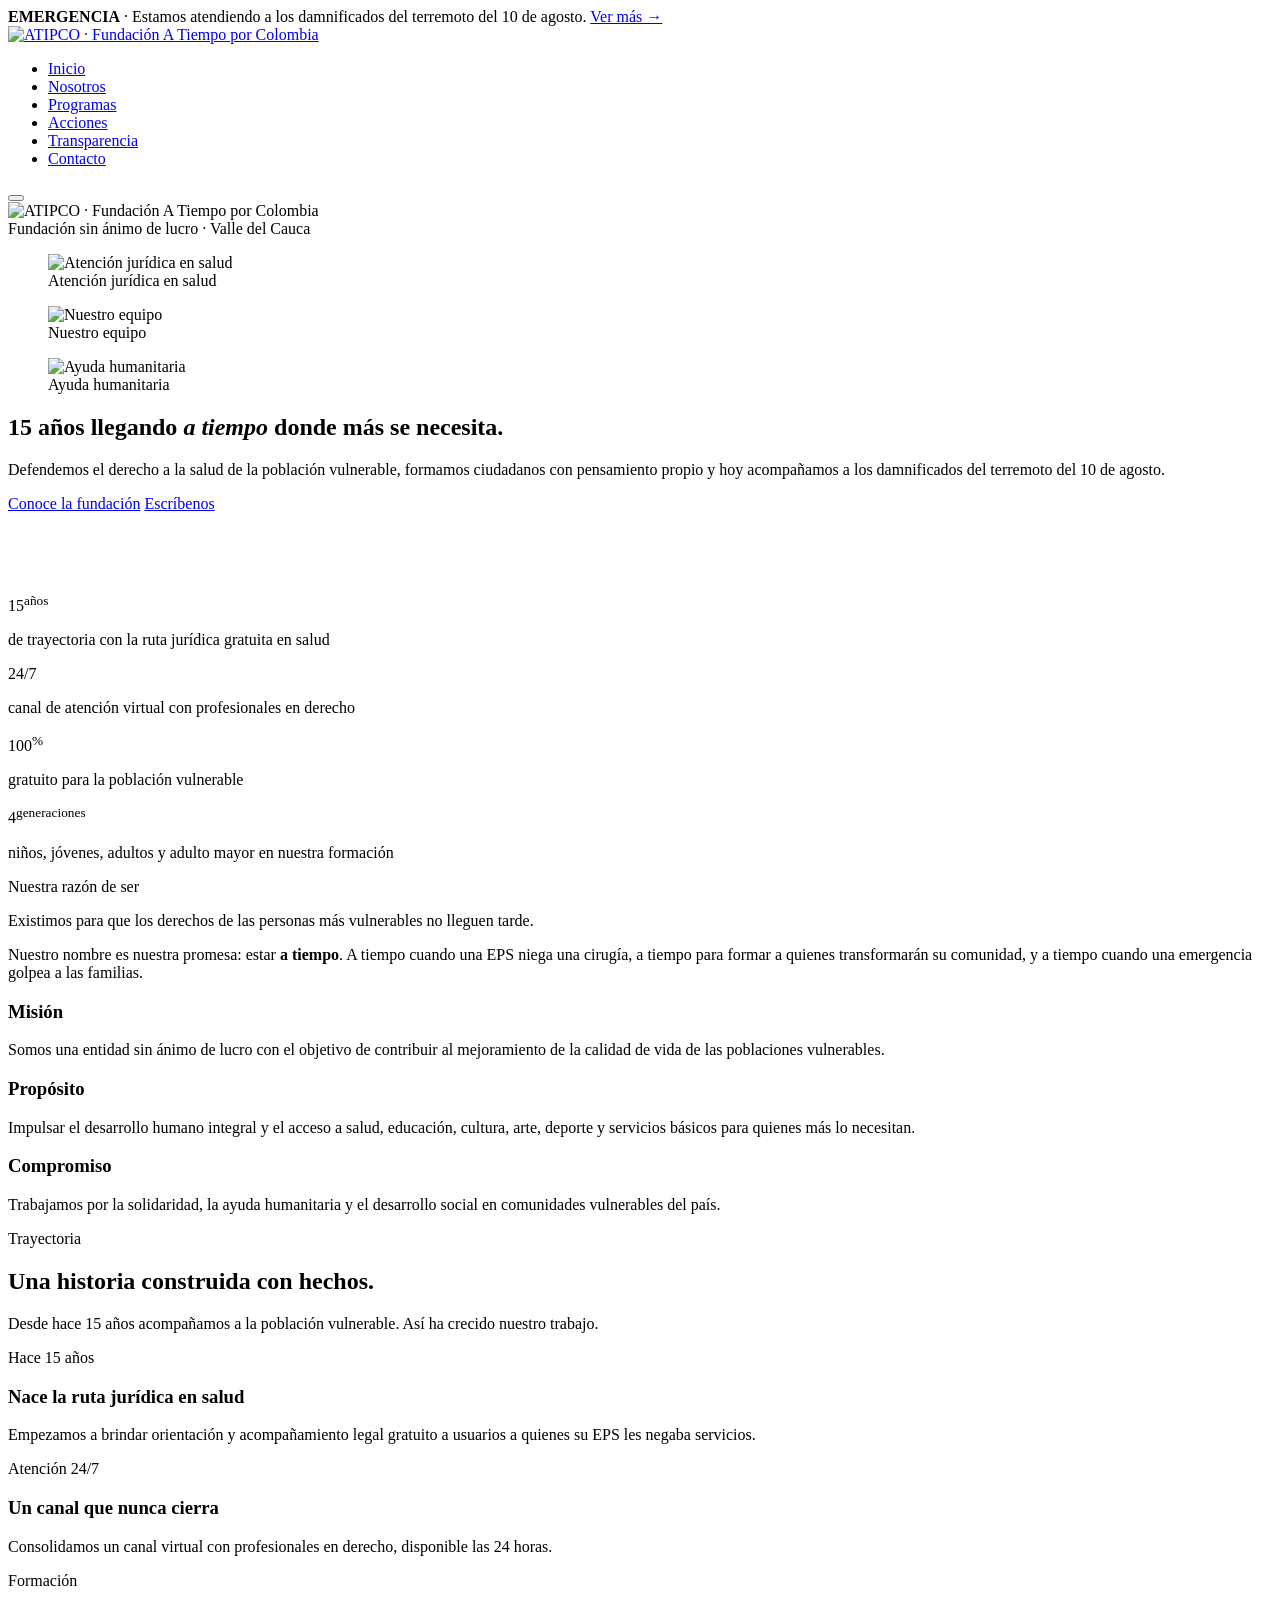
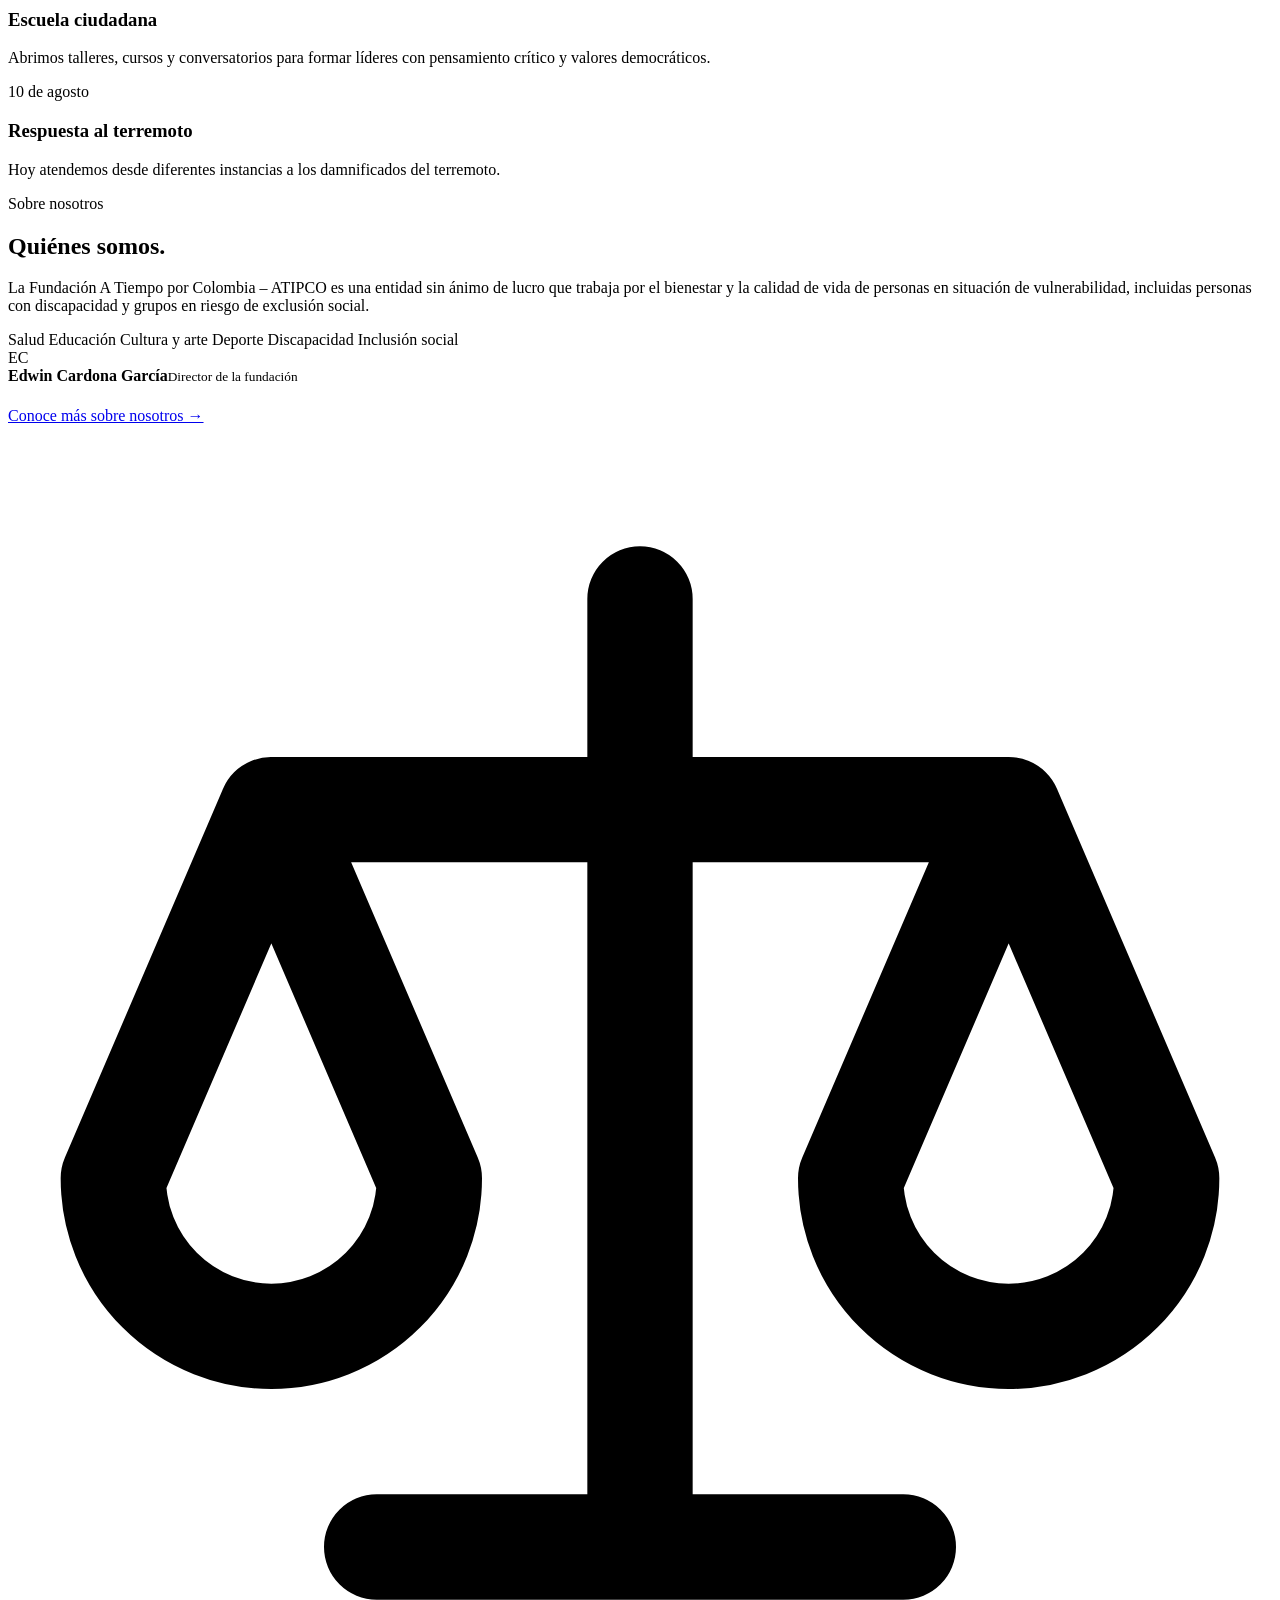
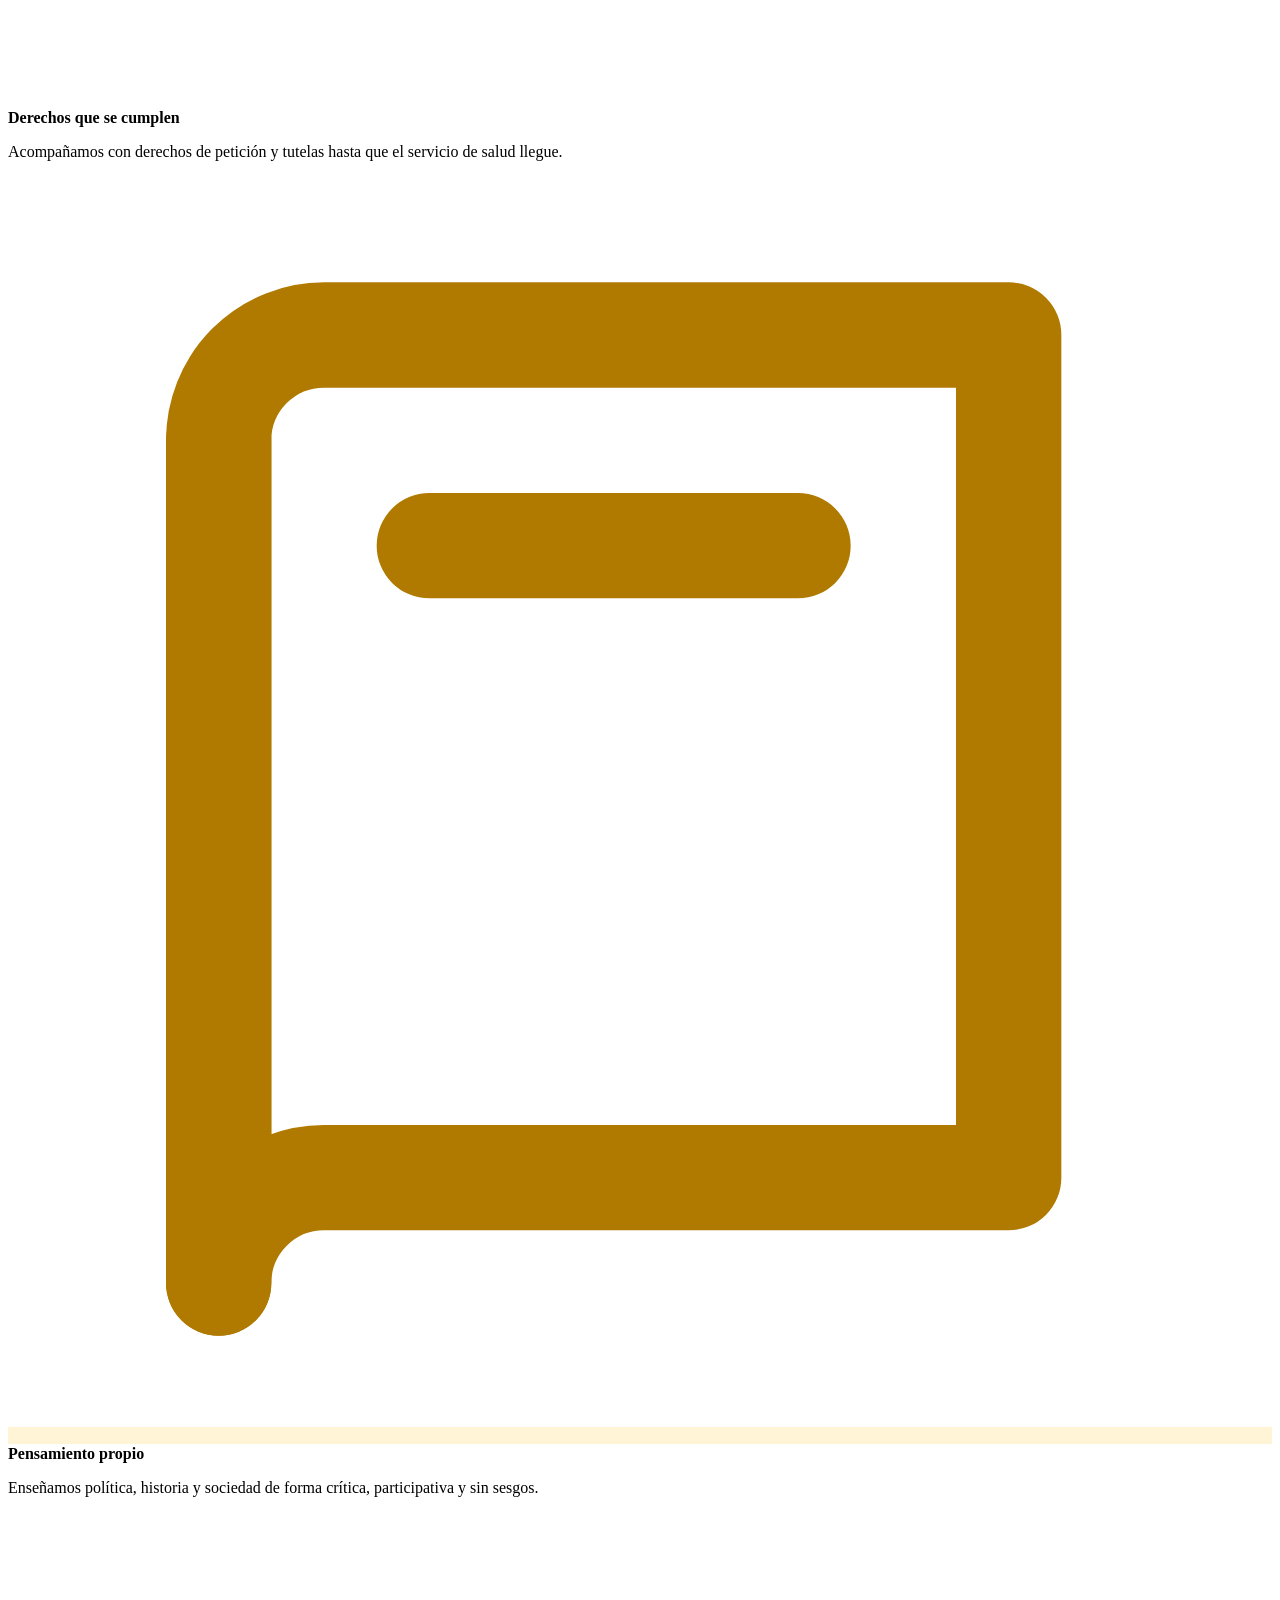
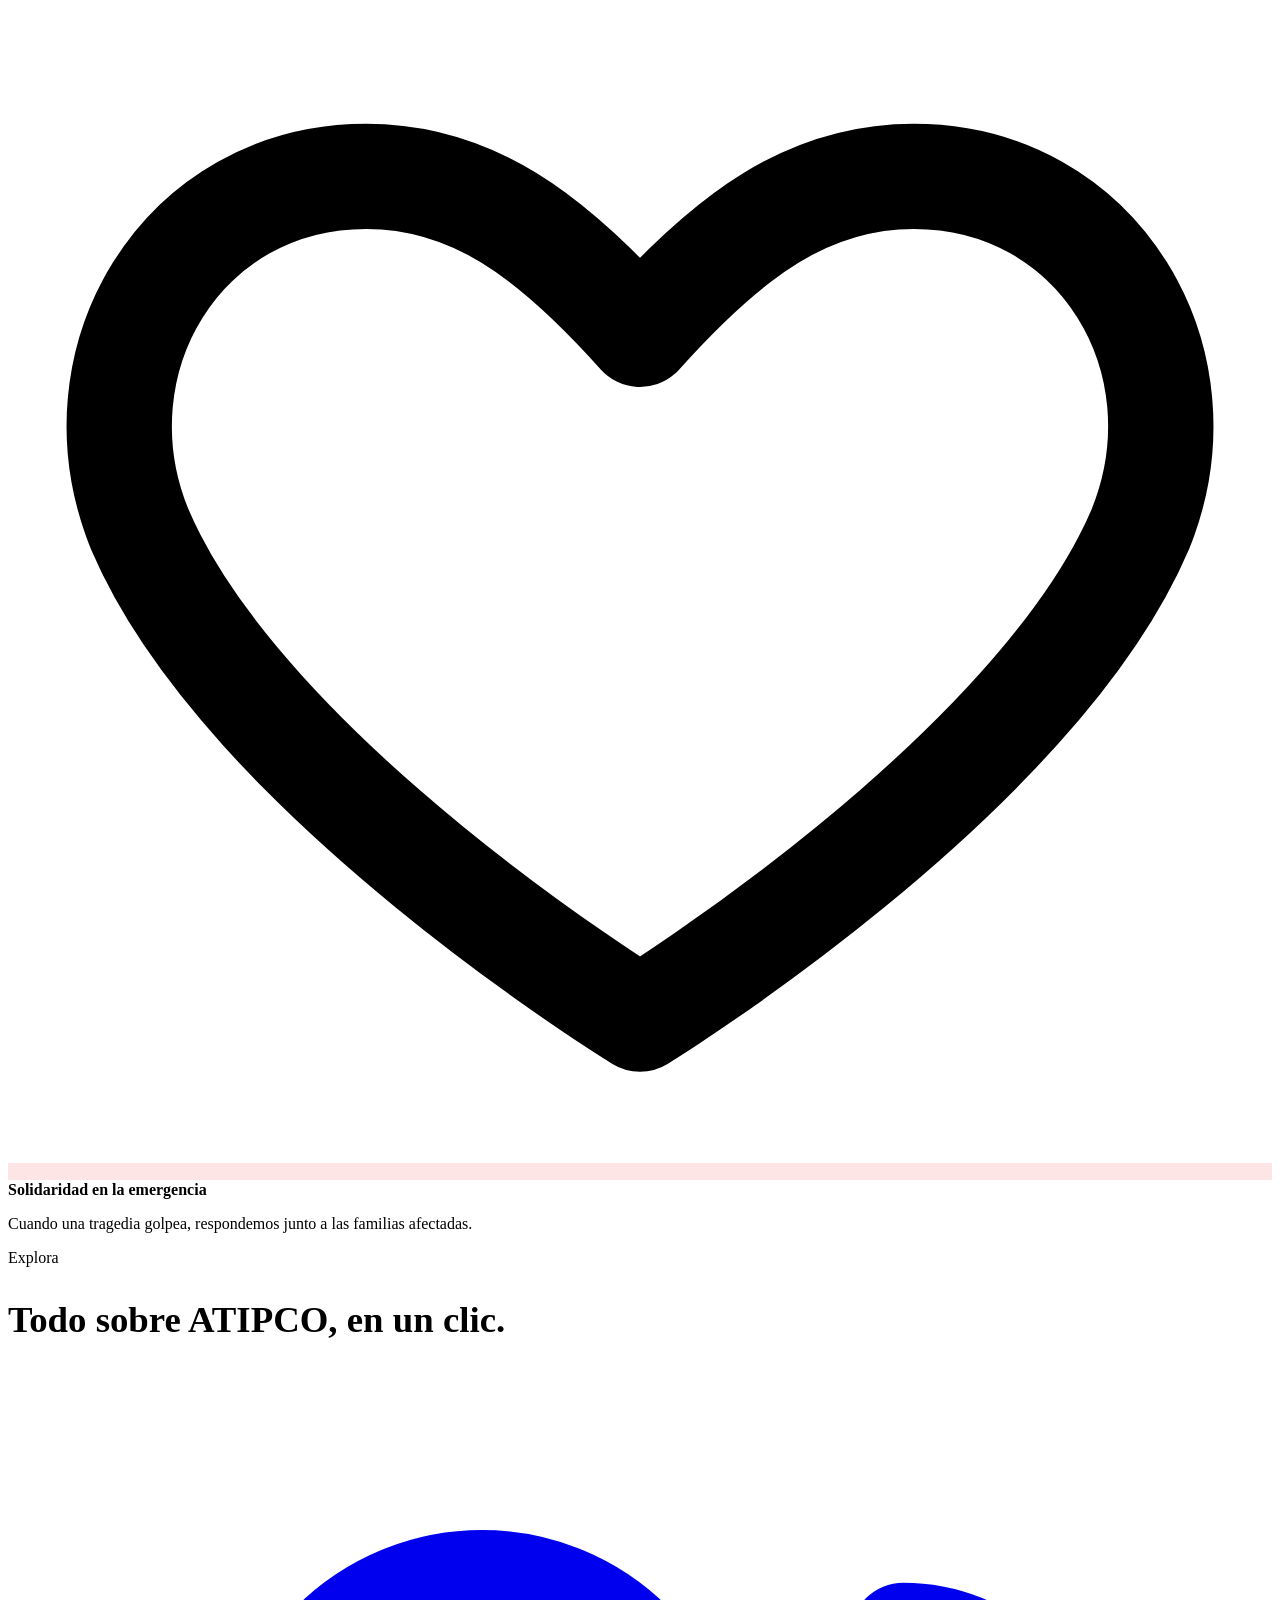
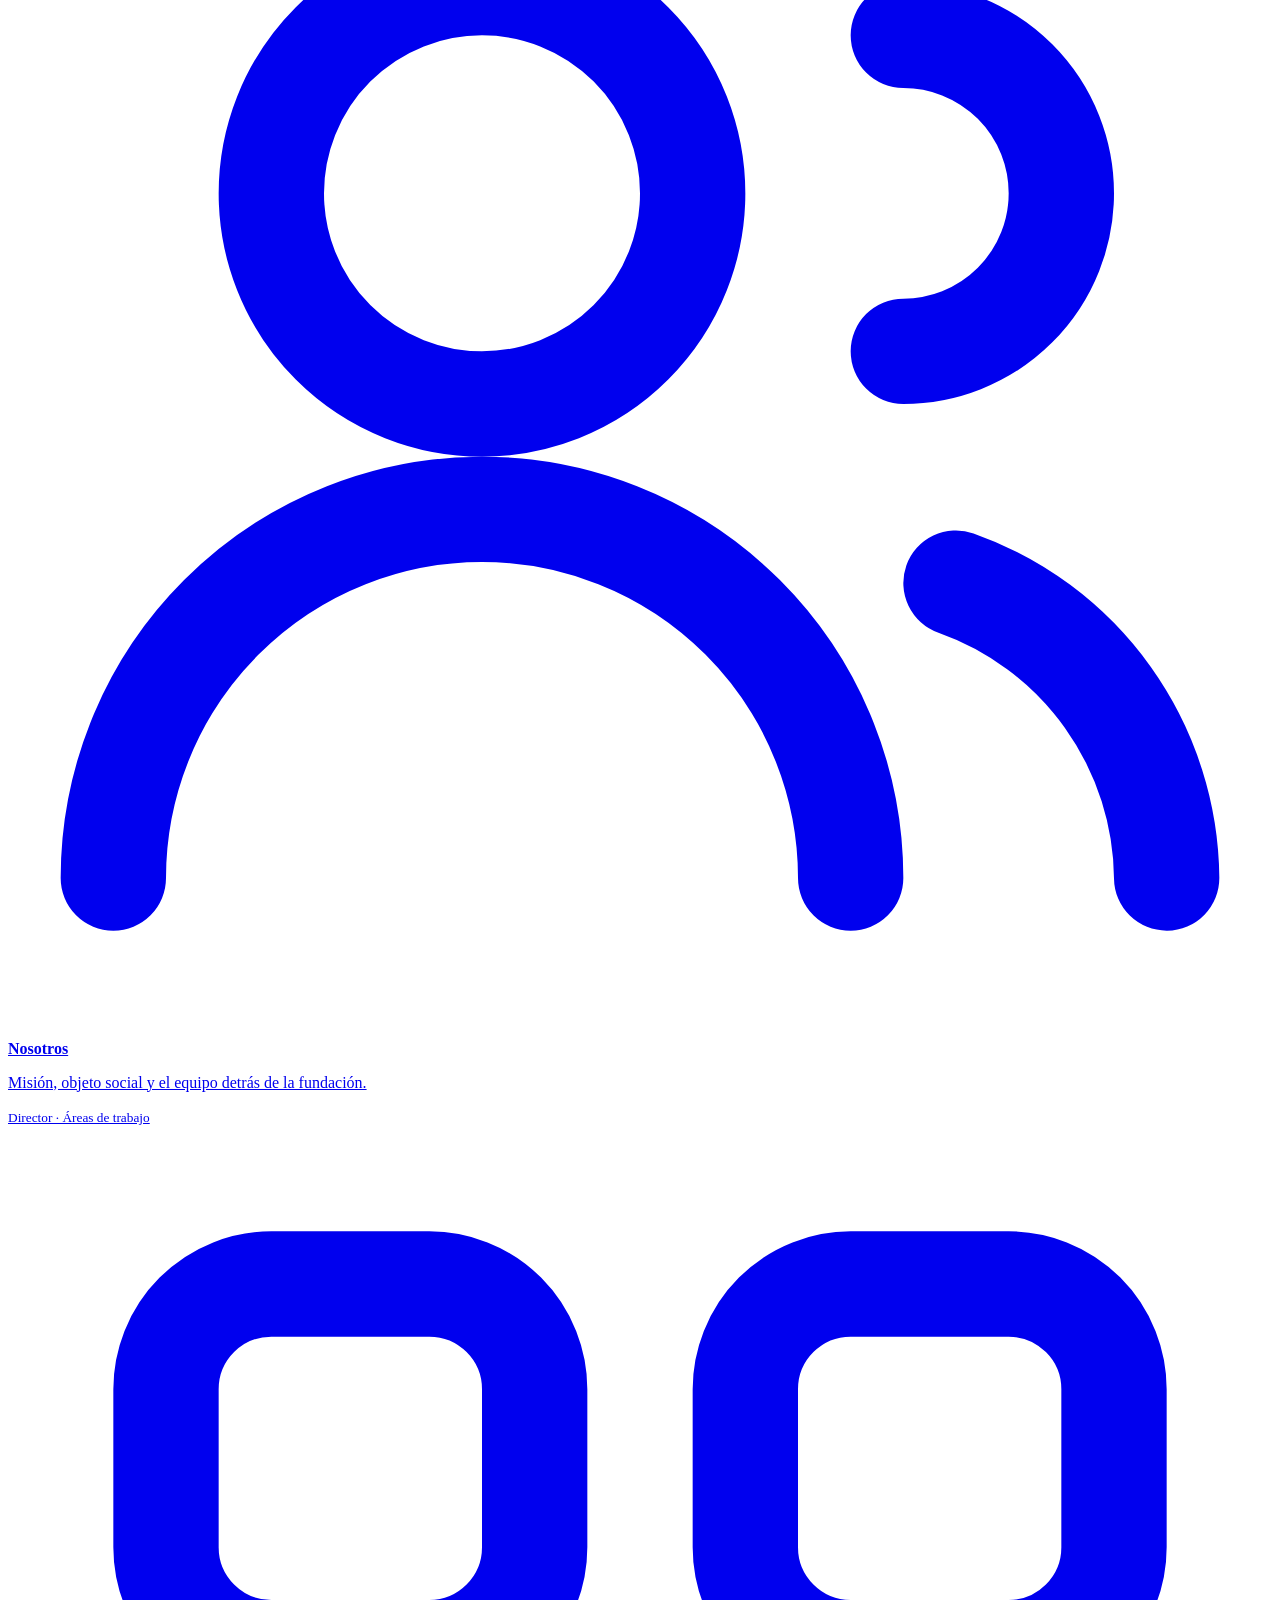
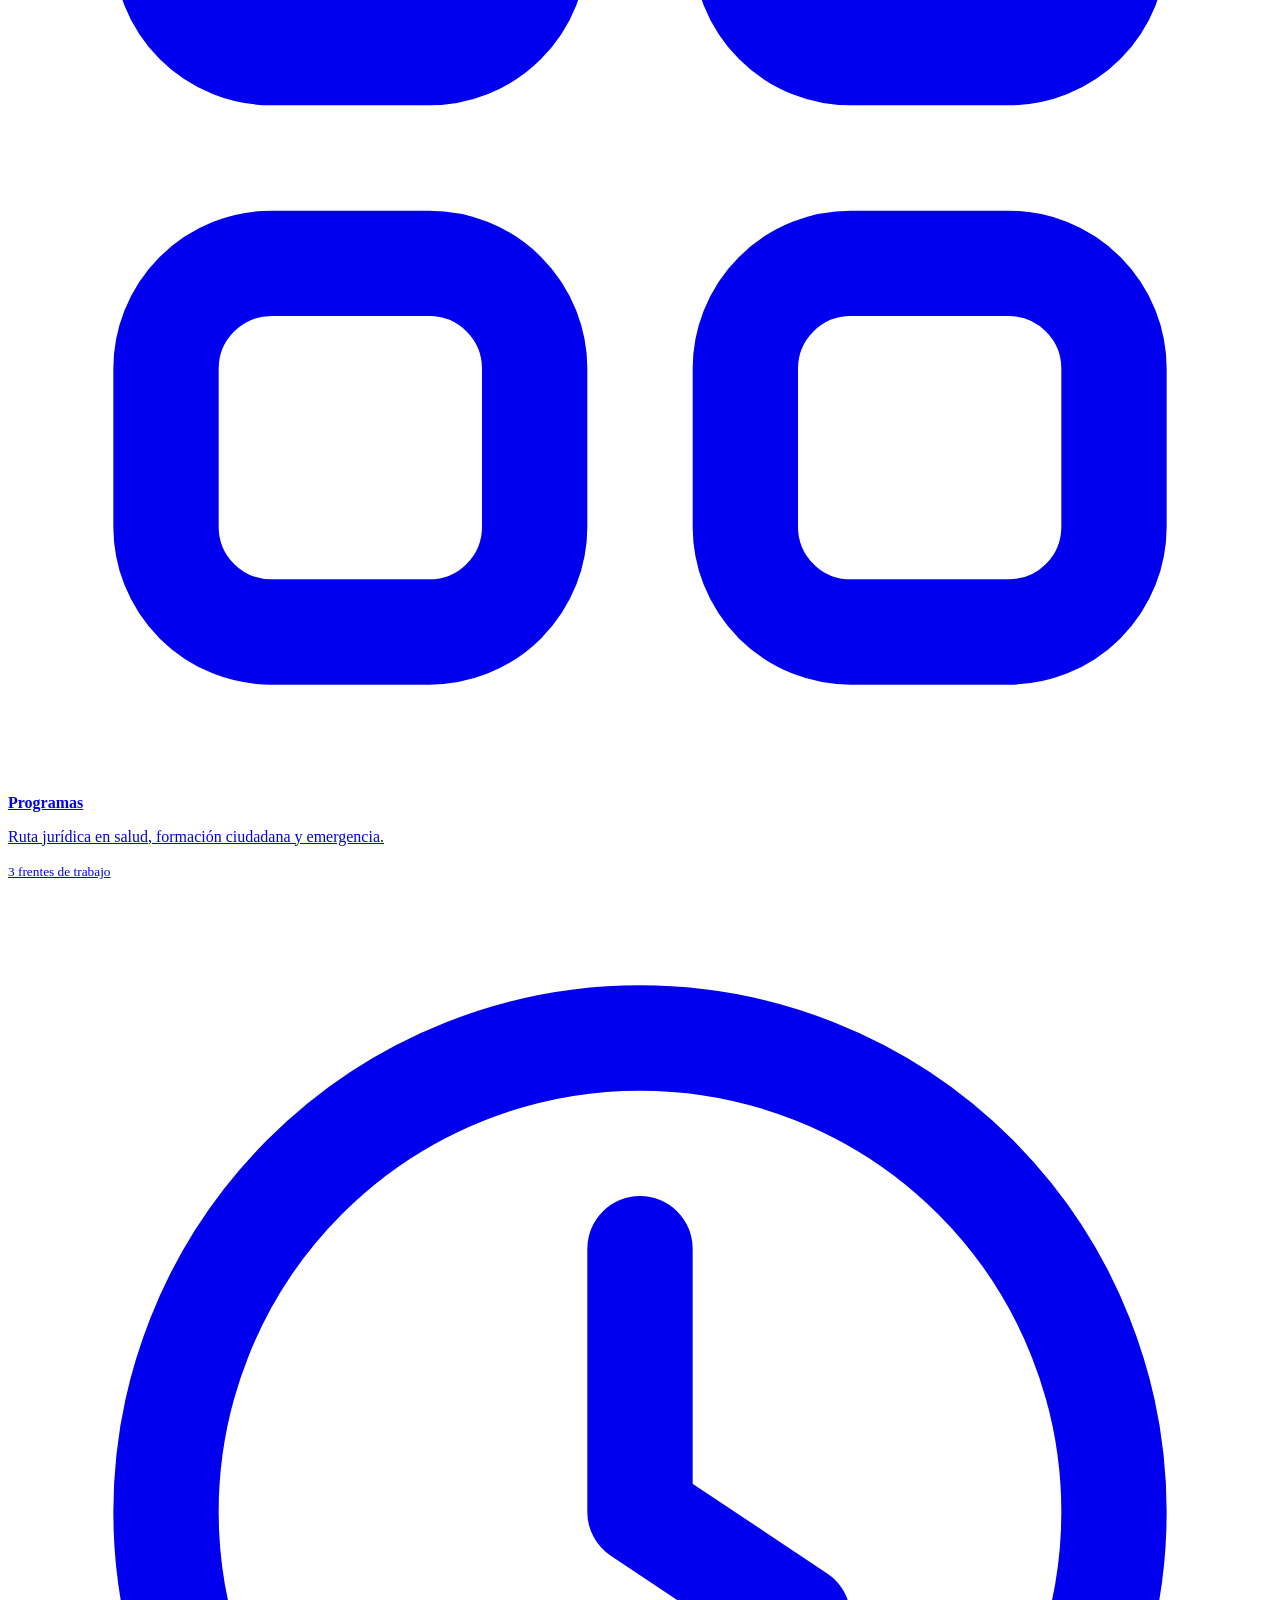
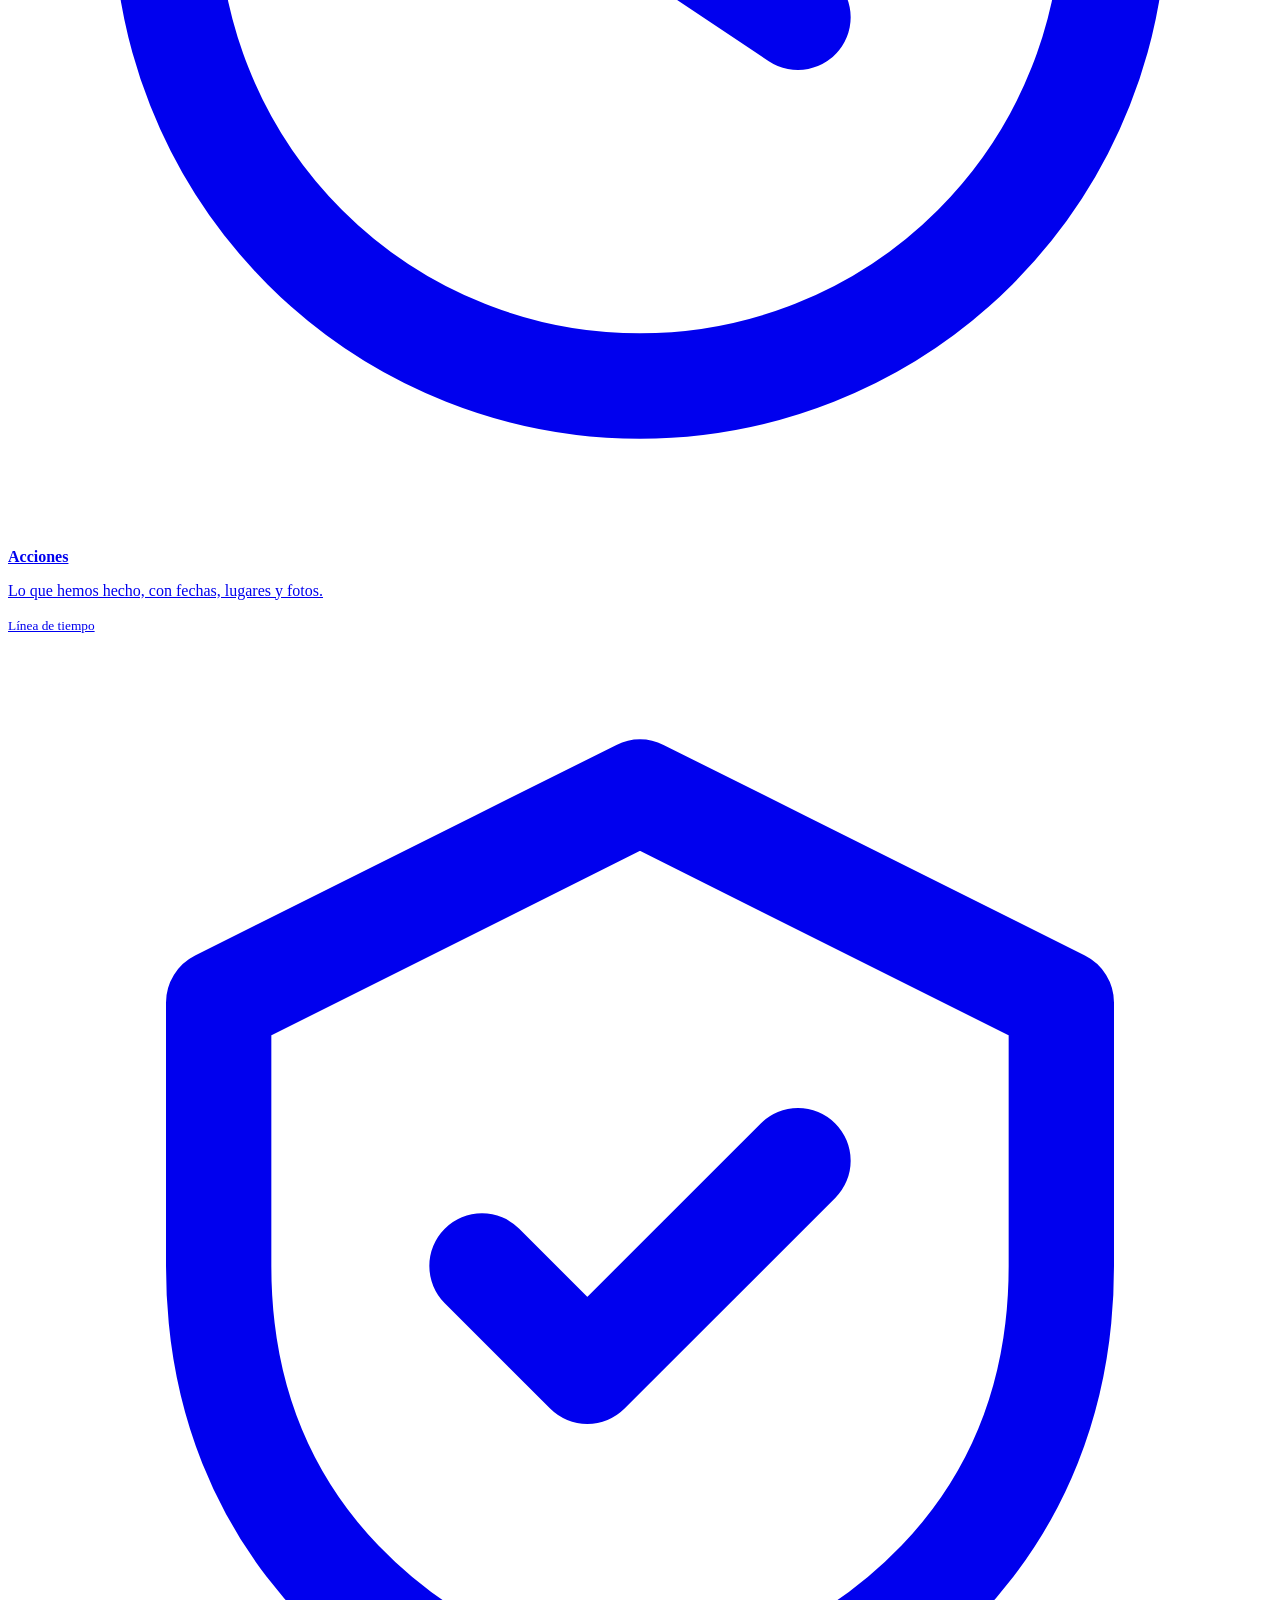
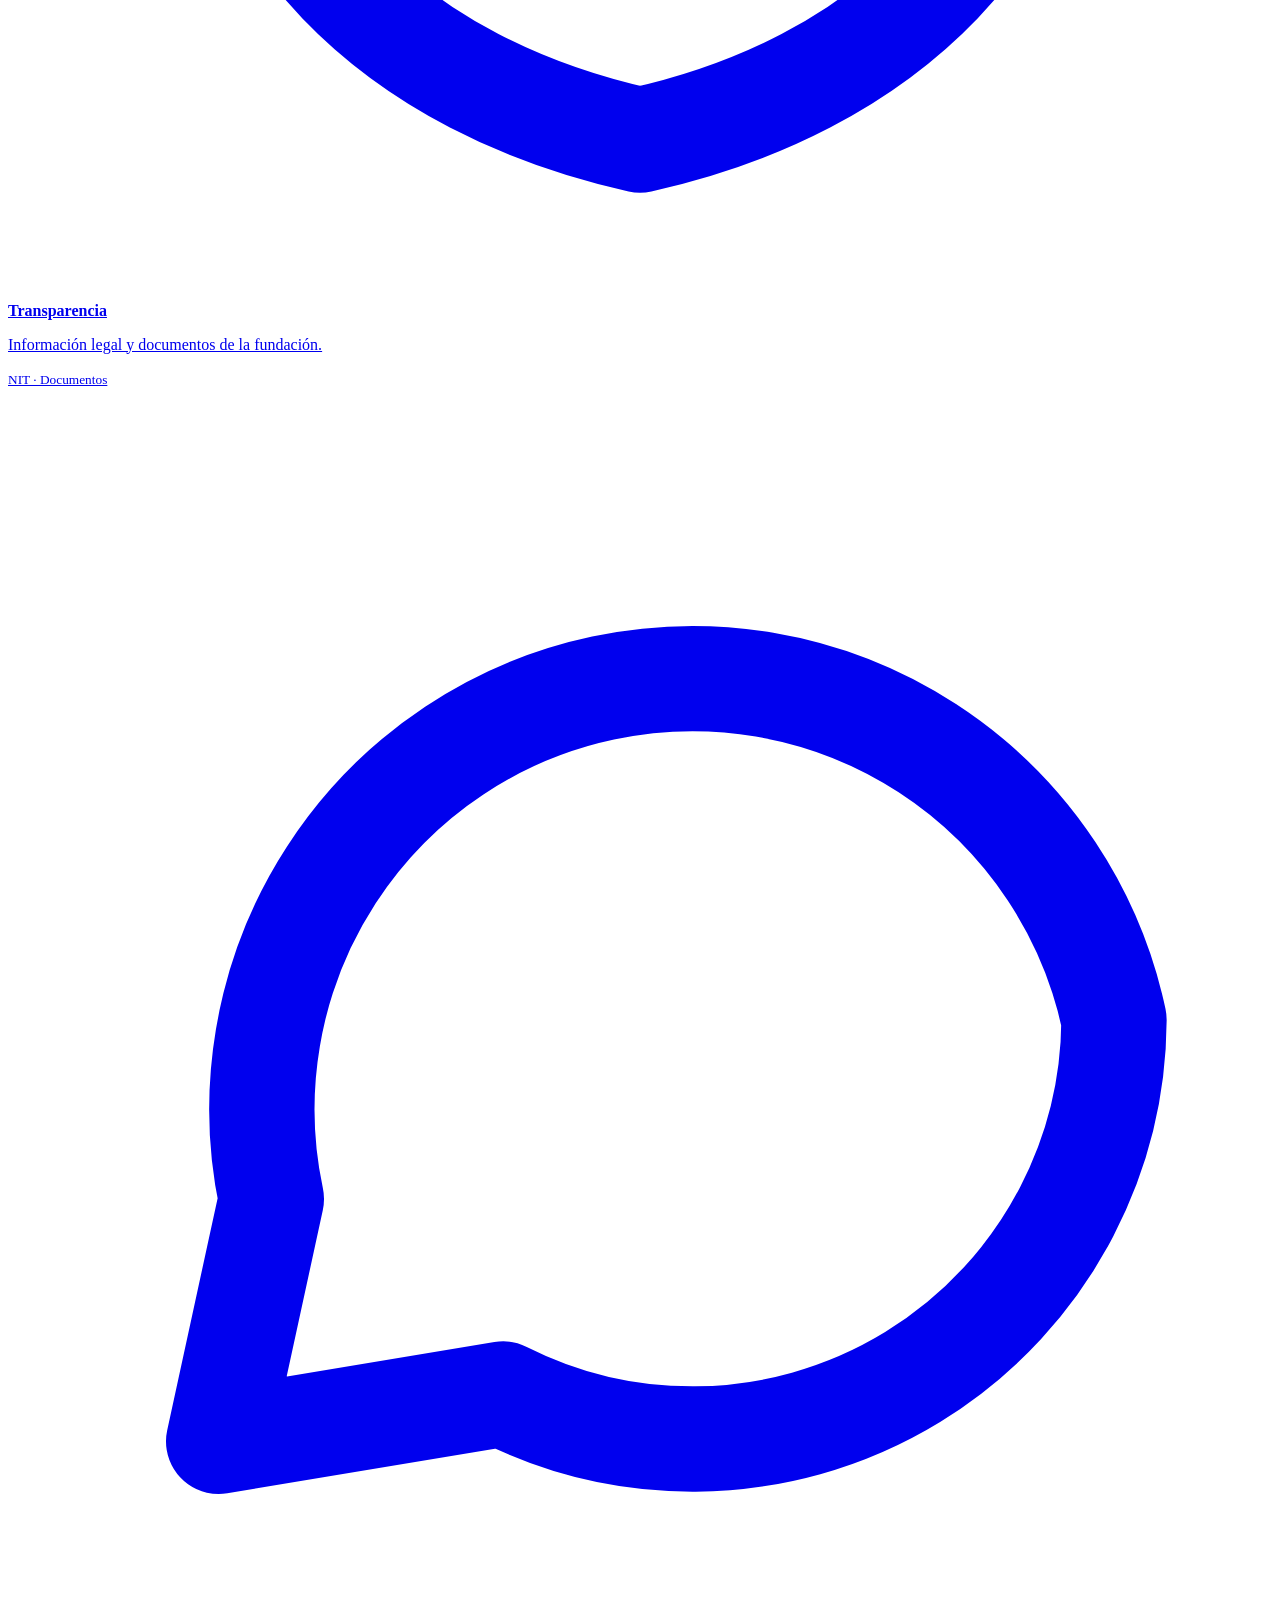
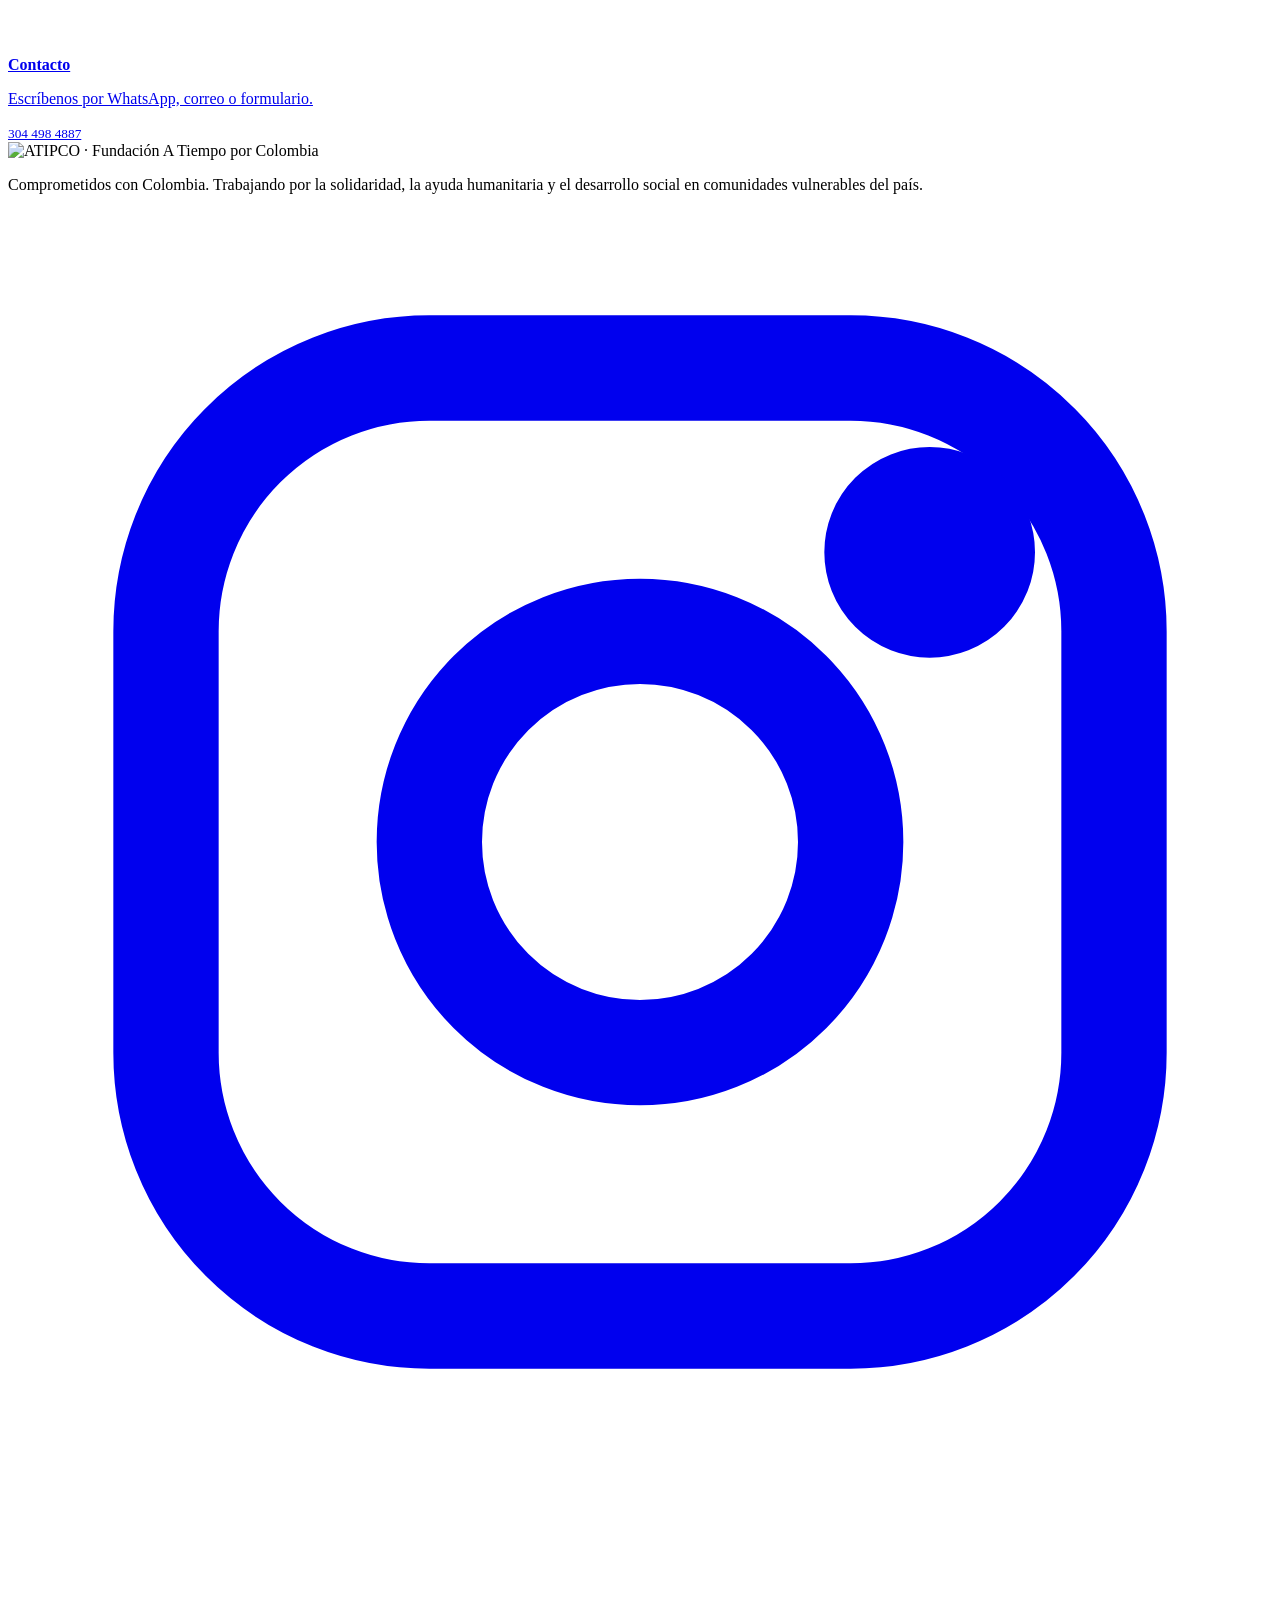
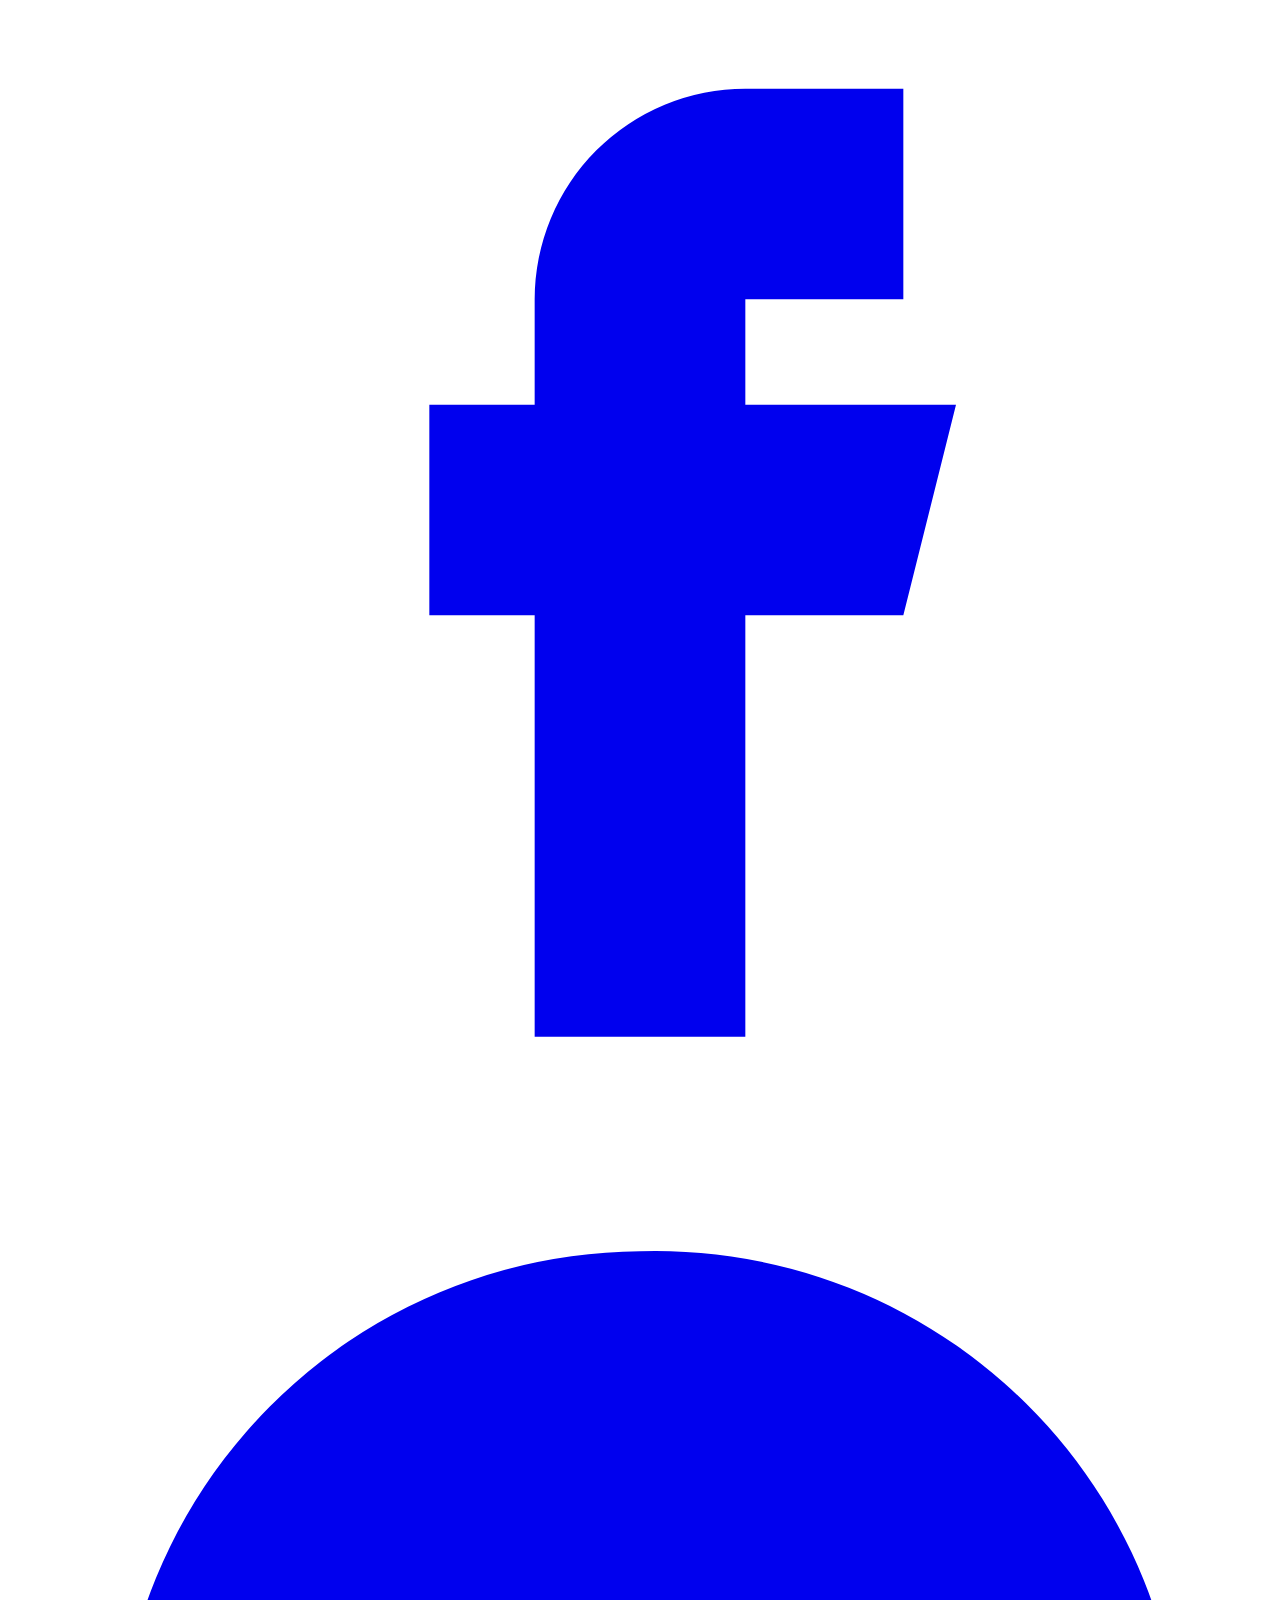
==== index.html @ 8a735c5a "Add files via upload" ====
<!doctype html>
<html lang="es-CO" class="no-js">
<head>
<meta charset="utf-8">
<meta name="viewport" content="width=device-width, initial-scale=1">
<title>ATIPCO · Fundación A Tiempo por Colombia</title>
<meta name="description" content="Fundación sin ánimo de lucro con 15 años de trayectoria: atención jurídica gratuita en salud, formación ciudadana y ayuda humanitaria en Colombia.">
<meta property="og:title" content="ATIPCO · Fundación A Tiempo por Colombia">
<meta property="og:description" content="Fundación sin ánimo de lucro con 15 años de trayectoria: atención jurídica gratuita en salud, formación ciudadana y ayuda humanitaria en Colombia.">
<meta name="theme-color" content="#0B3270">
<link rel="icon" href="img/ISOTIPO_ATIPCO.png">
<link rel="preconnect" href="https://fonts.googleapis.com">
<link rel="preconnect" href="https://fonts.gstatic.com" crossorigin>
<link href="https://fonts.googleapis.com/css2?family=Outfit:wght@500;600;700;800&family=DM+Sans:opsz,wght@9..40,400;9..40,500;9..40,700&display=swap" rel="stylesheet">
<link rel="stylesheet" href="css/styles.css">
</head>
<body class="is-home">
<div class="alert" role="region" aria-label="Emergencia">
  <div class="wrap">
    <span class="pulse" aria-hidden="true"></span>
    <span><strong>EMERGENCIA</strong> · Estamos atendiendo a los damnificados del terremoto del 10 de agosto.</span>
    <a href="programas.html#emergencia">Ver más →</a>
  </div>
</div>
<header class="site-header">
  <nav class="wrap nav" aria-label="Principal">
    <a href="index.html" class="logo" aria-label="ATIPCO, inicio"><img src="img/LOGO_ATIPCO.png" alt="ATIPCO · Fundación A Tiempo por Colombia" width="866" height="218"></a>
    <ul class="menu" id="menu"><li><a href="index.html" aria-current="page">Inicio</a></li><li><a href="nosotros.html">Nosotros</a></li><li><a href="programas.html">Programas</a></li><li><a href="acciones.html">Acciones</a></li><li><a href="transparencia.html">Transparencia</a></li><li><a href="contacto.html">Contacto</a></li></ul>
    <button class="burger" aria-label="Abrir menú" aria-expanded="false" aria-controls="menu"><span></span></button>
  </nav>
</header>
<main>
<section class="home-hero" id="inicio">
  <div class="wrap">
    <img class="hero-logo" src="img/LOGO_ATIPCO.png" alt="ATIPCO · Fundación A Tiempo por Colombia" width="866" height="218">
    <div class="hero-line" aria-hidden="true"></div>
    <span class="eyebrow">Fundación sin ánimo de lucro · Valle del Cauca</span>
  </div>
  <div class="mosaic">
    <figure class="photo " data-file="FOTO_ATIPCO_01.jpg"><img src="img/FOTO_ATIPCO_01.jpg" alt="Atención jurídica en salud" loading="lazy" onerror="this.parentNode.classList.add('empty')"><figcaption><i style="background:var(--blue)"></i>Atención jurídica en salud</figcaption></figure>
    <figure class="photo p-yellow" data-file="FOTO_ATIPCO_02.jpg"><img src="img/FOTO_ATIPCO_02.jpg" alt="Nuestro equipo" loading="lazy" onerror="this.parentNode.classList.add('empty')"><figcaption><i style="background:var(--yellow)"></i>Nuestro equipo</figcaption></figure>
    <figure class="photo p-red" data-file="FOTO_ATIPCO_03.jpg"><img src="img/FOTO_ATIPCO_03.jpg" alt="Ayuda humanitaria" loading="lazy" onerror="this.parentNode.classList.add('empty')"><figcaption><i style="background:var(--red)"></i>Ayuda humanitaria</figcaption></figure>
  </div>
  <div class="wrap hero-text">
    <h1>15 años llegando <em>a tiempo</em> donde más se necesita.</h1>
    <p class="lead">Defendemos el derecho a la salud de la población vulnerable, formamos ciudadanos con pensamiento propio y hoy acompañamos a los damnificados del terremoto del 10 de agosto.</p>
    <div class="hero-actions">
      <a class="btn btn-primary" href="#razon">Conoce la fundación</a>
      <a class="btn btn-ghost" href="contacto.html">Escríbenos</a>
    </div>
  </div>
</section>

<section class="stats" aria-label="Nuestra trayectoria en cifras" style="margin-top:80px">
  <div class="tricolor"></div>
  <div class="wrap stats-grid">
    <div class="stat rv"><div class="num"><span data-count="15">15</span><sup>años</sup></div><p>de trayectoria con la ruta jurídica gratuita en salud</p></div>
    <div class="stat rv"><div class="num">24/7</div><p>canal de atención virtual con profesionales en derecho</p></div>
    <div class="stat rv"><div class="num"><span data-count="100">100</span><sup>%</sup></div><p>gratuito para la población vulnerable</p></div>
    <div class="stat rv"><div class="num"><span data-count="4">4</span><sup>generaciones</sup></div><p>niños, jóvenes, adultos y adulto mayor en nuestra formación</p></div>
  </div>
</section>

<!-- RAZÓN DE SER -->
<section class="section sec-warm" id="razon">
  <div class="wrap reason">
    <div class="rv">
      <span class="eyebrow">Nuestra razón de ser</span>
      <p class="big-quote">Existimos para que los derechos de las personas más vulnerables <span>no lleguen tarde.</span></p>
      <p class="lead">Nuestro nombre es nuestra promesa: estar <b>a tiempo</b>. A tiempo cuando una EPS niega una cirugía, a tiempo para formar a quienes transformarán su comunidad, y a tiempo cuando una emergencia golpea a las familias.</p>
    </div>
    <div class="reason-cards rv">
      <div class="rcard" style="--bgc:#EAF2FC"><h3>Misión</h3><p>Somos una entidad sin ánimo de lucro con el objetivo de contribuir al mejoramiento de la calidad de vida de las poblaciones vulnerables.</p></div>
      <div class="rcard" style="--c:#B57F00;--bgc:#FFF6DC"><h3>Propósito</h3><p>Impulsar el desarrollo humano integral y el acceso a salud, educación, cultura, arte, deporte y servicios básicos para quienes más lo necesitan.</p></div>
      <div class="rcard" style="--c:var(--red);--bgc:#FDECEC"><h3>Compromiso</h3><p>Trabajamos por la solidaridad, la ayuda humanitaria y el desarrollo social en comunidades vulnerables del país.</p></div>
    </div>
  </div>
</section>

<!-- TRAYECTORIA -->
<section class="section sec-blue" id="trayectoria">
  <div class="wrap">
    <div class="rv">
      <span class="eyebrow">Trayectoria</span>
      <h2>Una historia construida con hechos.</h2>
      <p class="lead">Desde hace 15 años acompañamos a la población vulnerable. Así ha crecido nuestro trabajo.</p>
    </div>
    <div class="journey">
      <div class="jstep rv" style="--c:#D99A00"><span class="jdot"></span><div class="when">Hace 15 años</div><h3>Nace la ruta jurídica en salud</h3><p>Empezamos a brindar orientación y acompañamiento legal gratuito a usuarios a quienes su EPS les negaba servicios.</p></div>
      <div class="jstep rv"><span class="jdot"></span><div class="when">Atención 24/7</div><h3>Un canal que nunca cierra</h3><p>Consolidamos un canal virtual con profesionales en derecho, disponible las 24 horas.</p></div>
      <div class="jstep rv" style="--c:var(--navy)"><span class="jdot"></span><div class="when">Formación</div><h3>Escuela ciudadana</h3><p>Abrimos talleres, cursos y conversatorios para formar líderes con pensamiento crítico y valores democráticos.</p></div>
      <div class="jstep rv" style="--c:var(--red)"><span class="jdot"></span><div class="when">10 de agosto</div><h3>Respuesta al terremoto</h3><p>Hoy atendemos desde diferentes instancias a los damnificados del terremoto.</p></div>
    </div>
  </div>
</section>

<!-- SOBRE NOSOTROS -->
<section class="section" id="sobre">
  <div class="blob b1" aria-hidden="true"></div>
  <div class="wrap about-grid">
    <div class="rv">
      <span class="eyebrow">Sobre nosotros</span>
      <h2>Quiénes somos.</h2>
      <p class="lead">La Fundación A Tiempo por Colombia – ATIPCO es una entidad sin ánimo de lucro que trabaja por el bienestar y la calidad de vida de personas en situación de vulnerabilidad, incluidas personas con discapacidad y grupos en riesgo de exclusión social.</p>
      <div class="areas" aria-label="Áreas de trabajo">
        <span><i style="background:var(--blue)"></i>Salud</span>
        <span><i style="background:var(--yellow)"></i>Educación</span>
        <span><i style="background:var(--red)"></i>Cultura y arte</span>
        <span><i style="background:var(--blue)"></i>Deporte</span>
        <span><i style="background:var(--yellow)"></i>Discapacidad</span>
        <span><i style="background:var(--red)"></i>Inclusión social</span>
      </div>
      <div class="director">
        <div class="avatar" aria-hidden="true">EC</div>
        <div><b>Edwin Cardona García</b><small>Director de la fundación</small></div>
      </div>
      <p style="margin-top:22px"><a class="link-arrow" href="nosotros.html">Conoce más sobre nosotros →</a></p>
    </div>
    <div class="values rv">
      <div class="value"><span class="ic"><svg viewBox="0 0 24 24" fill="none" stroke="currentColor" stroke-width="2" stroke-linecap="round" stroke-linejoin="round"><path d="M12 3v18M7 21h10M5 7h14M5 7l-3 7a3 3 0 006 0zM19 7l-3 7a3 3 0 006 0z"/></svg></span><div><b>Derechos que se cumplen</b><p>Acompañamos con derechos de petición y tutelas hasta que el servicio de salud llegue.</p></div></div>
      <div class="value"><span class="ic" style="background:#FFF4D6;color:#B07A00"><svg viewBox="0 0 24 24" fill="none" stroke="currentColor" stroke-width="2" stroke-linecap="round" stroke-linejoin="round"><path d="M4 5a2 2 0 012-2h13v16H6a2 2 0 00-2 2z"/><path d="M4 21V5M8 7h7"/></svg></span><div><b>Pensamiento propio</b><p>Enseñamos política, historia y sociedad de forma crítica, participativa y sin sesgos.</p></div></div>
      <div class="value"><span class="ic" style="background:#FDE4E5;color:var(--red)"><svg viewBox="0 0 24 24" fill="none" stroke="currentColor" stroke-width="2" stroke-linecap="round" stroke-linejoin="round"><path d="M12 21s-7.5-4.6-9.5-9.3C1.2 8.5 3.3 5 6.8 5c2 0 3.5 1.1 5.2 3 1.7-1.9 3.2-3 5.2-3 3.5 0 5.6 3.5 4.3 6.7C19.5 16.4 12 21 12 21z"/></svg></span><div><b>Solidaridad en la emergencia</b><p>Cuando una tragedia golpea, respondemos junto a las familias afectadas.</p></div></div>
    </div>
  </div>
</section>

<!-- ACCESOS DIRECTOS -->
<section class="section tight sec-sky" id="explora">
  <div class="wrap">
    <div class="rv">
      <span class="eyebrow">Explora</span>
      <h2 style="font-size:clamp(1.7rem,3.2vw,2.3rem)">Todo sobre ATIPCO, en un clic.</h2>
    </div>
    <div class="shortcuts">
      <a class="sc rv" href="nosotros.html" style="--sc:var(--blue)"><span class="ic"><svg viewBox="0 0 24 24" fill="none" stroke="currentColor" stroke-width="2" stroke-linecap="round" stroke-linejoin="round"><circle cx="9" cy="8" r="4"/><path d="M2 21a7 7 0 0114 0"/><path d="M17 11a3 3 0 100-6M22 21a6 6 0 00-4-5.6"/></svg></span><b>Nosotros</b><p>Misión, objeto social y el equipo detrás de la fundación.</p><small>Director · Áreas de trabajo</small></a>
      <a class="sc rv" href="programas.html" style="--sc:#E0A100"><span class="ic"><svg viewBox="0 0 24 24" fill="none" stroke="currentColor" stroke-width="2" stroke-linecap="round" stroke-linejoin="round"><rect x="3" y="3" width="7" height="7" rx="2"/><rect x="14" y="3" width="7" height="7" rx="2"/><rect x="3" y="14" width="7" height="7" rx="2"/><rect x="14" y="14" width="7" height="7" rx="2"/></svg></span><b>Programas</b><p>Ruta jurídica en salud, formación ciudadana y emergencia.</p><small>3 frentes de trabajo</small></a>
      <a class="sc rv" href="acciones.html" style="--sc:var(--red)"><span class="ic"><svg viewBox="0 0 24 24" fill="none" stroke="currentColor" stroke-width="2" stroke-linecap="round" stroke-linejoin="round"><circle cx="12" cy="12" r="9"/><path d="M12 7v5l3 2"/></svg></span><b>Acciones</b><p>Lo que hemos hecho, con fechas, lugares y fotos.</p><small>Línea de tiempo</small></a>
      <a class="sc rv" href="transparencia.html" style="--sc:var(--navy)"><span class="ic"><svg viewBox="0 0 24 24" fill="none" stroke="currentColor" stroke-width="2" stroke-linecap="round" stroke-linejoin="round"><path d="M12 3l8 4v5c0 5-3.5 8-8 9-4.5-1-8-4-8-9V7z"/><path d="M9 12l2 2 4-4"/></svg></span><b>Transparencia</b><p>Información legal y documentos de la fundación.</p><small>NIT · Documentos</small></a>
      <a class="sc rv" href="contacto.html" style="--sc:#1FA855"><span class="ic"><svg viewBox="0 0 24 24" fill="none" stroke="currentColor" stroke-width="2" stroke-linecap="round" stroke-linejoin="round"><path d="M21 12a8 8 0 01-11.6 7.1L4 20l1-4.6A8 8 0 1121 12z"/></svg></span><b>Contacto</b><p>Escríbenos por WhatsApp, correo o formulario.</p><small>304 498 4887</small></a>
    </div>
  </div>
</section>

</main>
<footer>
  <div class="wrap foot-grid">
    <div>
      <img class="flogo" src="img/LOGO_ATIPCO_blanco.png" alt="ATIPCO · Fundación A Tiempo por Colombia" width="866" height="218">
      <p>Comprometidos con Colombia. Trabajando por la solidaridad, la ayuda humanitaria y el desarrollo social en comunidades vulnerables del país.</p>
      <div class="social">
        <a href="#" aria-label="Instagram (pendiente)"><svg viewBox="0 0 24 24" fill="none" stroke="currentColor" stroke-width="2"><rect x="3" y="3" width="18" height="18" rx="5"/><circle cx="12" cy="12" r="4"/><circle cx="17.5" cy="6.5" r="1" fill="currentColor"/></svg></a>
        <a href="#" aria-label="Facebook (pendiente)"><svg viewBox="0 0 24 24" fill="currentColor"><path d="M14 8h3V4h-3a4 4 0 00-4 4v2H8v4h2v8h4v-8h3l1-4h-4V8z"/></svg></a>
        <a href="https://wa.me/573044984887" aria-label="WhatsApp" target="_blank" rel="noopener"><svg viewBox="0 0 24 24" fill="currentColor"><path d="M17.5 14.4c-.3-.1-1.7-.8-2-.9-.3-.1-.5-.1-.7.1-.2.3-.8.9-.9 1.1-.2.2-.3.2-.6.1-.3-.1-1.2-.5-2.3-1.4-.9-.8-1.4-1.7-1.6-2-.2-.3 0-.5.1-.6l.4-.5c.1-.2.2-.3.3-.5.1-.2 0-.4 0-.5l-.9-2.2c-.2-.6-.5-.5-.7-.5h-.6c-.2 0-.5.1-.8.4-.3.3-1 1-1 2.5s1.1 2.9 1.2 3.1c.1.2 2.1 3.2 5.1 4.5.7.3 1.3.5 1.7.6.7.2 1.4.2 1.9.1.6-.1 1.7-.7 2-1.4.2-.7.2-1.3.2-1.4-.1-.2-.3-.2-.6-.4zM12 2a10 10 0 00-8.6 15l-1.4 5 5.2-1.4A10 10 0 1012 2z"/></svg></a>
      </div>
    </div>
    <div>
      <h4>Fundación</h4>
      <ul><li><a href="nosotros.html">Nosotros</a></li><li><a href="programas.html">Programas</a></li><li><a href="acciones.html">Acciones</a></li><li><a href="transparencia.html">Transparencia</a></li></ul>
    </div>
    <div>
      <h4>Contacto</h4>
      <ul><li><a href="https://wa.me/573044984887" target="_blank" rel="noopener">304 498 4887</a></li><li><a href="mailto:atipcofundacion@gmail.com">atipcofundacion@gmail.com</a></li><li>Barrio Eucarístico, Valle del Cauca</li></ul>
    </div>
    <div>
      <h4>Legal</h4>
      <ul><li><a href="#" data-legal="privacidad">Política de privacidad</a></li><li><a href="#" data-legal="terminos">Términos y condiciones</a></li></ul>
    </div>
  </div>
  <div class="tricolor"></div>
  <div class="wrap foot-bottom">
    <span>© <span class="year">2026</span> Fundación A Tiempo por Colombia – ATIPCO · Entidad sin ánimo de lucro</span>
    <span>Sitio desarrollado por <a href="https://instagram.com/rendercode" target="_blank" rel="noopener">Rendercode</a></span>
  </div>
</footer>

<div class="modal" id="legalModal" role="dialog" aria-modal="true" aria-labelledby="legalTitle">
  <div class="modal-box">
    <button class="close" data-close aria-label="Cerrar">×</button>
    <h3 id="legalTitle">Documento legal</h3>
    <p>Este documento se publicará en la versión final del sitio. Mientras tanto, puedes solicitarlo a <a href="mailto:atipcofundacion@gmail.com">atipcofundacion@gmail.com</a>.</p>
  </div>
</div>
<script src="js/main.js"></script>
</body>
</html>
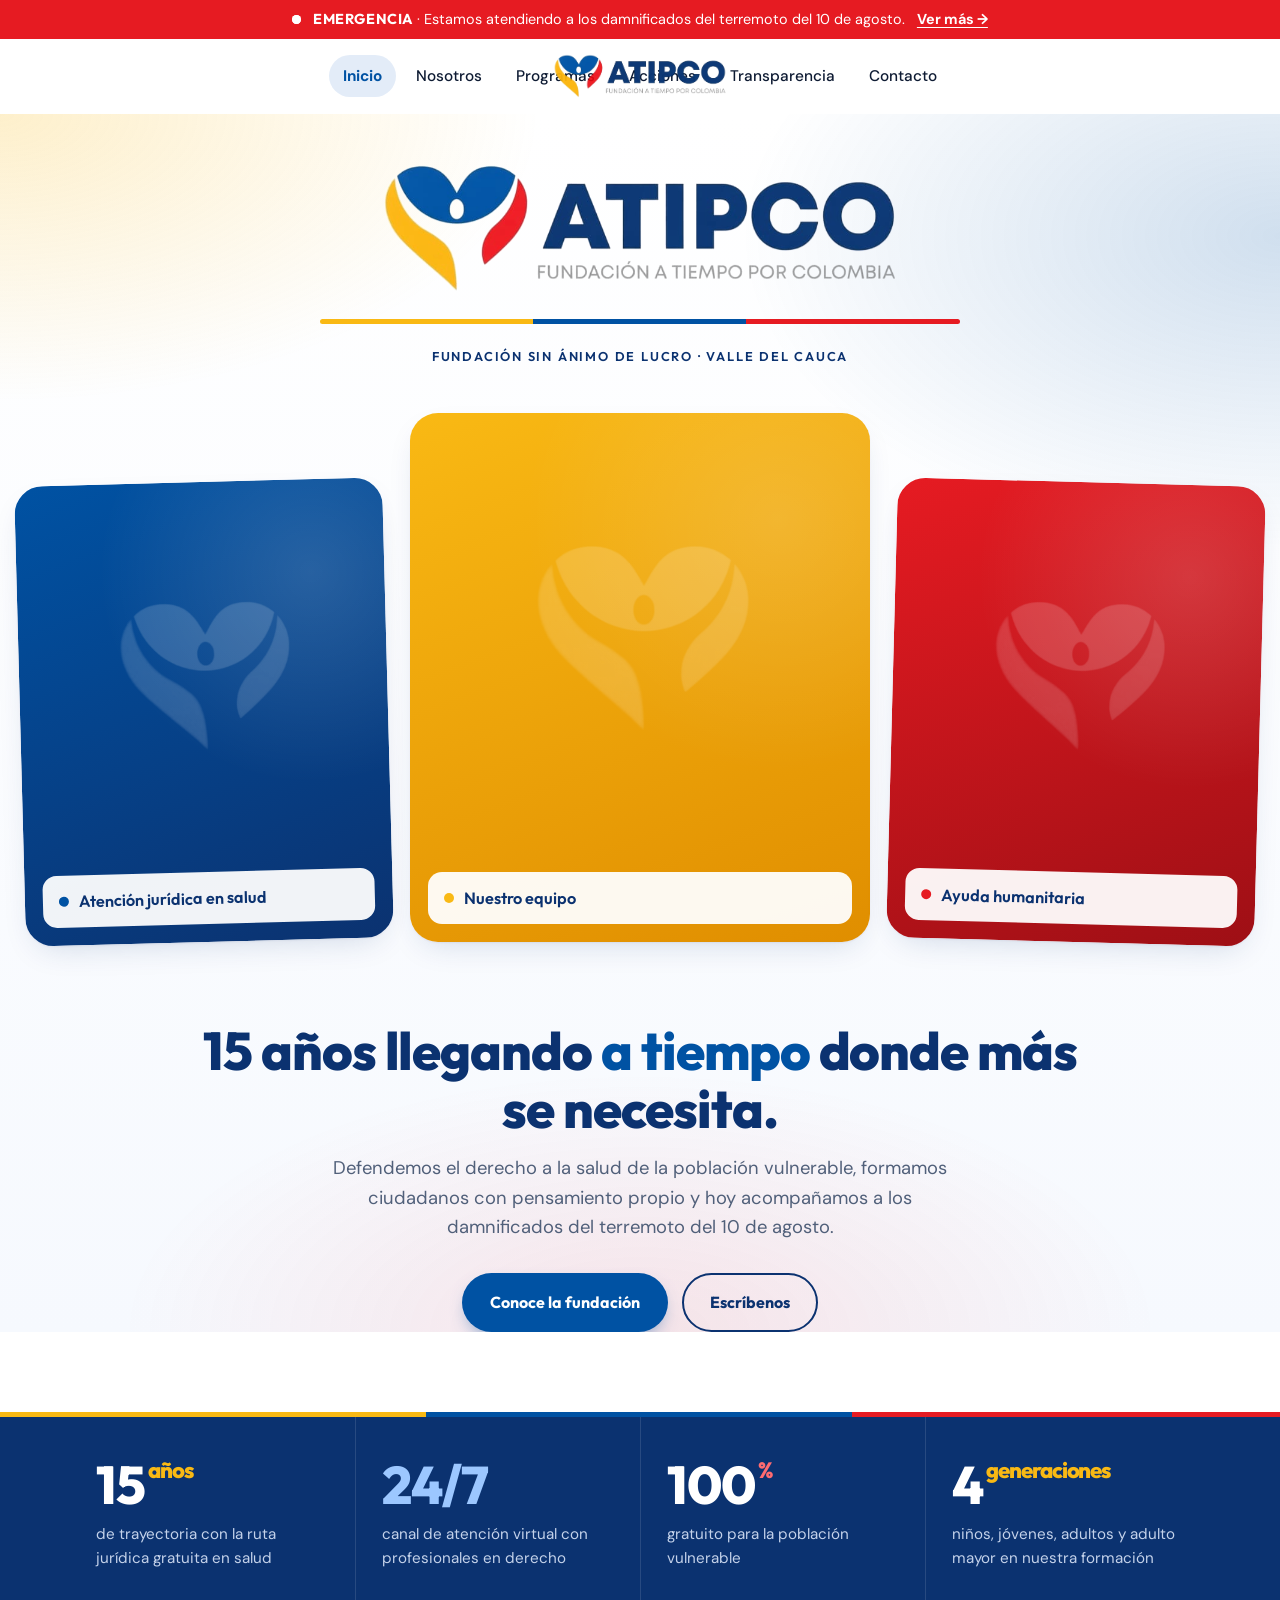
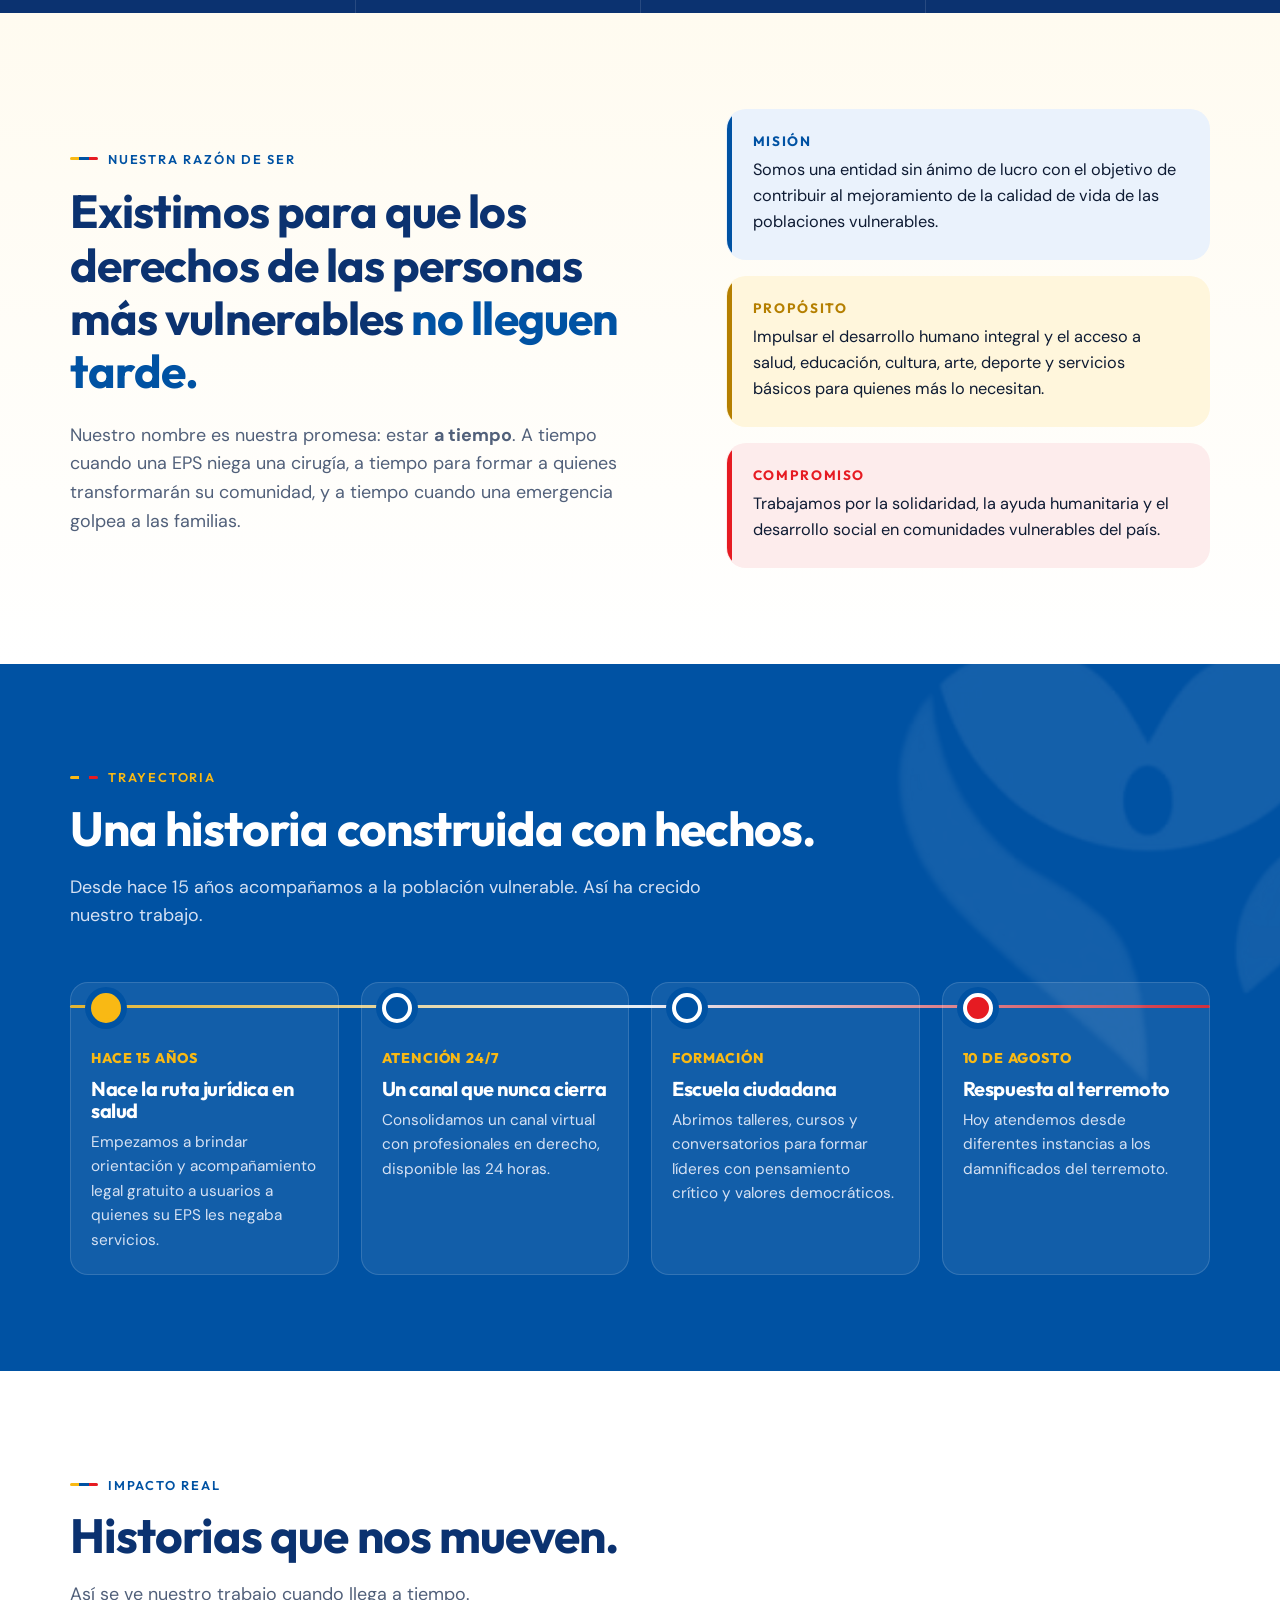
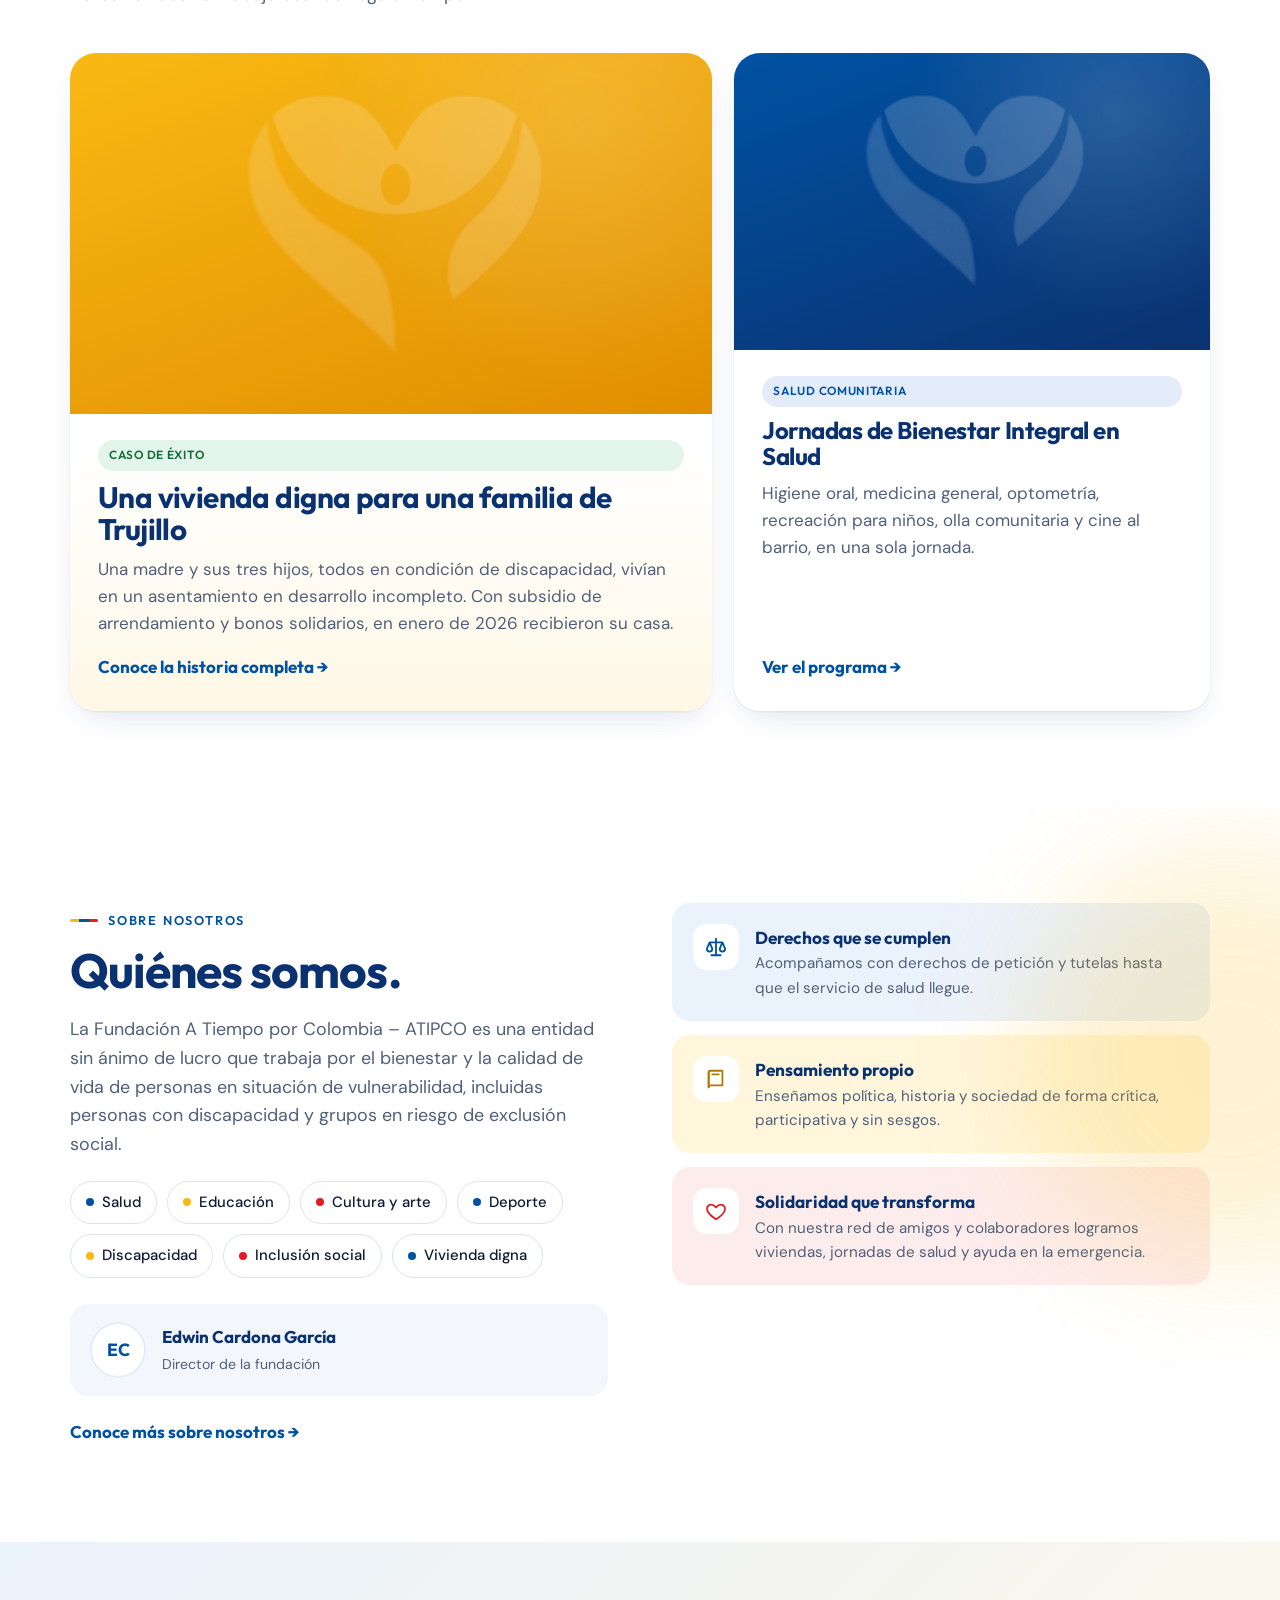
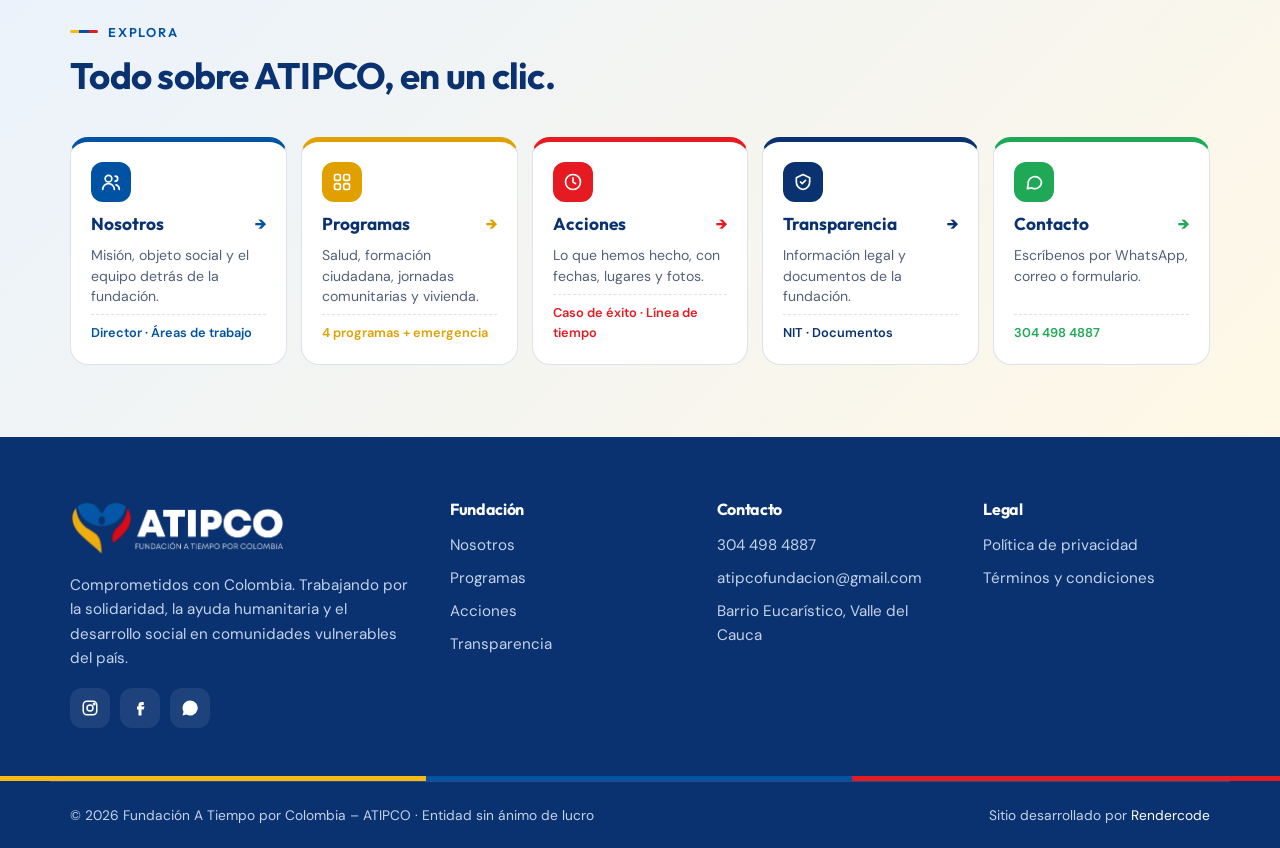
==== commit 0891f40b: "Add files via upload" ====
--- a/index.html
+++ b/index.html
@@ -8,11 +8,11 @@
 <meta property="og:title" content="ATIPCO · Fundación A Tiempo por Colombia">
 <meta property="og:description" content="Fundación sin ánimo de lucro con 15 años de trayectoria: atención jurídica gratuita en salud, formación ciudadana y ayuda humanitaria en Colombia.">
 <meta name="theme-color" content="#0B3270">
-<link rel="icon" href="img/ISOTIPO_ATIPCO.png">
+<link rel="icon" href="ISOTIPO_ATIPCO.png">
 <link rel="preconnect" href="https://fonts.googleapis.com">
 <link rel="preconnect" href="https://fonts.gstatic.com" crossorigin>
 <link href="https://fonts.googleapis.com/css2?family=Outfit:wght@500;600;700;800&family=DM+Sans:opsz,wght@9..40,400;9..40,500;9..40,700&display=swap" rel="stylesheet">
-<link rel="stylesheet" href="css/styles.css">
+<link rel="stylesheet" href="styles.css">
 </head>
 <body class="is-home">
 <div class="alert" role="region" aria-label="Emergencia">
@@ -24,7 +24,7 @@
 </div>
 <header class="site-header">
   <nav class="wrap nav" aria-label="Principal">
-    <a href="index.html" class="logo" aria-label="ATIPCO, inicio"><img src="img/LOGO_ATIPCO.png" alt="ATIPCO · Fundación A Tiempo por Colombia" width="866" height="218"></a>
+    <a href="index.html" class="logo" aria-label="ATIPCO, inicio"><img src="LOGO_ATIPCO.png" alt="ATIPCO · Fundación A Tiempo por Colombia" width="866" height="218"></a>
     <ul class="menu" id="menu"><li><a href="index.html" aria-current="page">Inicio</a></li><li><a href="nosotros.html">Nosotros</a></li><li><a href="programas.html">Programas</a></li><li><a href="acciones.html">Acciones</a></li><li><a href="transparencia.html">Transparencia</a></li><li><a href="contacto.html">Contacto</a></li></ul>
     <button class="burger" aria-label="Abrir menú" aria-expanded="false" aria-controls="menu"><span></span></button>
   </nav>
@@ -32,14 +32,14 @@
 <main>
 <section class="home-hero" id="inicio">
   <div class="wrap">
-    <img class="hero-logo" src="img/LOGO_ATIPCO.png" alt="ATIPCO · Fundación A Tiempo por Colombia" width="866" height="218">
+    <img class="hero-logo" src="LOGO_ATIPCO.png" alt="ATIPCO · Fundación A Tiempo por Colombia" width="866" height="218">
     <div class="hero-line" aria-hidden="true"></div>
     <span class="eyebrow">Fundación sin ánimo de lucro · Valle del Cauca</span>
   </div>
   <div class="mosaic">
-    <figure class="photo " data-file="FOTO_ATIPCO_01.jpg"><img src="img/FOTO_ATIPCO_01.jpg" alt="Atención jurídica en salud" loading="lazy" onerror="this.parentNode.classList.add('empty')"><figcaption><i style="background:var(--blue)"></i>Atención jurídica en salud</figcaption></figure>
-    <figure class="photo p-yellow" data-file="FOTO_ATIPCO_02.jpg"><img src="img/FOTO_ATIPCO_02.jpg" alt="Nuestro equipo" loading="lazy" onerror="this.parentNode.classList.add('empty')"><figcaption><i style="background:var(--yellow)"></i>Nuestro equipo</figcaption></figure>
-    <figure class="photo p-red" data-file="FOTO_ATIPCO_03.jpg"><img src="img/FOTO_ATIPCO_03.jpg" alt="Ayuda humanitaria" loading="lazy" onerror="this.parentNode.classList.add('empty')"><figcaption><i style="background:var(--red)"></i>Ayuda humanitaria</figcaption></figure>
+    <figure class="photo " data-file="FOTO_ATIPCO_01.jpg"><img src="FOTO_ATIPCO_01.jpg" alt="Atención jurídica en salud" loading="lazy" onerror="this.parentNode.classList.add('empty')"><figcaption><i style="background:var(--blue)"></i>Atención jurídica en salud</figcaption></figure>
+    <figure class="photo p-yellow" data-file="FOTO_ATIPCO_02.jpg"><img src="FOTO_ATIPCO_02.jpg" alt="Nuestro equipo" loading="lazy" onerror="this.parentNode.classList.add('empty')"><figcaption><i style="background:var(--yellow)"></i>Nuestro equipo</figcaption></figure>
+    <figure class="photo p-red" data-file="FOTO_ATIPCO_03.jpg"><img src="FOTO_ATIPCO_03.jpg" alt="Ayuda humanitaria" loading="lazy" onerror="this.parentNode.classList.add('empty')"><figcaption><i style="background:var(--red)"></i>Ayuda humanitaria</figcaption></figure>
   </div>
   <div class="wrap hero-text">
     <h1>15 años llegando <em>a tiempo</em> donde más se necesita.</h1>
@@ -90,6 +90,37 @@
       <div class="jstep rv"><span class="jdot"></span><div class="when">Atención 24/7</div><h3>Un canal que nunca cierra</h3><p>Consolidamos un canal virtual con profesionales en derecho, disponible las 24 horas.</p></div>
       <div class="jstep rv" style="--c:var(--navy)"><span class="jdot"></span><div class="when">Formación</div><h3>Escuela ciudadana</h3><p>Abrimos talleres, cursos y conversatorios para formar líderes con pensamiento crítico y valores democráticos.</p></div>
       <div class="jstep rv" style="--c:var(--red)"><span class="jdot"></span><div class="when">10 de agosto</div><h3>Respuesta al terremoto</h3><p>Hoy atendemos desde diferentes instancias a los damnificados del terremoto.</p></div>
+    </div>
+  </div>
+</section>
+
+<!-- HISTORIAS / IMPACTO -->
+<section class="section" id="historias">
+  <div class="wrap">
+    <div class="rv">
+      <span class="eyebrow">Impacto real</span>
+      <h2>Historias que nos mueven.</h2>
+      <p class="lead">Así se ve nuestro trabajo cuando llega a tiempo.</p>
+    </div>
+    <div class="stories">
+      <a class="story story-main rv" href="acciones.html#caso-trujillo">
+        <figure class="photo p-yellow" data-file="FOTO_ATIPCO_07.jpg"><img src="FOTO_ATIPCO_07.jpg" alt="Trujillo, Valle · Enero 2026" loading="lazy" onerror="this.parentNode.classList.add('empty')"><figcaption><i style="background:var(--yellow)"></i>Trujillo, Valle · Enero 2026</figcaption></figure>
+        <div class="story-body">
+          <span class="tag green">Caso de éxito</span>
+          <h3>Una vivienda digna para una familia de Trujillo</h3>
+          <p>Una madre y sus tres hijos, todos en condición de discapacidad, vivían en un asentamiento en desarrollo incompleto. Con subsidio de arrendamiento y bonos solidarios, en enero de 2026 recibieron su casa.</p>
+          <span class="link-arrow">Conoce la historia completa →</span>
+        </div>
+      </a>
+      <a class="story rv" href="programas.html#bienestar">
+        <figure class="photo " data-file="FOTO_ATIPCO_08.jpg"><img src="FOTO_ATIPCO_08.jpg" alt="Jornada comunitaria" loading="lazy" onerror="this.parentNode.classList.add('empty')"><figcaption><i style="background:var(--blue)"></i>Jornada comunitaria</figcaption></figure>
+        <div class="story-body">
+          <span class="tag">Salud comunitaria</span>
+          <h3>Jornadas de Bienestar Integral en Salud</h3>
+          <p>Higiene oral, medicina general, optometría, recreación para niños, olla comunitaria y cine al barrio, en una sola jornada.</p>
+          <span class="link-arrow">Ver el programa →</span>
+        </div>
+      </a>
     </div>
   </div>
 </section>
@@ -109,6 +140,7 @@
         <span><i style="background:var(--blue)"></i>Deporte</span>
         <span><i style="background:var(--yellow)"></i>Discapacidad</span>
         <span><i style="background:var(--red)"></i>Inclusión social</span>
+        <span><i style="background:var(--blue)"></i>Vivienda digna</span>
       </div>
       <div class="director">
         <div class="avatar" aria-hidden="true">EC</div>
@@ -119,7 +151,7 @@
     <div class="values rv">
       <div class="value"><span class="ic"><svg viewBox="0 0 24 24" fill="none" stroke="currentColor" stroke-width="2" stroke-linecap="round" stroke-linejoin="round"><path d="M12 3v18M7 21h10M5 7h14M5 7l-3 7a3 3 0 006 0zM19 7l-3 7a3 3 0 006 0z"/></svg></span><div><b>Derechos que se cumplen</b><p>Acompañamos con derechos de petición y tutelas hasta que el servicio de salud llegue.</p></div></div>
       <div class="value"><span class="ic" style="background:#FFF4D6;color:#B07A00"><svg viewBox="0 0 24 24" fill="none" stroke="currentColor" stroke-width="2" stroke-linecap="round" stroke-linejoin="round"><path d="M4 5a2 2 0 012-2h13v16H6a2 2 0 00-2 2z"/><path d="M4 21V5M8 7h7"/></svg></span><div><b>Pensamiento propio</b><p>Enseñamos política, historia y sociedad de forma crítica, participativa y sin sesgos.</p></div></div>
-      <div class="value"><span class="ic" style="background:#FDE4E5;color:var(--red)"><svg viewBox="0 0 24 24" fill="none" stroke="currentColor" stroke-width="2" stroke-linecap="round" stroke-linejoin="round"><path d="M12 21s-7.5-4.6-9.5-9.3C1.2 8.5 3.3 5 6.8 5c2 0 3.5 1.1 5.2 3 1.7-1.9 3.2-3 5.2-3 3.5 0 5.6 3.5 4.3 6.7C19.5 16.4 12 21 12 21z"/></svg></span><div><b>Solidaridad en la emergencia</b><p>Cuando una tragedia golpea, respondemos junto a las familias afectadas.</p></div></div>
+      <div class="value"><span class="ic" style="background:#FDE4E5;color:var(--red)"><svg viewBox="0 0 24 24" fill="none" stroke="currentColor" stroke-width="2" stroke-linecap="round" stroke-linejoin="round"><path d="M12 21s-7.5-4.6-9.5-9.3C1.2 8.5 3.3 5 6.8 5c2 0 3.5 1.1 5.2 3 1.7-1.9 3.2-3 5.2-3 3.5 0 5.6 3.5 4.3 6.7C19.5 16.4 12 21 12 21z"/></svg></span><div><b>Solidaridad que transforma</b><p>Con nuestra red de amigos y colaboradores logramos viviendas, jornadas de salud y ayuda en la emergencia.</p></div></div>
     </div>
   </div>
 </section>
@@ -133,8 +165,8 @@
     </div>
     <div class="shortcuts">
       <a class="sc rv" href="nosotros.html" style="--sc:var(--blue)"><span class="ic"><svg viewBox="0 0 24 24" fill="none" stroke="currentColor" stroke-width="2" stroke-linecap="round" stroke-linejoin="round"><circle cx="9" cy="8" r="4"/><path d="M2 21a7 7 0 0114 0"/><path d="M17 11a3 3 0 100-6M22 21a6 6 0 00-4-5.6"/></svg></span><b>Nosotros</b><p>Misión, objeto social y el equipo detrás de la fundación.</p><small>Director · Áreas de trabajo</small></a>
-      <a class="sc rv" href="programas.html" style="--sc:#E0A100"><span class="ic"><svg viewBox="0 0 24 24" fill="none" stroke="currentColor" stroke-width="2" stroke-linecap="round" stroke-linejoin="round"><rect x="3" y="3" width="7" height="7" rx="2"/><rect x="14" y="3" width="7" height="7" rx="2"/><rect x="3" y="14" width="7" height="7" rx="2"/><rect x="14" y="14" width="7" height="7" rx="2"/></svg></span><b>Programas</b><p>Ruta jurídica en salud, formación ciudadana y emergencia.</p><small>3 frentes de trabajo</small></a>
-      <a class="sc rv" href="acciones.html" style="--sc:var(--red)"><span class="ic"><svg viewBox="0 0 24 24" fill="none" stroke="currentColor" stroke-width="2" stroke-linecap="round" stroke-linejoin="round"><circle cx="12" cy="12" r="9"/><path d="M12 7v5l3 2"/></svg></span><b>Acciones</b><p>Lo que hemos hecho, con fechas, lugares y fotos.</p><small>Línea de tiempo</small></a>
+      <a class="sc rv" href="programas.html" style="--sc:#E0A100"><span class="ic"><svg viewBox="0 0 24 24" fill="none" stroke="currentColor" stroke-width="2" stroke-linecap="round" stroke-linejoin="round"><rect x="3" y="3" width="7" height="7" rx="2"/><rect x="14" y="3" width="7" height="7" rx="2"/><rect x="3" y="14" width="7" height="7" rx="2"/><rect x="14" y="14" width="7" height="7" rx="2"/></svg></span><b>Programas</b><p>Salud, formación ciudadana, jornadas comunitarias y vivienda.</p><small>4 programas + emergencia</small></a>
+      <a class="sc rv" href="acciones.html" style="--sc:var(--red)"><span class="ic"><svg viewBox="0 0 24 24" fill="none" stroke="currentColor" stroke-width="2" stroke-linecap="round" stroke-linejoin="round"><circle cx="12" cy="12" r="9"/><path d="M12 7v5l3 2"/></svg></span><b>Acciones</b><p>Lo que hemos hecho, con fechas, lugares y fotos.</p><small>Caso de éxito · Línea de tiempo</small></a>
       <a class="sc rv" href="transparencia.html" style="--sc:var(--navy)"><span class="ic"><svg viewBox="0 0 24 24" fill="none" stroke="currentColor" stroke-width="2" stroke-linecap="round" stroke-linejoin="round"><path d="M12 3l8 4v5c0 5-3.5 8-8 9-4.5-1-8-4-8-9V7z"/><path d="M9 12l2 2 4-4"/></svg></span><b>Transparencia</b><p>Información legal y documentos de la fundación.</p><small>NIT · Documentos</small></a>
       <a class="sc rv" href="contacto.html" style="--sc:#1FA855"><span class="ic"><svg viewBox="0 0 24 24" fill="none" stroke="currentColor" stroke-width="2" stroke-linecap="round" stroke-linejoin="round"><path d="M21 12a8 8 0 01-11.6 7.1L4 20l1-4.6A8 8 0 1121 12z"/></svg></span><b>Contacto</b><p>Escríbenos por WhatsApp, correo o formulario.</p><small>304 498 4887</small></a>
     </div>
@@ -145,7 +177,7 @@
 <footer>
   <div class="wrap foot-grid">
     <div>
-      <img class="flogo" src="img/LOGO_ATIPCO_blanco.png" alt="ATIPCO · Fundación A Tiempo por Colombia" width="866" height="218">
+      <img class="flogo" src="LOGO_ATIPCO_blanco.png" alt="ATIPCO · Fundación A Tiempo por Colombia" width="866" height="218">
       <p>Comprometidos con Colombia. Trabajando por la solidaridad, la ayuda humanitaria y el desarrollo social en comunidades vulnerables del país.</p>
       <div class="social">
         <a href="#" aria-label="Instagram (pendiente)"><svg viewBox="0 0 24 24" fill="none" stroke="currentColor" stroke-width="2"><rect x="3" y="3" width="18" height="18" rx="5"/><circle cx="12" cy="12" r="4"/><circle cx="17.5" cy="6.5" r="1" fill="currentColor"/></svg></a>
@@ -180,6 +212,6 @@
     <p>Este documento se publicará en la versión final del sitio. Mientras tanto, puedes solicitarlo a <a href="mailto:atipcofundacion@gmail.com">atipcofundacion@gmail.com</a>.</p>
   </div>
 </div>
-<script src="js/main.js"></script>
+<script src="main.js"></script>
 </body>
 </html>
--- a/styles.css
+++ b/styles.css
@@ -0,0 +1,592 @@
+/* ==========================================================
+   ATIPCO · Fundación A Tiempo por Colombia
+   Hoja de estilos compartida · Rendercode
+   ========================================================== */
+
+/* ---------- 1. Tokens ---------- */
+:root{
+  --navy:#0B3270;
+  --blue:#0052A3;
+  --yellow:#F9B914;
+  --red:#E61B22;
+  --ink:#0E1B33;
+  --muted:#51607A;
+  --line:#DCE3EE;
+  --paper:#FFFFFF;
+  --soft:#F3F6FB;
+  --sky:#E3ECF8;
+  --radius:18px;
+  --shadow:0 1px 2px rgba(11,50,112,.06),0 12px 32px -12px rgba(11,50,112,.18);
+  --font-d:'Outfit',system-ui,sans-serif;
+  --font-t:'DM Sans',system-ui,sans-serif;
+  --max:1180px;
+  --tri:linear-gradient(90deg,var(--yellow) 0 33.3%,var(--blue) 33.3% 66.6%,var(--red) 66.6%);
+}
+
+/* ---------- 2. Base ---------- */
+*{box-sizing:border-box;margin:0;padding:0}
+html{scroll-behavior:smooth;scroll-padding-top:96px}
+body{font-family:var(--font-t);color:var(--ink);background:var(--paper);line-height:1.6;font-size:17px;-webkit-font-smoothing:antialiased;overflow-x:hidden}
+img{max-width:100%;display:block}
+a{color:inherit}
+h1,h2,h3,h4{font-family:var(--font-d);line-height:1.1;letter-spacing:-.02em;color:var(--navy)}
+.wrap{width:100%;max-width:var(--max);margin:0 auto;padding:0 20px}
+.section{padding:96px 0}
+.section.tight{padding:72px 0}
+.bg-soft{background:var(--soft)}
+.section h2{font-size:clamp(2rem,4.2vw,3rem);margin:14px 0 18px}
+.lead{font-size:1.12rem;color:var(--muted);max-width:660px}
+.center{text-align:center}
+.center .lead{margin-left:auto;margin-right:auto}
+.eyebrow{font-family:var(--font-d);font-weight:600;font-size:.8rem;letter-spacing:.14em;text-transform:uppercase;color:var(--blue);display:inline-flex;align-items:center;gap:10px}
+.eyebrow::before{content:"";width:28px;height:3px;border-radius:3px;background:var(--tri)}
+.tricolor{height:5px;background:var(--tri)}
+.tag{font-family:var(--font-d);font-weight:600;font-size:.74rem;letter-spacing:.06em;text-transform:uppercase;padding:6px 11px;border-radius:999px;background:var(--sky);color:var(--blue);white-space:nowrap;display:inline-block}
+.tag.green{background:#E3F5EA;color:#146C3A}
+.tag.red{background:#FDE4E5;color:#B3121A}
+.pend{display:inline-block;font-size:.8rem;font-weight:600;padding:3px 10px;border-radius:999px;background:#FFF4D6;color:#8A6200;border:1px dashed #E7C35A}
+.chip{font-size:.84rem;padding:6px 12px;border-radius:999px;background:var(--soft);color:var(--navy);font-weight:500}
+
+/* ---------- 3. Botones ---------- */
+.btn{display:inline-flex;align-items:center;justify-content:center;gap:10px;font-family:var(--font-d);font-weight:700;font-size:1rem;padding:15px 26px;border-radius:999px;border:2px solid transparent;text-decoration:none;cursor:pointer;transition:transform .2s,box-shadow .2s,background .2s,color .2s;white-space:nowrap}
+.btn svg{width:18px;height:18px}
+.btn-primary{background:var(--blue);color:#fff;box-shadow:0 8px 20px -10px rgba(0,82,163,.8)}
+.btn-primary:hover{background:var(--navy);transform:translateY(-2px)}
+.btn-ghost{border-color:var(--navy);color:var(--navy);background:transparent}
+.btn-ghost:hover{background:var(--navy);color:#fff}
+.btn-light{background:#fff;color:var(--navy)}
+.btn-light:hover{background:var(--yellow)}
+.link-arrow{font-family:var(--font-d);font-weight:700;color:var(--blue);text-decoration:none;display:inline-flex;gap:6px;align-items:center;transition:gap .2s}
+.link-arrow:hover{gap:11px}
+:focus-visible{outline:3px solid var(--blue);outline-offset:3px}
+
+/* ---------- 4. Barra de emergencia ---------- */
+.alert{background:var(--red);color:#fff;font-size:.9rem}
+.alert .wrap{display:flex;align-items:center;justify-content:center;gap:12px;padding-top:8px;padding-bottom:8px;text-align:center;flex-wrap:wrap}
+.alert strong{font-family:var(--font-d);letter-spacing:.04em}
+.alert a{font-weight:700;text-underline-offset:3px}
+.pulse{width:9px;height:9px;border-radius:50%;background:#fff;position:relative;flex:none}
+.pulse::after{content:"";position:absolute;inset:0;border-radius:50%;background:#fff;animation:pulse 1.8s infinite}
+@keyframes pulse{to{transform:scale(3);opacity:0}}
+
+/* ---------- 5. Header ---------- */
+.site-header{position:sticky;top:0;z-index:50;background:rgba(255,255,255,.92);backdrop-filter:saturate(1.4) blur(12px);-webkit-backdrop-filter:saturate(1.4) blur(12px);border-bottom:1px solid transparent;transition:border-color .3s,box-shadow .3s}
+.site-header.scrolled{border-color:var(--line);box-shadow:0 6px 24px -18px rgba(11,50,112,.5)}
+.nav{display:flex;align-items:center;justify-content:space-between;height:74px;gap:20px}
+.nav .logo{display:block;transition:opacity .35s,transform .35s}
+.nav .logo img{height:44px;width:auto}
+.menu{display:flex;gap:6px;list-style:none;align-items:center}
+.menu a{display:block;text-decoration:none;font-weight:500;color:var(--ink);font-size:.96rem;padding:9px 14px;border-radius:999px;transition:background .2s,color .2s}
+.menu a:hover{background:var(--soft)}
+.menu a[aria-current="page"]{background:var(--sky);color:var(--blue);font-weight:700}
+.burger{display:none;width:44px;height:44px;border:0;background:var(--soft);border-radius:12px;cursor:pointer;align-items:center;justify-content:center}
+.burger span,.burger span::before,.burger span::after{display:block;width:20px;height:2px;background:var(--navy);border-radius:2px;position:relative;transition:.25s}
+.burger span::before,.burger span::after{content:"";position:absolute;left:0}
+.burger span::before{top:-6px}.burger span::after{top:6px}
+.nav-open .burger span{background:transparent}
+.nav-open .burger span::before{top:0;transform:rotate(45deg)}
+.nav-open .burger span::after{top:0;transform:rotate(-45deg)}
+
+/* Header de inicio: el logo pequeño aparece al pasar el logo grande */
+.is-home .site-header:not(.show-logo) .nav .logo{opacity:0;transform:translateY(-6px);pointer-events:none}
+@media (min-width:1025px){
+  .is-home .site-header:not(.show-logo) .nav{justify-content:center}
+  .is-home .site-header:not(.show-logo) .nav .logo{position:absolute}
+}
+
+/* ---------- 6. HERO DE INICIO ---------- */
+.home-hero{position:relative;padding:48px 0 0;text-align:center;overflow:hidden;background:
+  radial-gradient(700px 380px at 10% 0%,rgba(249,185,20,.13),transparent 60%),
+  radial-gradient(800px 420px at 95% 20%,rgba(0,82,163,.10),transparent 60%),
+  radial-gradient(600px 300px at 50% 100%,rgba(230,27,34,.06),transparent 60%)}
+.hero-logo{width:min(520px,84vw);height:auto;margin:0 auto;animation:logoIn 1s cubic-bezier(.2,.8,.2,1) both}
+@keyframes logoIn{from{opacity:0;transform:translateY(18px) scale(.97)}to{opacity:1;transform:none}}
+.hero-line{width:min(640px,88vw);height:5px;border-radius:5px;background:var(--tri);margin:26px auto 0;transform-origin:left;animation:grow 1.1s .35s cubic-bezier(.6,.1,.2,1) both}
+@keyframes grow{from{transform:scaleX(0)}to{transform:scaleX(1)}}
+.home-hero .eyebrow{margin-top:22px}
+.hero-text{margin-top:48px}
+.home-hero .eyebrow::before{display:none}
+.home-hero h1{font-size:clamp(2rem,4.6vw,3.3rem);font-weight:800;margin:14px auto 16px;max-width:880px}
+.home-hero h1 em{font-style:normal;color:var(--blue);position:relative;white-space:nowrap}
+.home-hero h1 em::after{content:"";position:absolute;left:0;right:0;bottom:.02em;height:.16em;background:var(--yellow);border-radius:4px;z-index:-1;opacity:.85}
+.home-hero .lead{margin:0 auto 30px;font-size:1.15rem}
+.hero-actions{display:flex;gap:14px;flex-wrap:wrap;justify-content:center}
+
+/* Mosaico de fotos */
+.mosaic{display:grid;grid-template-columns:1fr 1.35fr 1fr;gap:18px;align-items:center;margin:40px auto 0;max-width:1100px;padding:0 20px}
+.photo{position:relative;border-radius:24px;overflow:hidden;aspect-ratio:4/4.2;box-shadow:var(--shadow);background:var(--navy)}
+.mosaic .photo:nth-child(2){aspect-ratio:4/3.4}
+.mosaic .photo:nth-child(1),.mosaic .photo:nth-child(3){transform:translateY(22px)}
+.photo img{width:100%;height:100%;object-fit:cover}
+.photo figcaption{position:absolute;left:14px;bottom:14px;right:14px;display:flex;align-items:center;gap:10px;background:rgba(255,255,255,.94);border-radius:14px;padding:10px 14px;font-family:var(--font-d);font-weight:600;color:var(--navy);font-size:.95rem;text-align:left}
+.photo figcaption i{width:10px;height:10px;border-radius:50%;flex:none}
+/* Placeholder de marca mientras llegan las fotos reales */
+.photo.empty img{display:none}
+.photo.empty{background:
+  radial-gradient(circle at 80% 20%,rgba(255,255,255,.14),transparent 45%),
+  linear-gradient(160deg,var(--c1,var(--blue)),var(--c2,var(--navy)))}
+.photo.empty::before{content:"";position:absolute;inset:0;background:url(ISOTIPO_ATIPCO.png) center 38%/48% no-repeat;opacity:.16;filter:brightness(0) invert(1)}
+.photo.empty::after{content:attr(data-file);position:absolute;top:14px;left:14px;font-size:.72rem;letter-spacing:.08em;color:rgba(255,255,255,.75);font-family:var(--font-d);font-weight:600}
+.photo.p-yellow{--c1:#F9B914;--c2:#E08E00}
+.photo.p-red{--c1:#E61B22;--c2:#9E0F15}
+
+/* ---------- 7. Cifras ---------- */
+.stats{background:var(--navy);color:#fff}
+.stats-grid{display:grid;grid-template-columns:repeat(4,1fr)}
+.stat{padding:42px 26px;border-left:1px solid rgba(255,255,255,.12)}
+.stat:first-child{border-left:0}
+.stat .num{font-family:var(--font-d);font-weight:800;font-size:clamp(2.3rem,4.4vw,3.3rem);line-height:1;letter-spacing:-.02em}
+.stat .num sup{font-size:.42em;color:var(--yellow);vertical-align:top;margin-left:3px}
+.stat p{margin-top:10px;color:#C4D2EA;font-size:.95rem;max-width:230px}
+
+/* ---------- 8. Razón de ser ---------- */
+.reason{display:grid;grid-template-columns:1.1fr .9fr;gap:64px;align-items:center}
+.big-quote{font-family:var(--font-d);font-weight:700;font-size:clamp(1.9rem,3.8vw,2.9rem);line-height:1.15;color:var(--navy);letter-spacing:-.02em;margin:16px 0 22px}
+.big-quote span{color:var(--blue)}
+.reason-cards{display:grid;gap:16px}
+.rcard{background:#fff;border:1px solid var(--line);border-radius:20px;padding:24px 26px;position:relative;overflow:hidden}
+.rcard::before{content:"";position:absolute;left:0;top:0;bottom:0;width:5px;background:var(--c,var(--blue))}
+.rcard h3{font-size:.85rem;letter-spacing:.12em;text-transform:uppercase;color:var(--c,var(--blue));margin-bottom:8px}
+.rcard p{color:var(--ink);font-size:1.02rem}
+
+/* ---------- 9. Trayectoria (horizontal) ---------- */
+.journey{display:grid;grid-template-columns:repeat(4,1fr);gap:22px;margin-top:52px;position:relative}
+.journey::before{content:"";position:absolute;left:0;right:0;top:23px;height:3px;background:var(--tri);border-radius:3px;opacity:.9}
+.jstep{position:relative;padding-top:64px}
+.jstep .jdot{position:absolute;top:10px;left:0;width:30px;height:30px;border-radius:50%;background:#fff;border:4px solid var(--c,var(--blue));box-shadow:0 0 0 6px var(--soft)}
+.jstep .when{font-family:var(--font-d);font-weight:800;color:var(--c,var(--blue));letter-spacing:.06em;text-transform:uppercase;font-size:.88rem}
+.jstep h3{font-size:1.25rem;margin:8px 0 8px}
+.jstep p{color:var(--muted);font-size:.96rem}
+
+/* ---------- 10. Sobre nosotros (inicio) ---------- */
+.about-grid{display:grid;grid-template-columns:1fr 1fr;gap:64px;align-items:start}
+.director{display:flex;align-items:center;gap:16px;margin-top:26px;background:var(--soft);border-radius:18px;padding:18px 20px}
+.avatar{width:56px;height:56px;border-radius:50%;background:#fff;display:grid;place-items:center;font-family:var(--font-d);font-weight:700;color:var(--blue);font-size:1.1rem;flex:none;box-shadow:inset 0 0 0 2px var(--sky)}
+.director b{display:block;font-family:var(--font-d);color:var(--navy)}
+.director small{color:var(--muted)}
+.areas{display:flex;flex-wrap:wrap;gap:10px;margin-top:22px}
+.areas span{display:inline-flex;align-items:center;gap:8px;padding:9px 15px;border:1px solid var(--line);border-radius:999px;font-size:.93rem;font-weight:500;background:#fff}
+.areas span i{width:8px;height:8px;border-radius:50%;display:block}
+.values{display:grid;gap:14px}
+.value{display:flex;gap:16px;align-items:flex-start;padding:20px;border-radius:18px;border:1px solid var(--line);background:#fff}
+.value .ic{width:46px;height:46px;border-radius:14px;display:grid;place-items:center;flex:none;background:var(--sky);color:var(--blue)}
+.value .ic svg{width:22px;height:22px}
+.value b{font-family:var(--font-d);color:var(--navy);font-size:1.08rem;display:block}
+.value p{color:var(--muted);font-size:.95rem}
+
+/* ---------- 11. Accesos directos ---------- */
+.shortcuts{display:grid;grid-template-columns:repeat(5,1fr);gap:14px;margin-top:40px}
+.sc{display:flex;flex-direction:column;gap:8px;text-decoration:none;background:#fff;border:1px solid var(--line);border-radius:18px;padding:20px;transition:transform .25s,box-shadow .25s,border-color .25s;position:relative}
+.sc:hover{transform:translateY(-4px);box-shadow:var(--shadow);border-color:transparent}
+.sc .ic{width:40px;height:40px;border-radius:12px;display:grid;place-items:center;background:var(--sky);color:var(--blue)}
+.sc .ic svg{width:20px;height:20px}
+.sc b{font-family:var(--font-d);color:var(--navy);font-size:1.08rem;display:flex;justify-content:space-between;align-items:center}
+.sc b::after{content:"→";color:var(--blue);transition:transform .2s}
+.sc:hover b::after{transform:translateX(4px)}
+.sc p{color:var(--muted);font-size:.88rem;line-height:1.45}
+.sc small{margin-top:auto;padding-top:8px;border-top:1px dashed var(--line);font-size:.8rem;color:var(--blue);font-weight:600}
+
+/* ---------- 12. Encabezado de páginas internas ---------- */
+.page-hero{position:relative;background:var(--navy);color:#fff;padding:64px 0 70px;overflow:hidden}
+.page-hero .wm{position:absolute;right:-60px;top:50%;transform:translateY(-50%);width:360px;opacity:.09;filter:brightness(0) invert(1);pointer-events:none}
+.crumbs{font-size:.88rem;color:#9FB2CE;display:flex;gap:8px;align-items:center}
+.crumbs a{color:#C4D2EA;text-decoration:none}
+.crumbs a:hover{color:#fff}
+.page-hero h1{color:#fff;font-size:clamp(2.3rem,5vw,3.6rem);font-weight:800;margin:14px 0 14px}
+.page-hero p{color:#C4D2EA;font-size:1.12rem;max-width:640px}
+
+/* ---------- 13. Programas ---------- */
+.prog{display:grid;grid-template-columns:1fr 1fr;background:#fff;border-radius:28px;overflow:hidden;box-shadow:var(--shadow)}
+.prog + .prog{margin-top:28px}
+.prog-body{padding:48px}
+.prog-body h2{font-size:clamp(1.6rem,3vw,2.2rem)!important;margin:14px 0 16px!important}
+.prog-body p{color:var(--muted)}
+.prog-num{font-family:var(--font-d);font-weight:700;color:var(--blue);font-size:.9rem;letter-spacing:.1em}
+.checks{list-style:none;margin:22px 0 28px;display:grid;grid-template-columns:1fr 1fr;gap:10px 18px}
+.checks li{display:flex;gap:10px;align-items:flex-start;font-size:.97rem;font-weight:500}
+.checks svg{flex:none;width:20px;height:20px;color:var(--blue);margin-top:2px}
+.prog-side{position:relative;padding:48px;display:flex;flex-direction:column;justify-content:center;gap:16px;color:#fff;overflow:hidden}
+.prog-side.blue{background:var(--blue)}
+.prog-side.navy{background:var(--navy)}
+.prog-side.soft{background:var(--soft);color:var(--ink)}
+.prog-side h3{color:#fff;font-size:1rem;letter-spacing:.08em;text-transform:uppercase;opacity:.85}
+.prog.rev .prog-side{order:-1}
+.iso-mark{position:absolute;right:-60px;bottom:-60px;width:240px;opacity:.1;filter:brightness(0) invert(1);pointer-events:none}
+.audience{display:grid;grid-template-columns:1fr 1fr;gap:12px}
+.aud{background:rgba(255,255,255,.08);border:1px solid rgba(255,255,255,.14);border-radius:16px;padding:18px}
+.aud b{font-family:var(--font-d);font-size:1.15rem;display:block}
+.aud small{color:#C4D2EA;font-size:.88rem}
+.quote-line{font-family:var(--font-d);font-size:1.3rem;line-height:1.35;font-weight:600;margin-top:6px}
+.quote-line span{color:var(--yellow)}
+
+/* Tarjeta de ruta jurídica */
+.route-card{position:relative;z-index:1;background:#fff;border-radius:22px;box-shadow:var(--shadow);border:1px solid var(--line);padding:26px;color:var(--ink)}
+.route-head{display:flex;justify-content:space-between;align-items:center;margin-bottom:18px;gap:12px}
+.route-head h3{font-size:1.1rem;color:var(--navy)!important;opacity:1!important;letter-spacing:-.01em!important;text-transform:none!important}
+.steps{list-style:none;position:relative}
+.steps::before,.steps::after{content:"";position:absolute;left:17px;top:16px;width:2px}
+.steps::before{bottom:16px;background:var(--line)}
+.steps::after{height:0;background:var(--blue);transition:height 2.4s cubic-bezier(.6,.1,.2,1)}
+.route-card.go .steps::after{height:calc(100% - 32px)}
+.steps li{display:flex;gap:16px;align-items:flex-start;padding:8px 0;position:relative;opacity:.45;transition:opacity .5s}
+.route-card.go .steps li{opacity:1}
+.route-card.go .steps li:nth-child(2){transition-delay:.3s}.route-card.go .steps li:nth-child(3){transition-delay:.9s}
+.route-card.go .steps li:nth-child(4){transition-delay:1.5s}.route-card.go .steps li:nth-child(5){transition-delay:2.1s}
+.dot{flex:none;width:36px;height:36px;border-radius:50%;display:grid;place-items:center;background:#fff;border:2px solid var(--line);color:var(--muted);font-family:var(--font-d);font-weight:700;font-size:.9rem;transition:all .4s;z-index:1}
+.route-card.go .dot{border-color:var(--blue);color:var(--blue)}
+.route-card.go li:last-child .dot{background:var(--blue);color:#fff}
+.steps b{display:block;font-family:var(--font-d);color:var(--navy);font-size:1rem}
+.steps small{color:var(--muted);font-size:.88rem}
+
+/* Emergencia */
+.emergency{position:relative;background:linear-gradient(135deg,#fff 0%,#FFF6F6 100%);border:1px solid #F6D0D2;border-radius:28px;padding:48px;display:grid;grid-template-columns:1.3fr 1fr;gap:40px;align-items:center;margin-top:28px;overflow:hidden}
+.emergency h2{font-size:clamp(1.6rem,3vw,2.2rem)!important;margin:14px 0 14px!important}
+.emergency p{color:var(--muted)}
+.need-list{display:grid;gap:12px}
+.need{display:flex;gap:14px;align-items:center;background:#fff;border:1px solid var(--line);border-radius:14px;padding:14px 16px;font-weight:500}
+.need svg{width:24px;height:24px;color:var(--red);flex:none}
+
+/* ---------- 14. Acciones (línea de tiempo) ---------- */
+.timeline{position:relative;display:grid;gap:34px}
+.timeline::before{content:"";position:absolute;left:calc(50% - 1px);top:0;bottom:0;width:2px;background:linear-gradient(180deg,var(--yellow),var(--blue),var(--red))}
+.t-item{display:grid;grid-template-columns:1fr 1fr;gap:64px;align-items:center;position:relative}
+.t-item::before{content:"";position:absolute;left:50%;top:50%;width:18px;height:18px;border-radius:50%;background:#fff;border:4px solid var(--c,var(--blue));transform:translate(-50%,-50%);z-index:1}
+.t-item:nth-child(even) .t-text{order:2}
+.t-when{font-family:var(--font-d);font-weight:800;color:var(--c,var(--blue));font-size:1rem;letter-spacing:.06em;text-transform:uppercase;display:flex;align-items:center;gap:10px;flex-wrap:wrap}
+.t-text h2{font-size:1.6rem!important;margin:10px 0 10px!important}
+.t-text p{color:var(--muted)}
+.t-item .photo{aspect-ratio:16/10}
+
+/* ---------- 15. Nosotros (página) ---------- */
+.mission{background:var(--soft);border-radius:var(--radius);padding:34px;position:relative;overflow:hidden}
+.mission::before{content:"";position:absolute;left:0;top:0;bottom:0;width:6px;background:linear-gradient(180deg,var(--yellow) 0 33%,var(--blue) 33% 66%,var(--red) 66%)}
+.mission h3{font-size:1rem;letter-spacing:.1em;text-transform:uppercase;color:var(--blue);margin-bottom:10px}
+.mission p{font-size:1.2rem;color:var(--navy);font-family:var(--font-d);font-weight:500;line-height:1.4}
+.objeto-text{color:var(--muted);font-size:1rem;column-count:2;column-gap:48px;margin-top:10px}
+.cards3{display:grid;grid-template-columns:repeat(3,1fr);gap:18px;margin-top:40px}
+.card{background:#fff;border:1px solid var(--line);border-radius:20px;padding:26px;display:flex;flex-direction:column;gap:10px}
+.card .ic{width:48px;height:48px;border-radius:14px;background:var(--sky);color:var(--blue);display:grid;place-items:center}
+.card .ic svg{width:24px;height:24px}
+.card h3{font-size:1.2rem}
+.card p{color:var(--muted);font-size:.96rem}
+.card a{margin-top:auto}
+
+/* ---------- 16. Transparencia ---------- */
+.transp-grid{display:grid;grid-template-columns:1.1fr 1fr;gap:28px}
+.ficha{background:#fff;border-radius:22px;padding:10px 30px;box-shadow:var(--shadow)}
+.ficha dl{display:grid;grid-template-columns:170px 1fr}
+.ficha dt,.ficha dd{padding:16px 0;border-bottom:1px solid var(--line)}
+.ficha dt{font-weight:500;color:var(--muted);font-size:.93rem}
+.ficha dd{font-weight:500;color:var(--navy)}
+.ficha dl > :nth-last-child(-n+2){border-bottom:0}
+.docs{display:grid;gap:14px;align-content:start}
+.doc{display:flex;align-items:center;gap:16px;background:#fff;border:1px solid var(--line);border-radius:16px;padding:18px 20px}
+.doc .ic{width:44px;height:44px;border-radius:12px;background:var(--sky);color:var(--blue);display:grid;place-items:center;flex:none}
+.doc .ic svg{width:22px;height:22px}
+.doc b{display:block;font-family:var(--font-d);color:var(--navy)}
+.doc small{color:var(--muted)}
+.doc .soon{margin-left:auto;font-size:.8rem;color:var(--muted);white-space:nowrap}
+.uses{background:var(--blue);color:#fff;border-radius:16px;padding:22px}
+.uses b{font-family:var(--font-d);font-size:1.1rem}
+.uses p{color:#D5E1F3;font-size:.94rem;margin-top:6px}
+
+/* ---------- 17. Contacto ---------- */
+.contact-grid{display:grid;grid-template-columns:1fr 1.1fr;gap:56px}
+.cinfo{display:grid;gap:14px;margin-top:26px}
+.citem{display:flex;gap:16px;align-items:flex-start;text-decoration:none;padding:18px;border-radius:16px;border:1px solid var(--line);background:#fff;transition:.2s}
+a.citem:hover{border-color:var(--blue);background:var(--soft)}
+.citem .ic{width:46px;height:46px;border-radius:12px;display:grid;place-items:center;flex:none;color:#fff}
+.citem .ic svg{width:22px;height:22px}
+.citem b{display:block;font-family:var(--font-d);color:var(--navy)}
+.citem span{color:var(--muted);font-size:.95rem}
+form{background:#fff;border-radius:24px;padding:36px;box-shadow:var(--shadow);border:1px solid var(--line);position:relative;overflow:hidden}
+.field{display:grid;gap:7px;margin-bottom:16px}
+.row2{display:grid;grid-template-columns:1fr 1fr;gap:14px}
+label{font-weight:500;font-size:.92rem;color:var(--navy)}
+input,select,textarea{font:inherit;font-size:1rem;padding:13px 15px;border-radius:12px;border:1.5px solid var(--line);background:var(--soft);color:var(--ink);transition:border-color .2s,background .2s;width:100%}
+input:focus,select:focus,textarea:focus{border-color:var(--blue);background:#fff;outline:none}
+textarea{resize:vertical;min-height:120px}
+.consent{display:flex;gap:10px;align-items:flex-start;font-size:.86rem;color:var(--muted);margin:6px 0 20px;font-weight:400}
+.consent input{width:18px;height:18px;margin-top:3px;flex:none}
+.hp{position:absolute;left:-9999px}
+.form-ok{position:absolute;inset:0;background:#fff;display:flex;flex-direction:column;align-items:center;justify-content:center;text-align:center;padding:36px;gap:14px;opacity:0;pointer-events:none;transition:opacity .4s}
+.form-ok.show{opacity:1;pointer-events:auto}
+.check-anim{width:84px;height:84px}
+.check-anim circle{stroke:var(--blue);stroke-width:4;fill:none;stroke-dasharray:240;stroke-dashoffset:240}
+.check-anim path{stroke:var(--blue);stroke-width:5;fill:none;stroke-linecap:round;stroke-linejoin:round;stroke-dasharray:60;stroke-dashoffset:60}
+.form-ok.show circle{animation:draw .6s ease forwards}
+.form-ok.show path{animation:draw .4s .5s ease forwards}
+@keyframes draw{to{stroke-dashoffset:0}}
+
+/* ---------- 18. Banda CTA ---------- */
+.cta-band{background:var(--blue);color:#fff;border-radius:28px;padding:44px 48px;display:flex;align-items:center;justify-content:space-between;gap:28px;position:relative;overflow:hidden}
+.cta-band h2{color:#fff;font-size:clamp(1.5rem,3vw,2.1rem)!important;margin:0 0 6px!important}
+.cta-band p{color:#D5E1F3}
+.cta-band .iso-mark{right:-40px;bottom:-80px}
+
+/* ---------- 19. Footer ---------- */
+footer{background:var(--navy);color:#C4D2EA;padding-top:64px;font-size:.95rem}
+.foot-grid{display:grid;grid-template-columns:1.5fr 1fr 1fr 1fr;gap:40px;padding-bottom:48px}
+footer .flogo{height:54px;width:auto;margin-bottom:18px}
+footer h4{color:#fff;font-size:1rem;margin-bottom:14px}
+footer ul{list-style:none;display:grid;gap:9px}
+footer a{text-decoration:none;color:#C4D2EA}
+footer a:hover{color:#fff;text-decoration:underline}
+.foot-bottom{border-top:1px solid rgba(255,255,255,.12);padding-top:22px;padding-bottom:22px;display:flex;justify-content:space-between;gap:16px;flex-wrap:wrap;font-size:.86rem}
+.foot-bottom a{color:#fff}
+.social{display:flex;gap:10px;margin-top:18px}
+.social a{width:40px;height:40px;border-radius:12px;background:rgba(255,255,255,.08);display:grid;place-items:center}
+.social a:hover{background:var(--blue)}
+.social svg{width:18px;height:18px;color:#fff}
+
+/* ---------- 20. Modal legal ---------- */
+.modal{position:fixed;inset:0;z-index:100;display:grid;place-items:center;padding:20px;background:rgba(8,24,56,.6);backdrop-filter:blur(6px);opacity:0;pointer-events:none;transition:opacity .3s}
+.modal.open{opacity:1;pointer-events:auto}
+.modal-box{background:#fff;border-radius:26px;max-width:480px;width:100%;padding:34px;position:relative;transform:translateY(20px);transition:transform .35s}
+.modal.open .modal-box{transform:none}
+.modal-box h3{font-size:1.5rem;margin-bottom:8px}
+.modal-box p{color:var(--muted)}
+.close{position:absolute;right:16px;top:16px;width:40px;height:40px;border-radius:12px;border:0;background:var(--soft);cursor:pointer;font-size:1.4rem;color:var(--navy);line-height:1}
+
+/* ---------- 21. Animación de entrada ---------- */
+.rv{opacity:0;transform:translateY(24px);transition:opacity .8s ease,transform .8s ease}
+.rv.in{opacity:1;transform:none}
+.no-js .rv{opacity:1;transform:none}
+@media (prefers-reduced-motion:reduce){*{animation:none!important;transition:none!important;scroll-behavior:auto!important}.rv{opacity:1;transform:none}}
+
+/* ---------- 22. Responsive ---------- */
+@media (max-width:1024px){
+  .menu{display:none}
+  .burger{display:inline-flex}
+  .nav-open .menu{display:flex;position:absolute;top:74px;left:0;right:0;flex-direction:column;align-items:stretch;gap:0;background:#fff;border-bottom:1px solid var(--line);padding:8px 20px 20px;box-shadow:0 20px 30px -20px rgba(11,50,112,.4)}
+  .nav-open .menu a{padding:14px 10px;border-radius:10px;font-size:1.05rem}
+  .reason,.about-grid,.contact-grid,.transp-grid{grid-template-columns:1fr;gap:40px}
+  .prog,.emergency{grid-template-columns:1fr}
+  .prog.rev .prog-side{order:0}
+  .shortcuts{grid-template-columns:repeat(3,1fr)}
+  .journey{grid-template-columns:1fr 1fr;row-gap:36px}
+  .journey::before{display:none}
+  .stats-grid{grid-template-columns:repeat(2,1fr)}
+  .stat:nth-child(3){border-left:0}
+  .stat:nth-child(n+3){border-top:1px solid rgba(255,255,255,.12)}
+  .foot-grid{grid-template-columns:1fr 1fr}
+  .cards3{grid-template-columns:1fr 1fr}
+  .objeto-text{column-count:1}
+}
+@media (max-width:720px){
+  body{font-size:16px}
+  .section{padding:72px 0}
+  .section.tight{padding:56px 0}
+  .alert{font-size:.8rem}
+  .alert .pulse{display:none}
+  .nav{height:66px}
+  .nav .logo img{height:38px}
+  .nav-open .menu{top:66px}
+  .home-hero{padding-top:40px}
+  .mosaic{grid-template-columns:1fr 1fr;gap:12px;margin-top:40px}
+  .mosaic .photo:nth-child(2){grid-column:span 2;order:-1;aspect-ratio:16/11}
+  .mosaic .photo:nth-child(1),.mosaic .photo:nth-child(3){transform:none;aspect-ratio:1/1}
+  .photo figcaption{font-size:.82rem;padding:8px 10px;left:10px;right:10px;bottom:10px}
+  .stat{padding:28px 18px}
+  .shortcuts{grid-template-columns:1fr 1fr}
+  .shortcuts .sc:last-child{grid-column:span 2}
+  .sc{padding:16px}
+  .sc b{font-size:.98rem}
+  .journey{grid-template-columns:1fr;row-gap:0;padding-left:8px}
+  .journey::before{display:block;left:22px;right:auto;top:0;bottom:0;width:3px;height:auto;background:linear-gradient(180deg,var(--yellow),var(--blue),var(--red))}
+  .jstep{padding:0 0 28px 50px}
+  .jstep .jdot{top:0;left:0}
+  .prog-body,.prog-side,.emergency{padding:30px 22px}
+  .checks,.audience{grid-template-columns:1fr}
+  .timeline::before{left:9px}
+  .t-item{grid-template-columns:1fr;gap:18px;padding-left:36px}
+  .t-item::before{left:10px;top:8px;transform:translateX(-50%)}
+  .t-item:nth-child(even) .t-text{order:0}
+  .cards3{grid-template-columns:1fr}
+  .ficha{padding:6px 20px}
+  .ficha dl{grid-template-columns:1fr}
+  .ficha dt{padding-bottom:2px;border-bottom:0}
+  .ficha dd{padding-top:0}
+  .row2{grid-template-columns:1fr}
+  form{padding:26px 20px}
+  .cta-band{flex-direction:column;align-items:flex-start;padding:32px 24px}
+  .foot-grid{grid-template-columns:1fr}
+  .page-hero{padding:44px 0 50px}
+  .page-hero .wm{width:240px;right:-80px}
+  .need .pend{display:none}
+}
+
+/* ==========================================================
+   v3 · Más color + imágenes grandes + servicios de salud
+   ========================================================== */
+/* Hero con más color */
+.home-hero{background:
+  radial-gradient(900px 480px at 0% 0%,rgba(249,185,20,.22),transparent 60%),
+  radial-gradient(900px 520px at 100% 10%,rgba(0,82,163,.18),transparent 60%),
+  radial-gradient(800px 400px at 50% 100%,rgba(230,27,34,.10),transparent 65%),
+  linear-gradient(180deg,#fff 0%,#F6F9FE 100%)}
+.home-hero .eyebrow{color:var(--navy)}
+
+/* Mosaico grande */
+.mosaic{max-width:1360px;grid-template-columns:1fr 1.25fr 1fr;gap:22px;margin-top:44px}
+.mosaic .photo{aspect-ratio:4/5;border-radius:28px}
+.mosaic .photo:nth-child(2){aspect-ratio:4/4.6}
+.mosaic .photo:nth-child(1),.mosaic .photo:nth-child(3){transform:translateY(34px)}
+.mosaic .photo:nth-child(1){transform:translateY(34px) rotate(-1.5deg)}
+.mosaic .photo:nth-child(3){transform:translateY(34px) rotate(1.5deg)}
+.mosaic .photo figcaption{font-size:1.02rem;padding:13px 16px;left:18px;right:18px;bottom:18px}
+.hero-text{margin-top:80px}
+
+/* Secciones de color */
+.sec-warm{background:linear-gradient(180deg,#FFFBF0 0%,#fff 100%)}
+.sec-sky{background:linear-gradient(135deg,#EAF2FC 0%,#FFF8E6 100%)}
+.rcard{background:var(--bgc,#fff);border-color:transparent}
+.sec-blue{background:var(--blue);color:#fff;position:relative;overflow:hidden}
+.sec-blue::after{content:"";position:absolute;right:-120px;top:-60px;width:520px;height:520px;background:url(ISOTIPO_ATIPCO.png) center/contain no-repeat;opacity:.08;filter:brightness(0) invert(1);pointer-events:none}
+.sec-blue h2,.sec-blue h3{color:#fff}
+.sec-blue .lead,.sec-blue .jstep p{color:#D5E1F3}
+.sec-blue .eyebrow{color:var(--yellow)}
+.sec-blue .jstep .when{color:var(--yellow)}
+.sec-blue .jstep .jdot{background:var(--blue);border-color:#fff;box-shadow:0 0 0 6px var(--blue)}
+.sec-blue .jstep:nth-child(1) .jdot{background:var(--yellow);border-color:var(--yellow)}
+.sec-blue .jstep:nth-child(4) .jdot{background:var(--red);border-color:#fff}
+.sec-blue .journey::before{background:linear-gradient(90deg,var(--yellow),#fff 50%,var(--red))}
+.sec-blue .jstep{background:rgba(255,255,255,.07);border:1px solid rgba(255,255,255,.14);border-radius:18px;padding:64px 20px 22px;margin-top:0}
+.sec-blue .jstep .jdot{left:20px}
+
+/* Sobre nosotros: valores con color sólido suave */
+#sobre{position:relative;overflow:hidden}
+.blob{position:absolute;border-radius:50%;filter:blur(60px);opacity:.35;pointer-events:none}
+.blob.b1{width:420px;height:420px;background:var(--yellow);right:-160px;top:40px;opacity:.18}
+.value:nth-child(1){background:#EAF2FC;border-color:transparent}
+.value:nth-child(2){background:#FFF6DC;border-color:transparent}
+.value:nth-child(3){background:#FDECEC;border-color:transparent}
+.value .ic{background:#fff!important}
+
+/* Accesos directos con color propio */
+.sc{border-top:5px solid var(--sc,var(--blue))}
+.sc .ic{background:var(--sc,var(--blue));color:#fff}
+.sc b::after{color:var(--sc,var(--blue))}
+.sc small{color:var(--sc,var(--blue))}
+
+/* Cifras con acento tricolor */
+.stat:nth-child(1) .num sup{color:var(--yellow)}
+.stat:nth-child(2) .num{color:#9CC7FF}
+.stat:nth-child(3) .num sup{color:#FF6B70}
+
+/* Encabezado de páginas internas con más color */
+.page-hero{background:
+  radial-gradient(600px 300px at 90% 0%,rgba(249,185,20,.28),transparent 60%),
+  radial-gradient(500px 300px at 0% 100%,rgba(230,27,34,.22),transparent 60%),
+  linear-gradient(120deg,var(--navy) 0%,var(--blue) 100%)}
+
+/* Tarjetas de áreas (nosotros) con fondo de color */
+.cards3 .card:nth-child(3n+1){background:#EAF2FC;border-color:transparent}
+.cards3 .card:nth-child(3n+2){background:#FFF6DC;border-color:transparent}
+.cards3 .card:nth-child(3n+3){background:#FDECEC;border-color:transparent}
+.cards3 .card .ic{background:#fff!important}
+
+/* Programas · panel de servicios */
+.svc-grid{display:grid;grid-template-columns:1fr 1fr;gap:12px}
+.svc{background:rgba(255,255,255,.1);border:1px solid rgba(255,255,255,.18);border-radius:18px;padding:18px;display:flex;flex-direction:column;gap:12px;transition:transform .25s,background .25s}
+.svc:hover{transform:translateY(-3px);background:rgba(255,255,255,.16)}
+.svc-ic{width:46px;height:46px;border-radius:14px;display:grid;place-items:center}
+.svc-ic svg{width:24px;height:24px}
+.svc b{font-family:var(--font-d);font-size:1.08rem;line-height:1.2}
+.svc-stats{display:grid;grid-template-columns:repeat(3,1fr);gap:0;margin-top:6px;border-top:1px solid rgba(255,255,255,.2);padding-top:18px}
+.svc-stats div{text-align:center}
+.svc-stats b{display:block;font-family:var(--font-d);font-size:1.8rem;font-weight:800;color:var(--yellow);line-height:1}
+.svc-stats small{color:#D5E1F3;font-size:.85rem}
+
+@media (max-width:1024px){
+  .mosaic{grid-template-columns:1fr 1fr 1fr;gap:14px}
+}
+@media (max-width:720px){
+  .mosaic{grid-template-columns:1fr 1fr;gap:12px;padding:0 16px}
+  .mosaic .photo:nth-child(2){grid-column:span 2;order:-1;aspect-ratio:4/4}
+  .mosaic .photo:nth-child(1),.mosaic .photo:nth-child(3){transform:none;aspect-ratio:3/4}
+  .mosaic .photo figcaption{font-size:.84rem;padding:9px 10px;left:10px;right:10px;bottom:10px}
+  .hero-text{margin-top:44px}
+  .sec-blue .jstep{padding:18px 18px 18px 54px;margin-bottom:14px}
+  .sec-blue .jstep .jdot{left:12px;top:18px}
+  .sec-blue .journey::before{display:none}
+  .svc-grid{grid-template-columns:1fr 1fr}
+}
+.photo.empty::after{display:none}
+
+/* ==========================================================
+   v4 · Historias, nuevos programas y caso de éxito
+   ========================================================== */
+/* Inicio · historias */
+.stories{display:grid;grid-template-columns:1.35fr 1fr;gap:22px;margin-top:44px}
+.story{display:flex;flex-direction:column;text-decoration:none;color:inherit;background:#fff;border-radius:26px;overflow:hidden;box-shadow:var(--shadow);transition:transform .3s,box-shadow .3s}
+.story:hover{transform:translateY(-5px);box-shadow:0 24px 50px -24px rgba(11,50,112,.45)}
+.story .photo{border-radius:0;box-shadow:none;aspect-ratio:16/10}
+.story .photo figcaption{display:none}
+.story-main .photo{aspect-ratio:16/9}
+.story-body{padding:26px 28px 30px;display:flex;flex-direction:column;gap:10px;flex:1}
+.story-body h3{font-size:1.5rem}
+.story-main .story-body h3{font-size:1.85rem}
+.story-body p{color:var(--muted)}
+.story-body .link-arrow{margin-top:auto;padding-top:6px}
+.story-main{background:linear-gradient(180deg,#fff 60%,#FFF8E6 100%)}
+
+/* Programas · índice */
+.prog-index{display:flex;flex-wrap:wrap;gap:10px;margin-bottom:34px}
+.prog-index a{display:inline-flex;align-items:center;gap:10px;text-decoration:none;background:#fff;border:1px solid var(--line);border-radius:999px;padding:8px 16px 8px 8px;font-weight:600;font-size:.93rem;color:var(--navy);transition:.2s}
+.prog-index a b{width:30px;height:30px;border-radius:50%;display:grid;place-items:center;background:var(--pc);color:#fff;font-family:var(--font-d);font-size:.8rem}
+.prog-index a:hover{border-color:var(--pc);transform:translateY(-2px)}
+.prog + .prog, .prog + .emergency{margin-top:28px}
+
+/* Programas · lados de color */
+.prog-side.yellow{background:linear-gradient(150deg,#FBC534 0%,#F2A900 100%);color:var(--navy)}
+.prog-side.yellow h3{color:var(--navy)}
+.prog-side.yellow .iso-mark{filter:brightness(0) invert(1);opacity:.25}
+.prog-side.yellow .svc{background:rgba(255,255,255,.35);border-color:rgba(255,255,255,.55)}
+.prog-side.yellow .svc:hover{background:rgba(255,255,255,.55)}
+.prog-side.green{background:linear-gradient(150deg,#1FA855 0%,#12803F 100%)}
+.prog-side.green .quote-line span{color:#FFE27A}
+.svc-grid.three{grid-template-columns:repeat(3,1fr)}
+.svc-grid.three .svc b{font-size:.98rem}
+.mini-steps{list-style:none;display:grid;gap:10px;margin:20px 0}
+.mini-steps li{display:flex;gap:12px;align-items:flex-start;color:var(--muted)}
+.mini-steps li b{flex:none;width:28px;height:28px;border-radius:9px;background:var(--yellow);color:var(--navy);display:grid;place-items:center;font-family:var(--font-d)}
+.mini-steps strong{color:var(--navy)}
+.note-line{background:#FFF6DC;border-left:4px solid var(--yellow);padding:14px 16px;border-radius:0 12px 12px 0;margin-bottom:26px;color:var(--ink)!important}
+
+/* Acciones · caso de éxito */
+.case{display:grid;grid-template-columns:.95fr 1.05fr;background:#fff;border-radius:30px;overflow:hidden;box-shadow:var(--shadow)}
+.case-media{display:flex;flex-direction:column}
+.case-media .photo{border-radius:0;box-shadow:none;aspect-ratio:auto;flex:1;min-height:340px}
+.case-meta{display:grid;grid-template-columns:repeat(3,1fr);background:var(--navy);color:#fff}
+.case-meta div{padding:18px 20px;border-left:1px solid rgba(255,255,255,.14)}
+.case-meta div:first-child{border-left:0}
+.case-meta small{display:block;color:var(--yellow);font-family:var(--font-d);font-weight:600;font-size:.74rem;letter-spacing:.1em;text-transform:uppercase}
+.case-meta b{font-family:var(--font-d);font-size:.98rem;line-height:1.25;display:block;margin-top:4px}
+.case-body{padding:44px}
+.case-body h2{font-size:clamp(1.8rem,3.2vw,2.5rem)!important;margin:14px 0 14px!important}
+.case-body > p{color:var(--muted)}
+.case-steps{list-style:none;margin:26px 0;display:grid;gap:14px;position:relative}
+.case-steps::before{content:"";position:absolute;left:21px;top:22px;bottom:22px;width:2px;background:linear-gradient(180deg,var(--blue),var(--yellow),var(--red),#1FA855)}
+.case-steps li{display:flex;gap:16px;align-items:flex-start;position:relative}
+.case-steps li > span{flex:none;width:44px;height:44px;border-radius:14px;background:var(--c);color:#fff;display:grid;place-items:center;z-index:1}
+.case-steps li > span svg{width:22px;height:22px}
+.case-steps b{font-family:var(--font-d);color:var(--navy);display:block;font-size:1.05rem}
+.case-steps small{color:var(--muted);font-size:.93rem}
+.case-result{background:linear-gradient(90deg,#E3F5EA,#F2FBF5);border-radius:14px;padding:16px 18px;color:#0F5F31;font-weight:500}
+.case-result b{font-family:var(--font-d)}
+
+@media (max-width:1024px){
+  .stories{grid-template-columns:1fr}
+  .case{grid-template-columns:1fr}
+  .case-media .photo{min-height:0;aspect-ratio:16/10}
+}
+@media (max-width:720px){
+  .story-body{padding:20px 20px 24px}
+  .story-main .story-body h3{font-size:1.45rem}
+  .svc-grid.three{grid-template-columns:1fr 1fr}
+  .case-body{padding:28px 22px}
+  .case-meta{grid-template-columns:1fr}
+  .case-meta div{border-left:0;border-top:1px solid rgba(255,255,255,.14);padding:12px 20px}
+  .prog-index a{font-size:.85rem}
+}
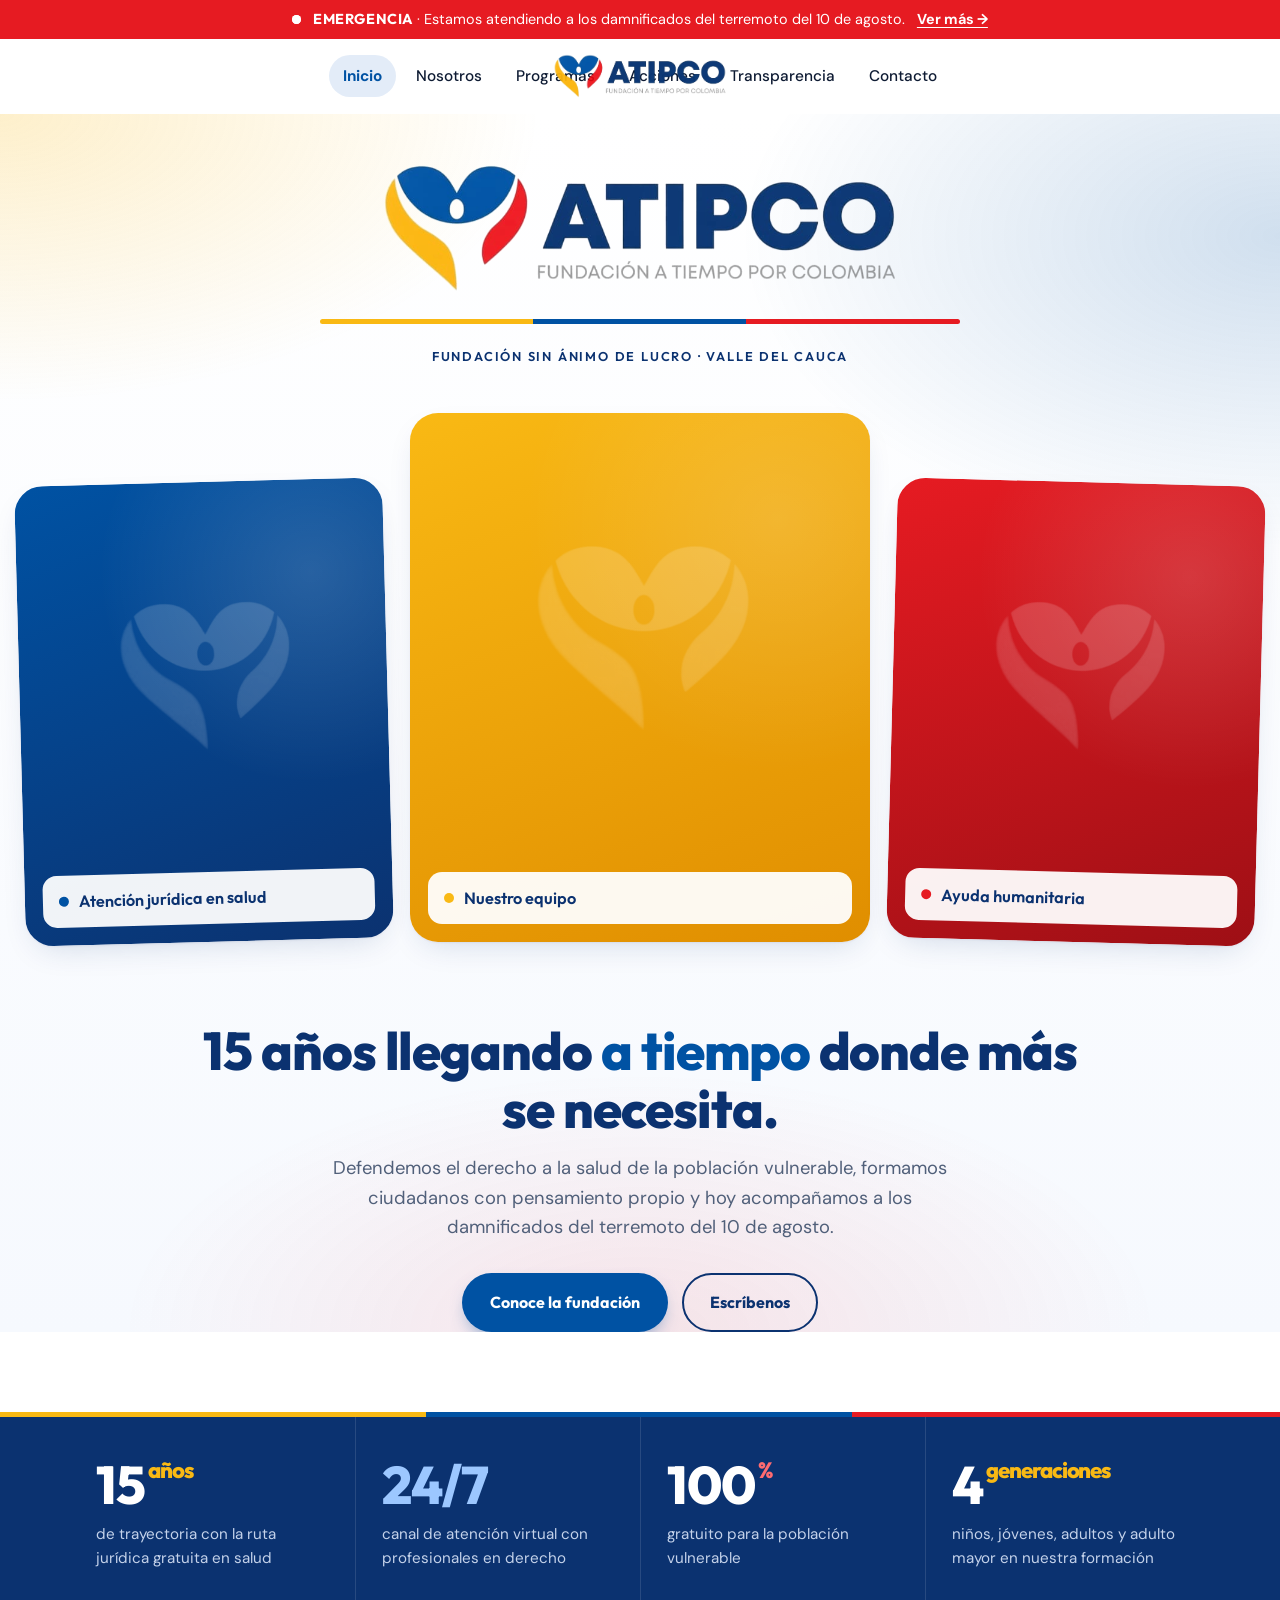
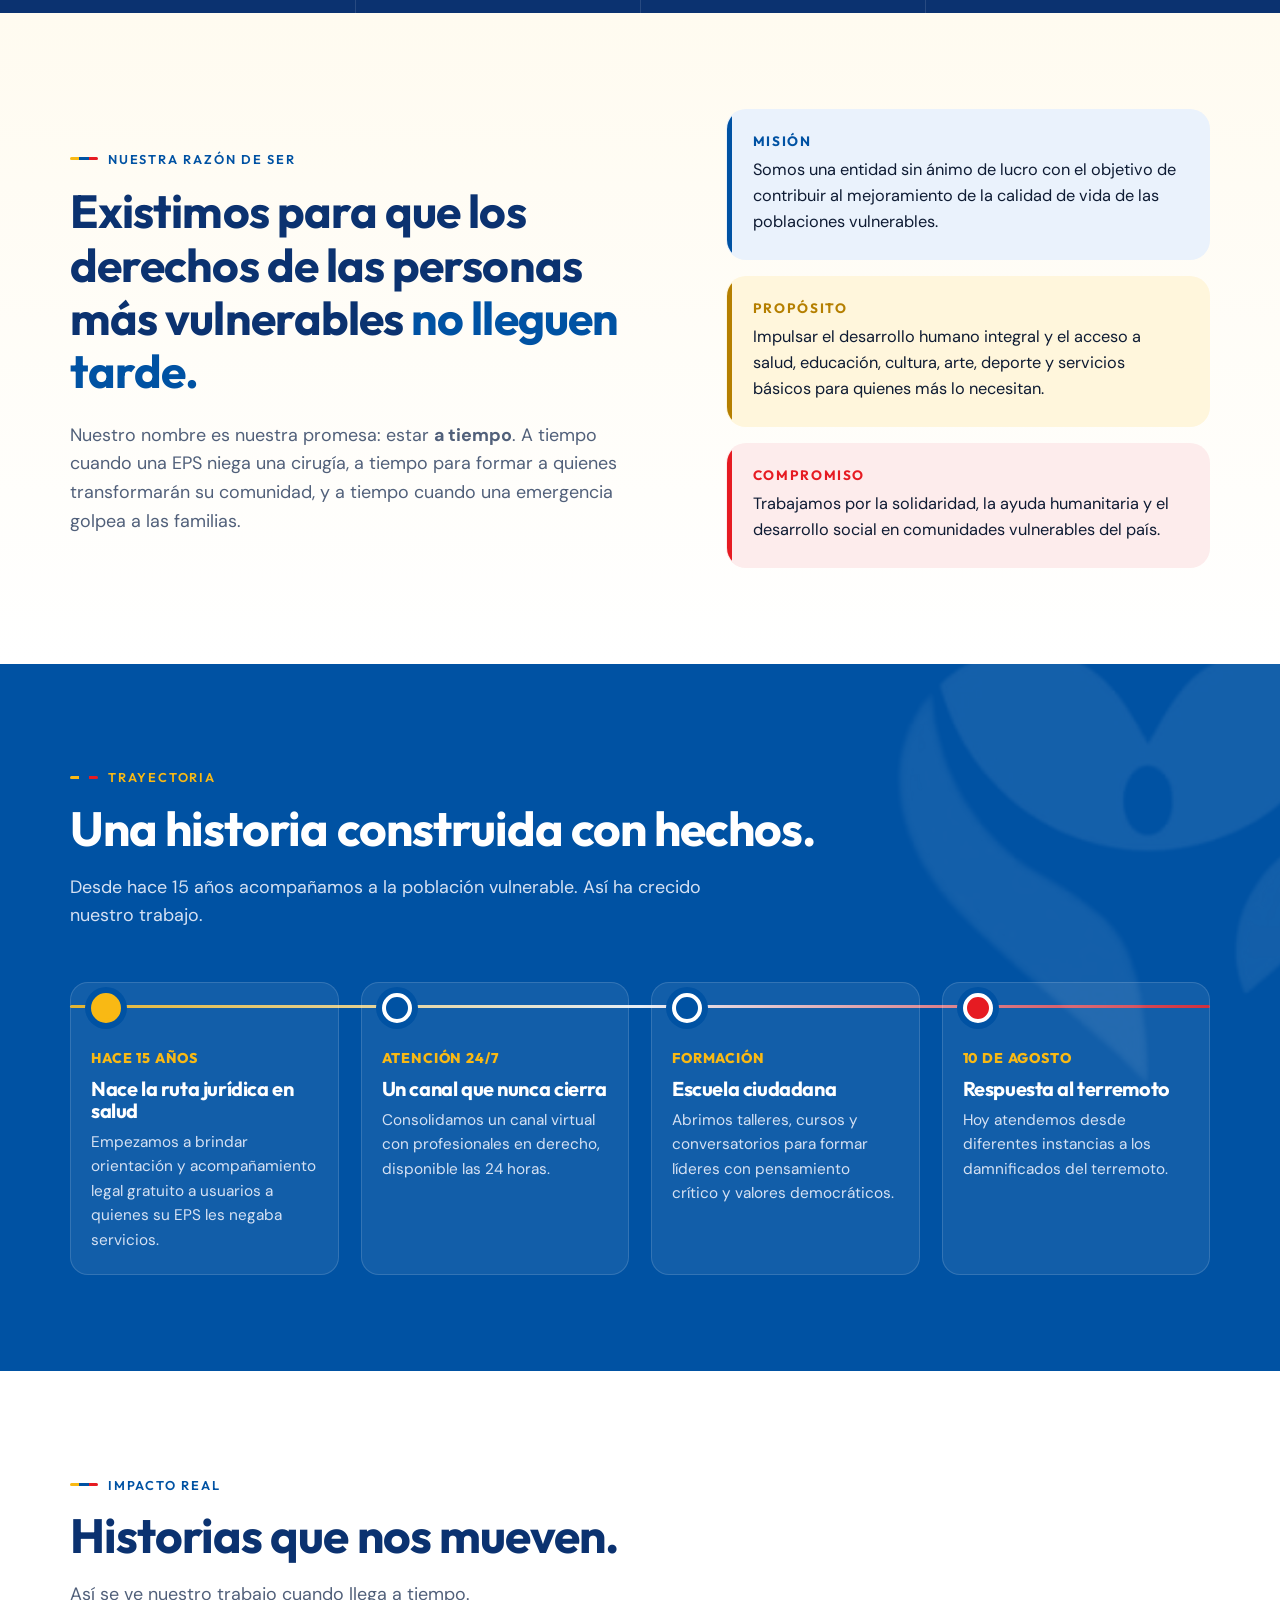
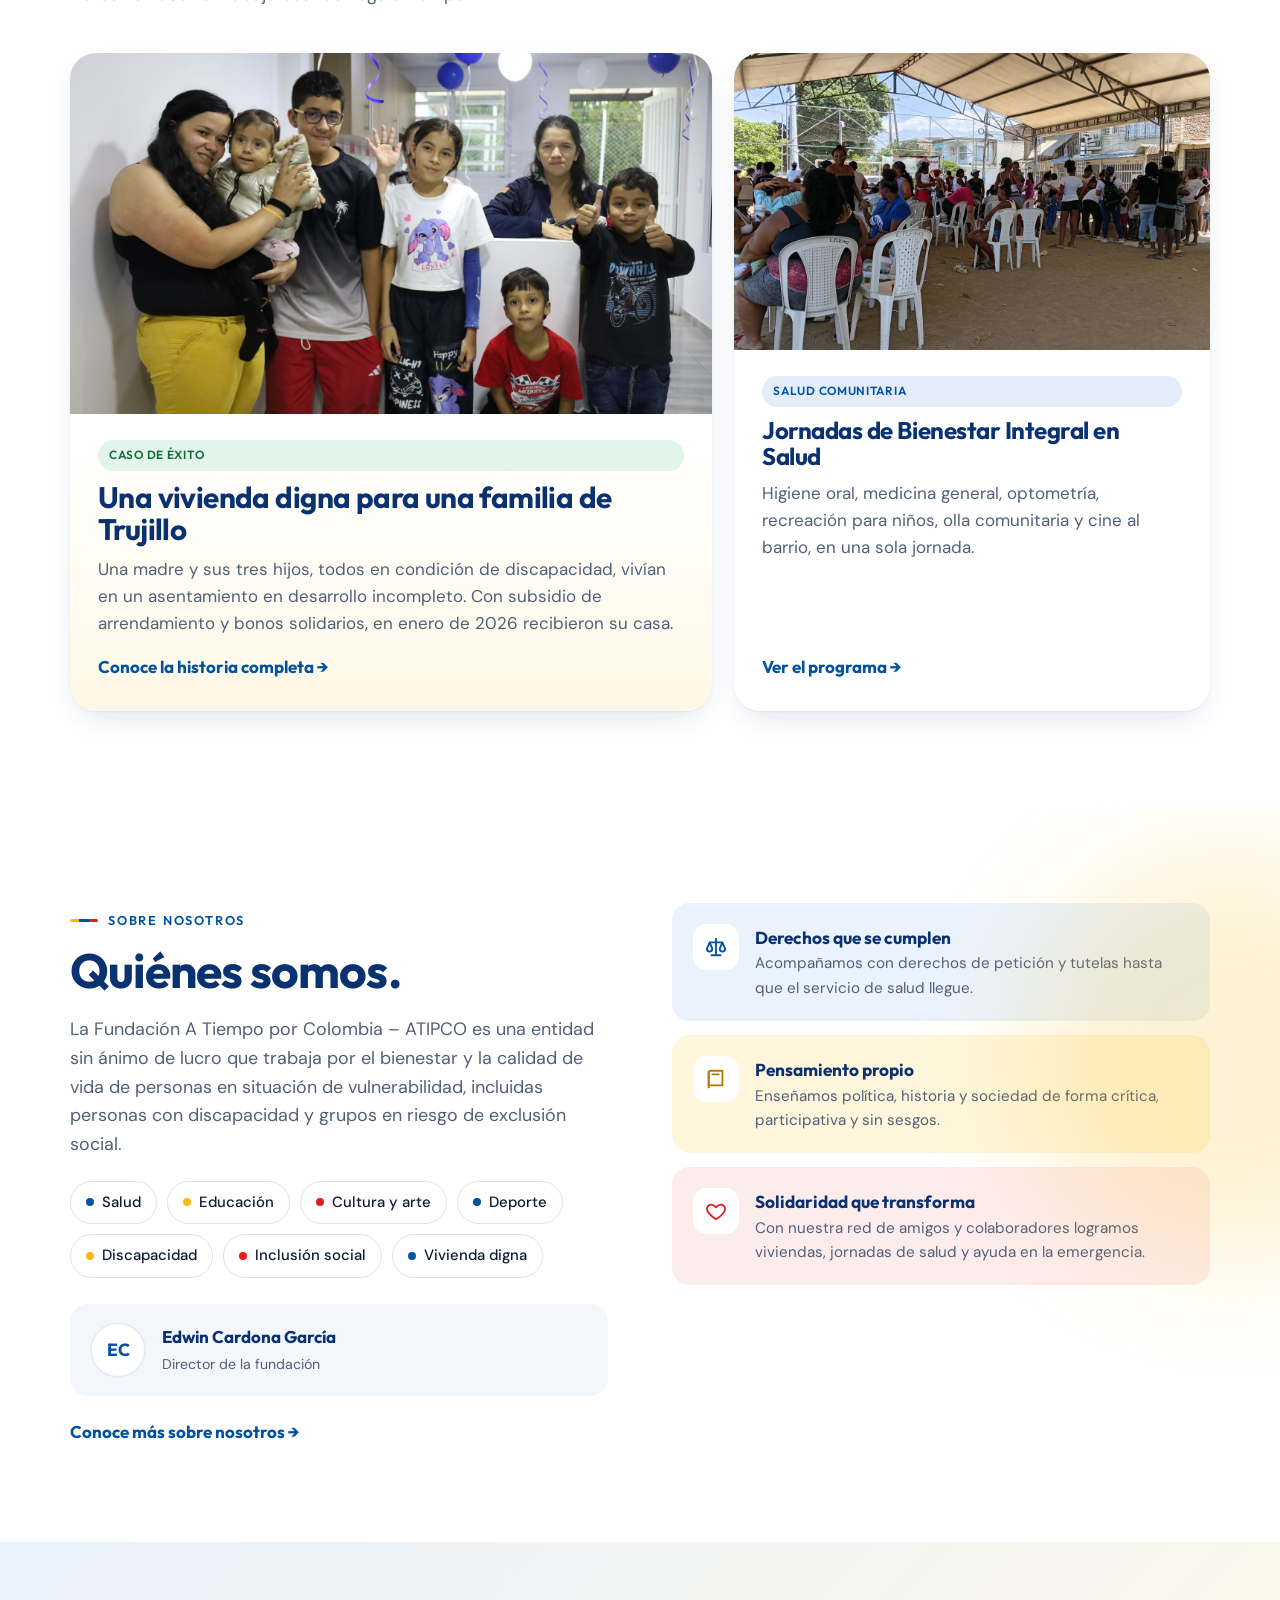
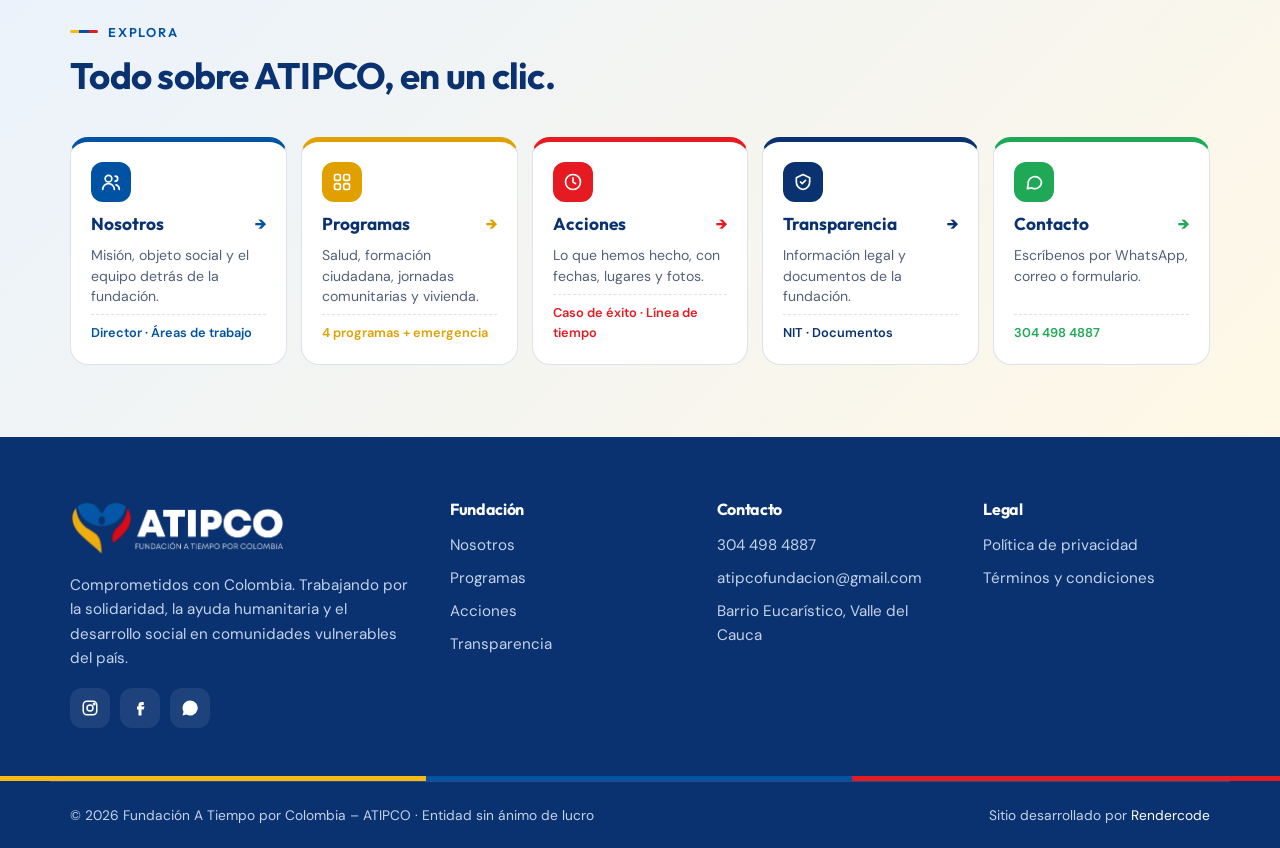
==== commit 6c91fd8b: "Add files via upload" ====
--- a/index.html
+++ b/index.html
@@ -8,11 +8,11 @@
 <meta property="og:title" content="ATIPCO · Fundación A Tiempo por Colombia">
 <meta property="og:description" content="Fundación sin ánimo de lucro con 15 años de trayectoria: atención jurídica gratuita en salud, formación ciudadana y ayuda humanitaria en Colombia.">
 <meta name="theme-color" content="#0B3270">
-<link rel="icon" href="ISOTIPO_ATIPCO.png">
+<link rel="icon" href="img/ISOTIPO_ATIPCO.png">
 <link rel="preconnect" href="https://fonts.googleapis.com">
 <link rel="preconnect" href="https://fonts.gstatic.com" crossorigin>
 <link href="https://fonts.googleapis.com/css2?family=Outfit:wght@500;600;700;800&family=DM+Sans:opsz,wght@9..40,400;9..40,500;9..40,700&display=swap" rel="stylesheet">
-<link rel="stylesheet" href="styles.css">
+<link rel="stylesheet" href="css/styles.css">
 </head>
 <body class="is-home">
 <div class="alert" role="region" aria-label="Emergencia">
@@ -24,7 +24,7 @@
 </div>
 <header class="site-header">
   <nav class="wrap nav" aria-label="Principal">
-    <a href="index.html" class="logo" aria-label="ATIPCO, inicio"><img src="LOGO_ATIPCO.png" alt="ATIPCO · Fundación A Tiempo por Colombia" width="866" height="218"></a>
+    <a href="index.html" class="logo" aria-label="ATIPCO, inicio"><img src="img/LOGO_ATIPCO.png" alt="ATIPCO · Fundación A Tiempo por Colombia" width="866" height="218"></a>
     <ul class="menu" id="menu"><li><a href="index.html" aria-current="page">Inicio</a></li><li><a href="nosotros.html">Nosotros</a></li><li><a href="programas.html">Programas</a></li><li><a href="acciones.html">Acciones</a></li><li><a href="transparencia.html">Transparencia</a></li><li><a href="contacto.html">Contacto</a></li></ul>
     <button class="burger" aria-label="Abrir menú" aria-expanded="false" aria-controls="menu"><span></span></button>
   </nav>
@@ -32,14 +32,14 @@
 <main>
 <section class="home-hero" id="inicio">
   <div class="wrap">
-    <img class="hero-logo" src="LOGO_ATIPCO.png" alt="ATIPCO · Fundación A Tiempo por Colombia" width="866" height="218">
+    <img class="hero-logo" src="img/LOGO_ATIPCO.png" alt="ATIPCO · Fundación A Tiempo por Colombia" width="866" height="218">
     <div class="hero-line" aria-hidden="true"></div>
     <span class="eyebrow">Fundación sin ánimo de lucro · Valle del Cauca</span>
   </div>
   <div class="mosaic">
-    <figure class="photo " data-file="FOTO_ATIPCO_01.jpg"><img src="FOTO_ATIPCO_01.jpg" alt="Atención jurídica en salud" loading="lazy" onerror="this.parentNode.classList.add('empty')"><figcaption><i style="background:var(--blue)"></i>Atención jurídica en salud</figcaption></figure>
-    <figure class="photo p-yellow" data-file="FOTO_ATIPCO_02.jpg"><img src="FOTO_ATIPCO_02.jpg" alt="Nuestro equipo" loading="lazy" onerror="this.parentNode.classList.add('empty')"><figcaption><i style="background:var(--yellow)"></i>Nuestro equipo</figcaption></figure>
-    <figure class="photo p-red" data-file="FOTO_ATIPCO_03.jpg"><img src="FOTO_ATIPCO_03.jpg" alt="Ayuda humanitaria" loading="lazy" onerror="this.parentNode.classList.add('empty')"><figcaption><i style="background:var(--red)"></i>Ayuda humanitaria</figcaption></figure>
+    <figure class="photo " data-file="FOTO_ATIPCO_01.jpg"><img src="img/FOTO_ATIPCO_01.jpg" alt="Atención jurídica en salud" loading="lazy" onerror="this.parentNode.classList.add('empty')"><figcaption><i style="background:var(--blue)"></i>Atención jurídica en salud</figcaption></figure>
+    <figure class="photo p-yellow" data-file="FOTO_ATIPCO_02.jpg"><img src="img/FOTO_ATIPCO_02.jpg" alt="Nuestro equipo" loading="lazy" onerror="this.parentNode.classList.add('empty')"><figcaption><i style="background:var(--yellow)"></i>Nuestro equipo</figcaption></figure>
+    <figure class="photo p-red" data-file="FOTO_ATIPCO_03.jpg"><img src="img/FOTO_ATIPCO_03.jpg" alt="Ayuda humanitaria" loading="lazy" onerror="this.parentNode.classList.add('empty')"><figcaption><i style="background:var(--red)"></i>Ayuda humanitaria</figcaption></figure>
   </div>
   <div class="wrap hero-text">
     <h1>15 años llegando <em>a tiempo</em> donde más se necesita.</h1>
@@ -104,7 +104,7 @@
     </div>
     <div class="stories">
       <a class="story story-main rv" href="acciones.html#caso-trujillo">
-        <figure class="photo p-yellow" data-file="FOTO_ATIPCO_07.jpg"><img src="FOTO_ATIPCO_07.jpg" alt="Trujillo, Valle · Enero 2026" loading="lazy" onerror="this.parentNode.classList.add('empty')"><figcaption><i style="background:var(--yellow)"></i>Trujillo, Valle · Enero 2026</figcaption></figure>
+        <figure class="photo p-yellow" data-file="FOTO_ATIPCO_07.jpg"><img src="img/FOTO_ATIPCO_07.jpg" alt="Trujillo, Valle · Enero 2026" loading="lazy" onerror="this.parentNode.classList.add('empty')"><figcaption><i style="background:var(--yellow)"></i>Trujillo, Valle · Enero 2026</figcaption></figure>
         <div class="story-body">
           <span class="tag green">Caso de éxito</span>
           <h3>Una vivienda digna para una familia de Trujillo</h3>
@@ -113,7 +113,7 @@
         </div>
       </a>
       <a class="story rv" href="programas.html#bienestar">
-        <figure class="photo " data-file="FOTO_ATIPCO_08.jpg"><img src="FOTO_ATIPCO_08.jpg" alt="Jornada comunitaria" loading="lazy" onerror="this.parentNode.classList.add('empty')"><figcaption><i style="background:var(--blue)"></i>Jornada comunitaria</figcaption></figure>
+        <figure class="photo " data-file="FOTO_JORNADA_01.jpg"><img src="img/FOTO_JORNADA_01.jpg" alt="Jornada comunitaria" loading="lazy" onerror="this.parentNode.classList.add('empty')"><figcaption><i style="background:var(--blue)"></i>Jornada comunitaria</figcaption></figure>
         <div class="story-body">
           <span class="tag">Salud comunitaria</span>
           <h3>Jornadas de Bienestar Integral en Salud</h3>
@@ -177,7 +177,7 @@
 <footer>
   <div class="wrap foot-grid">
     <div>
-      <img class="flogo" src="LOGO_ATIPCO_blanco.png" alt="ATIPCO · Fundación A Tiempo por Colombia" width="866" height="218">
+      <img class="flogo" src="img/LOGO_ATIPCO_blanco.png" alt="ATIPCO · Fundación A Tiempo por Colombia" width="866" height="218">
       <p>Comprometidos con Colombia. Trabajando por la solidaridad, la ayuda humanitaria y el desarrollo social en comunidades vulnerables del país.</p>
       <div class="social">
         <a href="#" aria-label="Instagram (pendiente)"><svg viewBox="0 0 24 24" fill="none" stroke="currentColor" stroke-width="2"><rect x="3" y="3" width="18" height="18" rx="5"/><circle cx="12" cy="12" r="4"/><circle cx="17.5" cy="6.5" r="1" fill="currentColor"/></svg></a>
@@ -212,6 +212,6 @@
     <p>Este documento se publicará en la versión final del sitio. Mientras tanto, puedes solicitarlo a <a href="mailto:atipcofundacion@gmail.com">atipcofundacion@gmail.com</a>.</p>
   </div>
 </div>
-<script src="main.js"></script>
+<script src="js/main.js"></script>
 </body>
 </html>
--- a/css/styles.css
+++ b/css/styles.css
@@ -0,0 +1,708 @@
+/* ==========================================================
+   ATIPCO · Fundación A Tiempo por Colombia
+   Hoja de estilos compartida · Rendercode
+   ========================================================== */
+
+/* ---------- 1. Tokens ---------- */
+:root{
+  --navy:#0B3270;
+  --blue:#0052A3;
+  --yellow:#F9B914;
+  --red:#E61B22;
+  --ink:#0E1B33;
+  --muted:#51607A;
+  --line:#DCE3EE;
+  --paper:#FFFFFF;
+  --soft:#F3F6FB;
+  --sky:#E3ECF8;
+  --radius:18px;
+  --shadow:0 1px 2px rgba(11,50,112,.06),0 12px 32px -12px rgba(11,50,112,.18);
+  --font-d:'Outfit',system-ui,sans-serif;
+  --font-t:'DM Sans',system-ui,sans-serif;
+  --max:1180px;
+  --tri:linear-gradient(90deg,var(--yellow) 0 33.3%,var(--blue) 33.3% 66.6%,var(--red) 66.6%);
+}
+
+/* ---------- 2. Base ---------- */
+*{box-sizing:border-box;margin:0;padding:0}
+html{scroll-behavior:smooth;scroll-padding-top:96px}
+body{font-family:var(--font-t);color:var(--ink);background:var(--paper);line-height:1.6;font-size:17px;-webkit-font-smoothing:antialiased;overflow-x:hidden}
+img{max-width:100%;display:block}
+a{color:inherit}
+h1,h2,h3,h4{font-family:var(--font-d);line-height:1.1;letter-spacing:-.02em;color:var(--navy)}
+.wrap{width:100%;max-width:var(--max);margin:0 auto;padding:0 20px}
+.section{padding:96px 0}
+.section.tight{padding:72px 0}
+.bg-soft{background:var(--soft)}
+.section h2{font-size:clamp(2rem,4.2vw,3rem);margin:14px 0 18px}
+.lead{font-size:1.12rem;color:var(--muted);max-width:660px}
+.center{text-align:center}
+.center .lead{margin-left:auto;margin-right:auto}
+.eyebrow{font-family:var(--font-d);font-weight:600;font-size:.8rem;letter-spacing:.14em;text-transform:uppercase;color:var(--blue);display:inline-flex;align-items:center;gap:10px}
+.eyebrow::before{content:"";width:28px;height:3px;border-radius:3px;background:var(--tri)}
+.tricolor{height:5px;background:var(--tri)}
+.tag{font-family:var(--font-d);font-weight:600;font-size:.74rem;letter-spacing:.06em;text-transform:uppercase;padding:6px 11px;border-radius:999px;background:var(--sky);color:var(--blue);white-space:nowrap;display:inline-block}
+.tag.green{background:#E3F5EA;color:#146C3A}
+.tag.red{background:#FDE4E5;color:#B3121A}
+.pend{display:inline-block;font-size:.8rem;font-weight:600;padding:3px 10px;border-radius:999px;background:#FFF4D6;color:#8A6200;border:1px dashed #E7C35A}
+.chip{font-size:.84rem;padding:6px 12px;border-radius:999px;background:var(--soft);color:var(--navy);font-weight:500}
+
+/* ---------- 3. Botones ---------- */
+.btn{display:inline-flex;align-items:center;justify-content:center;gap:10px;font-family:var(--font-d);font-weight:700;font-size:1rem;padding:15px 26px;border-radius:999px;border:2px solid transparent;text-decoration:none;cursor:pointer;transition:transform .2s,box-shadow .2s,background .2s,color .2s;white-space:nowrap}
+.btn svg{width:18px;height:18px}
+.btn-primary{background:var(--blue);color:#fff;box-shadow:0 8px 20px -10px rgba(0,82,163,.8)}
+.btn-primary:hover{background:var(--navy);transform:translateY(-2px)}
+.btn-ghost{border-color:var(--navy);color:var(--navy);background:transparent}
+.btn-ghost:hover{background:var(--navy);color:#fff}
+.btn-light{background:#fff;color:var(--navy)}
+.btn-light:hover{background:var(--yellow)}
+.link-arrow{font-family:var(--font-d);font-weight:700;color:var(--blue);text-decoration:none;display:inline-flex;gap:6px;align-items:center;transition:gap .2s}
+.link-arrow:hover{gap:11px}
+:focus-visible{outline:3px solid var(--blue);outline-offset:3px}
+
+/* ---------- 4. Barra de emergencia ---------- */
+.alert{background:var(--red);color:#fff;font-size:.9rem}
+.alert .wrap{display:flex;align-items:center;justify-content:center;gap:12px;padding-top:8px;padding-bottom:8px;text-align:center;flex-wrap:wrap}
+.alert strong{font-family:var(--font-d);letter-spacing:.04em}
+.alert a{font-weight:700;text-underline-offset:3px}
+.pulse{width:9px;height:9px;border-radius:50%;background:#fff;position:relative;flex:none}
+.pulse::after{content:"";position:absolute;inset:0;border-radius:50%;background:#fff;animation:pulse 1.8s infinite}
+@keyframes pulse{to{transform:scale(3);opacity:0}}
+
+/* ---------- 5. Header ---------- */
+.site-header{position:sticky;top:0;z-index:50;background:rgba(255,255,255,.92);backdrop-filter:saturate(1.4) blur(12px);-webkit-backdrop-filter:saturate(1.4) blur(12px);border-bottom:1px solid transparent;transition:border-color .3s,box-shadow .3s}
+.site-header.scrolled{border-color:var(--line);box-shadow:0 6px 24px -18px rgba(11,50,112,.5)}
+.nav{display:flex;align-items:center;justify-content:space-between;height:74px;gap:20px}
+.nav .logo{display:block;transition:opacity .35s,transform .35s}
+.nav .logo img{height:44px;width:auto}
+.menu{display:flex;gap:6px;list-style:none;align-items:center}
+.menu a{display:block;text-decoration:none;font-weight:500;color:var(--ink);font-size:.96rem;padding:9px 14px;border-radius:999px;transition:background .2s,color .2s}
+.menu a:hover{background:var(--soft)}
+.menu a[aria-current="page"]{background:var(--sky);color:var(--blue);font-weight:700}
+.burger{display:none;width:44px;height:44px;border:0;background:var(--soft);border-radius:12px;cursor:pointer;align-items:center;justify-content:center}
+.burger span,.burger span::before,.burger span::after{display:block;width:20px;height:2px;background:var(--navy);border-radius:2px;position:relative;transition:.25s}
+.burger span::before,.burger span::after{content:"";position:absolute;left:0}
+.burger span::before{top:-6px}.burger span::after{top:6px}
+.nav-open .burger span{background:transparent}
+.nav-open .burger span::before{top:0;transform:rotate(45deg)}
+.nav-open .burger span::after{top:0;transform:rotate(-45deg)}
+
+/* Header de inicio: el logo pequeño aparece al pasar el logo grande */
+.is-home .site-header:not(.show-logo) .nav .logo{opacity:0;transform:translateY(-6px);pointer-events:none}
+@media (min-width:1025px){
+  .is-home .site-header:not(.show-logo) .nav{justify-content:center}
+  .is-home .site-header:not(.show-logo) .nav .logo{position:absolute}
+}
+
+/* ---------- 6. HERO DE INICIO ---------- */
+.home-hero{position:relative;padding:48px 0 0;text-align:center;overflow:hidden;background:
+  radial-gradient(700px 380px at 10% 0%,rgba(249,185,20,.13),transparent 60%),
+  radial-gradient(800px 420px at 95% 20%,rgba(0,82,163,.10),transparent 60%),
+  radial-gradient(600px 300px at 50% 100%,rgba(230,27,34,.06),transparent 60%)}
+.hero-logo{width:min(520px,84vw);height:auto;margin:0 auto;animation:logoIn 1s cubic-bezier(.2,.8,.2,1) both}
+@keyframes logoIn{from{opacity:0;transform:translateY(18px) scale(.97)}to{opacity:1;transform:none}}
+.hero-line{width:min(640px,88vw);height:5px;border-radius:5px;background:var(--tri);margin:26px auto 0;transform-origin:left;animation:grow 1.1s .35s cubic-bezier(.6,.1,.2,1) both}
+@keyframes grow{from{transform:scaleX(0)}to{transform:scaleX(1)}}
+.home-hero .eyebrow{margin-top:22px}
+.hero-text{margin-top:48px}
+.home-hero .eyebrow::before{display:none}
+.home-hero h1{font-size:clamp(2rem,4.6vw,3.3rem);font-weight:800;margin:14px auto 16px;max-width:880px}
+.home-hero h1 em{font-style:normal;color:var(--blue);position:relative;white-space:nowrap}
+.home-hero h1 em::after{content:"";position:absolute;left:0;right:0;bottom:.02em;height:.16em;background:var(--yellow);border-radius:4px;z-index:-1;opacity:.85}
+.home-hero .lead{margin:0 auto 30px;font-size:1.15rem}
+.hero-actions{display:flex;gap:14px;flex-wrap:wrap;justify-content:center}
+
+/* Mosaico de fotos */
+.mosaic{display:grid;grid-template-columns:1fr 1.35fr 1fr;gap:18px;align-items:center;margin:40px auto 0;max-width:1100px;padding:0 20px}
+.photo{position:relative;border-radius:24px;overflow:hidden;aspect-ratio:4/4.2;box-shadow:var(--shadow);background:var(--navy)}
+.mosaic .photo:nth-child(2){aspect-ratio:4/3.4}
+.mosaic .photo:nth-child(1),.mosaic .photo:nth-child(3){transform:translateY(22px)}
+.photo img{width:100%;height:100%;object-fit:cover}
+.photo figcaption{position:absolute;left:14px;bottom:14px;right:14px;display:flex;align-items:center;gap:10px;background:rgba(255,255,255,.94);border-radius:14px;padding:10px 14px;font-family:var(--font-d);font-weight:600;color:var(--navy);font-size:.95rem;text-align:left}
+.photo figcaption i{width:10px;height:10px;border-radius:50%;flex:none}
+/* Placeholder de marca mientras llegan las fotos reales */
+.photo.empty img{display:none}
+.photo.empty{background:
+  radial-gradient(circle at 80% 20%,rgba(255,255,255,.14),transparent 45%),
+  linear-gradient(160deg,var(--c1,var(--blue)),var(--c2,var(--navy)))}
+.photo.empty::before{content:"";position:absolute;inset:0;background:url(../img/ISOTIPO_ATIPCO.png) center 38%/48% no-repeat;opacity:.16;filter:brightness(0) invert(1)}
+.photo.empty::after{content:attr(data-file);position:absolute;top:14px;left:14px;font-size:.72rem;letter-spacing:.08em;color:rgba(255,255,255,.75);font-family:var(--font-d);font-weight:600}
+.photo.p-yellow{--c1:#F9B914;--c2:#E08E00}
+.photo.p-red{--c1:#E61B22;--c2:#9E0F15}
+
+/* ---------- 7. Cifras ---------- */
+.stats{background:var(--navy);color:#fff}
+.stats-grid{display:grid;grid-template-columns:repeat(4,1fr)}
+.stat{padding:42px 26px;border-left:1px solid rgba(255,255,255,.12)}
+.stat:first-child{border-left:0}
+.stat .num{font-family:var(--font-d);font-weight:800;font-size:clamp(2.3rem,4.4vw,3.3rem);line-height:1;letter-spacing:-.02em}
+.stat .num sup{font-size:.42em;color:var(--yellow);vertical-align:top;margin-left:3px}
+.stat p{margin-top:10px;color:#C4D2EA;font-size:.95rem;max-width:230px}
+
+/* ---------- 8. Razón de ser ---------- */
+.reason{display:grid;grid-template-columns:1.1fr .9fr;gap:64px;align-items:center}
+.big-quote{font-family:var(--font-d);font-weight:700;font-size:clamp(1.9rem,3.8vw,2.9rem);line-height:1.15;color:var(--navy);letter-spacing:-.02em;margin:16px 0 22px}
+.big-quote span{color:var(--blue)}
+.reason-cards{display:grid;gap:16px}
+.rcard{background:#fff;border:1px solid var(--line);border-radius:20px;padding:24px 26px;position:relative;overflow:hidden}
+.rcard::before{content:"";position:absolute;left:0;top:0;bottom:0;width:5px;background:var(--c,var(--blue))}
+.rcard h3{font-size:.85rem;letter-spacing:.12em;text-transform:uppercase;color:var(--c,var(--blue));margin-bottom:8px}
+.rcard p{color:var(--ink);font-size:1.02rem}
+
+/* ---------- 9. Trayectoria (horizontal) ---------- */
+.journey{display:grid;grid-template-columns:repeat(4,1fr);gap:22px;margin-top:52px;position:relative}
+.journey::before{content:"";position:absolute;left:0;right:0;top:23px;height:3px;background:var(--tri);border-radius:3px;opacity:.9}
+.jstep{position:relative;padding-top:64px}
+.jstep .jdot{position:absolute;top:10px;left:0;width:30px;height:30px;border-radius:50%;background:#fff;border:4px solid var(--c,var(--blue));box-shadow:0 0 0 6px var(--soft)}
+.jstep .when{font-family:var(--font-d);font-weight:800;color:var(--c,var(--blue));letter-spacing:.06em;text-transform:uppercase;font-size:.88rem}
+.jstep h3{font-size:1.25rem;margin:8px 0 8px}
+.jstep p{color:var(--muted);font-size:.96rem}
+
+/* ---------- 10. Sobre nosotros (inicio) ---------- */
+.about-grid{display:grid;grid-template-columns:1fr 1fr;gap:64px;align-items:start}
+.director{display:flex;align-items:center;gap:16px;margin-top:26px;background:var(--soft);border-radius:18px;padding:18px 20px}
+.avatar{width:56px;height:56px;border-radius:50%;background:#fff;display:grid;place-items:center;font-family:var(--font-d);font-weight:700;color:var(--blue);font-size:1.1rem;flex:none;box-shadow:inset 0 0 0 2px var(--sky)}
+.director b{display:block;font-family:var(--font-d);color:var(--navy)}
+.director small{color:var(--muted)}
+.areas{display:flex;flex-wrap:wrap;gap:10px;margin-top:22px}
+.areas span{display:inline-flex;align-items:center;gap:8px;padding:9px 15px;border:1px solid var(--line);border-radius:999px;font-size:.93rem;font-weight:500;background:#fff}
+.areas span i{width:8px;height:8px;border-radius:50%;display:block}
+.values{display:grid;gap:14px}
+.value{display:flex;gap:16px;align-items:flex-start;padding:20px;border-radius:18px;border:1px solid var(--line);background:#fff}
+.value .ic{width:46px;height:46px;border-radius:14px;display:grid;place-items:center;flex:none;background:var(--sky);color:var(--blue)}
+.value .ic svg{width:22px;height:22px}
+.value b{font-family:var(--font-d);color:var(--navy);font-size:1.08rem;display:block}
+.value p{color:var(--muted);font-size:.95rem}
+
+/* ---------- 11. Accesos directos ---------- */
+.shortcuts{display:grid;grid-template-columns:repeat(5,1fr);gap:14px;margin-top:40px}
+.sc{display:flex;flex-direction:column;gap:8px;text-decoration:none;background:#fff;border:1px solid var(--line);border-radius:18px;padding:20px;transition:transform .25s,box-shadow .25s,border-color .25s;position:relative}
+.sc:hover{transform:translateY(-4px);box-shadow:var(--shadow);border-color:transparent}
+.sc .ic{width:40px;height:40px;border-radius:12px;display:grid;place-items:center;background:var(--sky);color:var(--blue)}
+.sc .ic svg{width:20px;height:20px}
+.sc b{font-family:var(--font-d);color:var(--navy);font-size:1.08rem;display:flex;justify-content:space-between;align-items:center}
+.sc b::after{content:"→";color:var(--blue);transition:transform .2s}
+.sc:hover b::after{transform:translateX(4px)}
+.sc p{color:var(--muted);font-size:.88rem;line-height:1.45}
+.sc small{margin-top:auto;padding-top:8px;border-top:1px dashed var(--line);font-size:.8rem;color:var(--blue);font-weight:600}
+
+/* ---------- 12. Encabezado de páginas internas ---------- */
+.page-hero{position:relative;background:var(--navy);color:#fff;padding:64px 0 70px;overflow:hidden}
+.page-hero .wm{position:absolute;right:-60px;top:50%;transform:translateY(-50%);width:360px;opacity:.09;filter:brightness(0) invert(1);pointer-events:none}
+.crumbs{font-size:.88rem;color:#9FB2CE;display:flex;gap:8px;align-items:center}
+.crumbs a{color:#C4D2EA;text-decoration:none}
+.crumbs a:hover{color:#fff}
+.page-hero h1{color:#fff;font-size:clamp(2.3rem,5vw,3.6rem);font-weight:800;margin:14px 0 14px}
+.page-hero p{color:#C4D2EA;font-size:1.12rem;max-width:640px}
+
+/* ---------- 13. Programas ---------- */
+.prog{display:grid;grid-template-columns:1fr 1fr;background:#fff;border-radius:28px;overflow:hidden;box-shadow:var(--shadow)}
+.prog + .prog{margin-top:28px}
+.prog-body{padding:48px}
+.prog-body h2{font-size:clamp(1.6rem,3vw,2.2rem)!important;margin:14px 0 16px!important}
+.prog-body p{color:var(--muted)}
+.prog-num{font-family:var(--font-d);font-weight:700;color:var(--blue);font-size:.9rem;letter-spacing:.1em}
+.checks{list-style:none;margin:22px 0 28px;display:grid;grid-template-columns:1fr 1fr;gap:10px 18px}
+.checks li{display:flex;gap:10px;align-items:flex-start;font-size:.97rem;font-weight:500}
+.checks svg{flex:none;width:20px;height:20px;color:var(--blue);margin-top:2px}
+.prog-side{position:relative;padding:48px;display:flex;flex-direction:column;justify-content:center;gap:16px;color:#fff;overflow:hidden}
+.prog-side.blue{background:var(--blue)}
+.prog-side.navy{background:var(--navy)}
+.prog-side.soft{background:var(--soft);color:var(--ink)}
+.prog-side h3{color:#fff;font-size:1rem;letter-spacing:.08em;text-transform:uppercase;opacity:.85}
+.prog.rev .prog-side{order:-1}
+.iso-mark{position:absolute;right:-60px;bottom:-60px;width:240px;opacity:.1;filter:brightness(0) invert(1);pointer-events:none}
+.audience{display:grid;grid-template-columns:1fr 1fr;gap:12px}
+.aud{background:rgba(255,255,255,.08);border:1px solid rgba(255,255,255,.14);border-radius:16px;padding:18px}
+.aud b{font-family:var(--font-d);font-size:1.15rem;display:block}
+.aud small{color:#C4D2EA;font-size:.88rem}
+.quote-line{font-family:var(--font-d);font-size:1.3rem;line-height:1.35;font-weight:600;margin-top:6px}
+.quote-line span{color:var(--yellow)}
+
+/* Tarjeta de ruta jurídica */
+.route-card{position:relative;z-index:1;background:#fff;border-radius:22px;box-shadow:var(--shadow);border:1px solid var(--line);padding:26px;color:var(--ink)}
+.route-head{display:flex;justify-content:space-between;align-items:center;margin-bottom:18px;gap:12px}
+.route-head h3{font-size:1.1rem;color:var(--navy)!important;opacity:1!important;letter-spacing:-.01em!important;text-transform:none!important}
+.steps{list-style:none;position:relative}
+.steps::before,.steps::after{content:"";position:absolute;left:17px;top:16px;width:2px}
+.steps::before{bottom:16px;background:var(--line)}
+.steps::after{height:0;background:var(--blue);transition:height 2.4s cubic-bezier(.6,.1,.2,1)}
+.route-card.go .steps::after{height:calc(100% - 32px)}
+.steps li{display:flex;gap:16px;align-items:flex-start;padding:8px 0;position:relative;opacity:.45;transition:opacity .5s}
+.route-card.go .steps li{opacity:1}
+.route-card.go .steps li:nth-child(2){transition-delay:.3s}.route-card.go .steps li:nth-child(3){transition-delay:.9s}
+.route-card.go .steps li:nth-child(4){transition-delay:1.5s}.route-card.go .steps li:nth-child(5){transition-delay:2.1s}
+.dot{flex:none;width:36px;height:36px;border-radius:50%;display:grid;place-items:center;background:#fff;border:2px solid var(--line);color:var(--muted);font-family:var(--font-d);font-weight:700;font-size:.9rem;transition:all .4s;z-index:1}
+.route-card.go .dot{border-color:var(--blue);color:var(--blue)}
+.route-card.go li:last-child .dot{background:var(--blue);color:#fff}
+.steps b{display:block;font-family:var(--font-d);color:var(--navy);font-size:1rem}
+.steps small{color:var(--muted);font-size:.88rem}
+
+/* Emergencia */
+.emergency{position:relative;background:linear-gradient(135deg,#fff 0%,#FFF6F6 100%);border:1px solid #F6D0D2;border-radius:28px;padding:48px;display:grid;grid-template-columns:1.3fr 1fr;gap:40px;align-items:center;margin-top:28px;overflow:hidden}
+.emergency h2{font-size:clamp(1.6rem,3vw,2.2rem)!important;margin:14px 0 14px!important}
+.emergency p{color:var(--muted)}
+.need-list{display:grid;gap:12px}
+.need{display:flex;gap:14px;align-items:center;background:#fff;border:1px solid var(--line);border-radius:14px;padding:14px 16px;font-weight:500}
+.need svg{width:24px;height:24px;color:var(--red);flex:none}
+
+/* ---------- 14. Acciones (línea de tiempo) ---------- */
+.timeline{position:relative;display:grid;gap:34px}
+.timeline::before{content:"";position:absolute;left:calc(50% - 1px);top:0;bottom:0;width:2px;background:linear-gradient(180deg,var(--yellow),var(--blue),var(--red))}
+.t-item{display:grid;grid-template-columns:1fr 1fr;gap:64px;align-items:center;position:relative}
+.t-item::before{content:"";position:absolute;left:50%;top:50%;width:18px;height:18px;border-radius:50%;background:#fff;border:4px solid var(--c,var(--blue));transform:translate(-50%,-50%);z-index:1}
+.t-item:nth-child(even) .t-text{order:2}
+.t-when{font-family:var(--font-d);font-weight:800;color:var(--c,var(--blue));font-size:1rem;letter-spacing:.06em;text-transform:uppercase;display:flex;align-items:center;gap:10px;flex-wrap:wrap}
+.t-text h2{font-size:1.6rem!important;margin:10px 0 10px!important}
+.t-text p{color:var(--muted)}
+.t-item .photo{aspect-ratio:16/10}
+
+/* ---------- 15. Nosotros (página) ---------- */
+.mission{background:var(--soft);border-radius:var(--radius);padding:34px;position:relative;overflow:hidden}
+.mission::before{content:"";position:absolute;left:0;top:0;bottom:0;width:6px;background:linear-gradient(180deg,var(--yellow) 0 33%,var(--blue) 33% 66%,var(--red) 66%)}
+.mission h3{font-size:1rem;letter-spacing:.1em;text-transform:uppercase;color:var(--blue);margin-bottom:10px}
+.mission p{font-size:1.2rem;color:var(--navy);font-family:var(--font-d);font-weight:500;line-height:1.4}
+.objeto-text{color:var(--muted);font-size:1rem;column-count:2;column-gap:48px;margin-top:10px}
+.cards3{display:grid;grid-template-columns:repeat(3,1fr);gap:18px;margin-top:40px}
+.card{background:#fff;border:1px solid var(--line);border-radius:20px;padding:26px;display:flex;flex-direction:column;gap:10px}
+.card .ic{width:48px;height:48px;border-radius:14px;background:var(--sky);color:var(--blue);display:grid;place-items:center}
+.card .ic svg{width:24px;height:24px}
+.card h3{font-size:1.2rem}
+.card p{color:var(--muted);font-size:.96rem}
+.card a{margin-top:auto}
+
+/* ---------- 16. Transparencia ---------- */
+.transp-grid{display:grid;grid-template-columns:1.1fr 1fr;gap:28px}
+.ficha{background:#fff;border-radius:22px;padding:10px 30px;box-shadow:var(--shadow)}
+.ficha dl{display:grid;grid-template-columns:170px 1fr}
+.ficha dt,.ficha dd{padding:16px 0;border-bottom:1px solid var(--line)}
+.ficha dt{font-weight:500;color:var(--muted);font-size:.93rem}
+.ficha dd{font-weight:500;color:var(--navy)}
+.ficha dl > :nth-last-child(-n+2){border-bottom:0}
+.docs{display:grid;gap:14px;align-content:start}
+.doc{display:flex;align-items:center;gap:16px;background:#fff;border:1px solid var(--line);border-radius:16px;padding:18px 20px}
+.doc .ic{width:44px;height:44px;border-radius:12px;background:var(--sky);color:var(--blue);display:grid;place-items:center;flex:none}
+.doc .ic svg{width:22px;height:22px}
+.doc b{display:block;font-family:var(--font-d);color:var(--navy)}
+.doc small{color:var(--muted)}
+.doc .soon{margin-left:auto;font-size:.8rem;color:var(--muted);white-space:nowrap}
+.uses{background:var(--blue);color:#fff;border-radius:16px;padding:22px}
+.uses b{font-family:var(--font-d);font-size:1.1rem}
+.uses p{color:#D5E1F3;font-size:.94rem;margin-top:6px}
+
+/* ---------- 17. Contacto ---------- */
+.contact-grid{display:grid;grid-template-columns:1fr 1.1fr;gap:56px}
+.cinfo{display:grid;gap:14px;margin-top:26px}
+.citem{display:flex;gap:16px;align-items:flex-start;text-decoration:none;padding:18px;border-radius:16px;border:1px solid var(--line);background:#fff;transition:.2s}
+a.citem:hover{border-color:var(--blue);background:var(--soft)}
+.citem .ic{width:46px;height:46px;border-radius:12px;display:grid;place-items:center;flex:none;color:#fff}
+.citem .ic svg{width:22px;height:22px}
+.citem b{display:block;font-family:var(--font-d);color:var(--navy)}
+.citem span{color:var(--muted);font-size:.95rem}
+form{background:#fff;border-radius:24px;padding:36px;box-shadow:var(--shadow);border:1px solid var(--line);position:relative;overflow:hidden}
+.field{display:grid;gap:7px;margin-bottom:16px}
+.row2{display:grid;grid-template-columns:1fr 1fr;gap:14px}
+label{font-weight:500;font-size:.92rem;color:var(--navy)}
+input,select,textarea{font:inherit;font-size:1rem;padding:13px 15px;border-radius:12px;border:1.5px solid var(--line);background:var(--soft);color:var(--ink);transition:border-color .2s,background .2s;width:100%}
+input:focus,select:focus,textarea:focus{border-color:var(--blue);background:#fff;outline:none}
+textarea{resize:vertical;min-height:120px}
+.consent{display:flex;gap:10px;align-items:flex-start;font-size:.86rem;color:var(--muted);margin:6px 0 20px;font-weight:400}
+.consent input{width:18px;height:18px;margin-top:3px;flex:none}
+.hp{position:absolute;left:-9999px}
+.form-ok{position:absolute;inset:0;background:#fff;display:flex;flex-direction:column;align-items:center;justify-content:center;text-align:center;padding:36px;gap:14px;opacity:0;pointer-events:none;transition:opacity .4s}
+.form-ok.show{opacity:1;pointer-events:auto}
+.check-anim{width:84px;height:84px}
+.check-anim circle{stroke:var(--blue);stroke-width:4;fill:none;stroke-dasharray:240;stroke-dashoffset:240}
+.check-anim path{stroke:var(--blue);stroke-width:5;fill:none;stroke-linecap:round;stroke-linejoin:round;stroke-dasharray:60;stroke-dashoffset:60}
+.form-ok.show circle{animation:draw .6s ease forwards}
+.form-ok.show path{animation:draw .4s .5s ease forwards}
+@keyframes draw{to{stroke-dashoffset:0}}
+
+/* ---------- 18. Banda CTA ---------- */
+.cta-band{background:var(--blue);color:#fff;border-radius:28px;padding:44px 48px;display:flex;align-items:center;justify-content:space-between;gap:28px;position:relative;overflow:hidden}
+.cta-band h2{color:#fff;font-size:clamp(1.5rem,3vw,2.1rem)!important;margin:0 0 6px!important}
+.cta-band p{color:#D5E1F3}
+.cta-band .iso-mark{right:-40px;bottom:-80px}
+
+/* ---------- 19. Footer ---------- */
+footer{background:var(--navy);color:#C4D2EA;padding-top:64px;font-size:.95rem}
+.foot-grid{display:grid;grid-template-columns:1.5fr 1fr 1fr 1fr;gap:40px;padding-bottom:48px}
+footer .flogo{height:54px;width:auto;margin-bottom:18px}
+footer h4{color:#fff;font-size:1rem;margin-bottom:14px}
+footer ul{list-style:none;display:grid;gap:9px}
+footer a{text-decoration:none;color:#C4D2EA}
+footer a:hover{color:#fff;text-decoration:underline}
+.foot-bottom{border-top:1px solid rgba(255,255,255,.12);padding-top:22px;padding-bottom:22px;display:flex;justify-content:space-between;gap:16px;flex-wrap:wrap;font-size:.86rem}
+.foot-bottom a{color:#fff}
+.social{display:flex;gap:10px;margin-top:18px}
+.social a{width:40px;height:40px;border-radius:12px;background:rgba(255,255,255,.08);display:grid;place-items:center}
+.social a:hover{background:var(--blue)}
+.social svg{width:18px;height:18px;color:#fff}
+
+/* ---------- 20. Modal legal ---------- */
+.modal{position:fixed;inset:0;z-index:100;display:grid;place-items:center;padding:20px;background:rgba(8,24,56,.6);backdrop-filter:blur(6px);opacity:0;pointer-events:none;transition:opacity .3s}
+.modal.open{opacity:1;pointer-events:auto}
+.modal-box{background:#fff;border-radius:26px;max-width:480px;width:100%;padding:34px;position:relative;transform:translateY(20px);transition:transform .35s}
+.modal.open .modal-box{transform:none}
+.modal-box h3{font-size:1.5rem;margin-bottom:8px}
+.modal-box p{color:var(--muted)}
+.close{position:absolute;right:16px;top:16px;width:40px;height:40px;border-radius:12px;border:0;background:var(--soft);cursor:pointer;font-size:1.4rem;color:var(--navy);line-height:1}
+
+/* ---------- 21. Animación de entrada ---------- */
+.rv{opacity:0;transform:translateY(24px);transition:opacity .8s ease,transform .8s ease}
+.rv.in{opacity:1;transform:none}
+.no-js .rv{opacity:1;transform:none}
+@media (prefers-reduced-motion:reduce){*{animation:none!important;transition:none!important;scroll-behavior:auto!important}.rv{opacity:1;transform:none}}
+
+/* ---------- 22. Responsive ---------- */
+@media (max-width:1024px){
+  .menu{display:none}
+  .burger{display:inline-flex}
+  .nav-open .menu{display:flex;position:absolute;top:74px;left:0;right:0;flex-direction:column;align-items:stretch;gap:0;background:#fff;border-bottom:1px solid var(--line);padding:8px 20px 20px;box-shadow:0 20px 30px -20px rgba(11,50,112,.4)}
+  .nav-open .menu a{padding:14px 10px;border-radius:10px;font-size:1.05rem}
+  .reason,.about-grid,.contact-grid,.transp-grid{grid-template-columns:1fr;gap:40px}
+  .prog,.emergency{grid-template-columns:1fr}
+  .prog.rev .prog-side{order:0}
+  .shortcuts{grid-template-columns:repeat(3,1fr)}
+  .journey{grid-template-columns:1fr 1fr;row-gap:36px}
+  .journey::before{display:none}
+  .stats-grid{grid-template-columns:repeat(2,1fr)}
+  .stat:nth-child(3){border-left:0}
+  .stat:nth-child(n+3){border-top:1px solid rgba(255,255,255,.12)}
+  .foot-grid{grid-template-columns:1fr 1fr}
+  .cards3{grid-template-columns:1fr 1fr}
+  .objeto-text{column-count:1}
+}
+@media (max-width:720px){
+  body{font-size:16px}
+  .section{padding:72px 0}
+  .section.tight{padding:56px 0}
+  .alert{font-size:.8rem}
+  .alert .pulse{display:none}
+  .nav{height:66px}
+  .nav .logo img{height:38px}
+  .nav-open .menu{top:66px}
+  .home-hero{padding-top:40px}
+  .mosaic{grid-template-columns:1fr 1fr;gap:12px;margin-top:40px}
+  .mosaic .photo:nth-child(2){grid-column:span 2;order:-1;aspect-ratio:16/11}
+  .mosaic .photo:nth-child(1),.mosaic .photo:nth-child(3){transform:none;aspect-ratio:1/1}
+  .photo figcaption{font-size:.82rem;padding:8px 10px;left:10px;right:10px;bottom:10px}
+  .stat{padding:28px 18px}
+  .shortcuts{grid-template-columns:1fr 1fr}
+  .shortcuts .sc:last-child{grid-column:span 2}
+  .sc{padding:16px}
+  .sc b{font-size:.98rem}
+  .journey{grid-template-columns:1fr;row-gap:0;padding-left:8px}
+  .journey::before{display:block;left:22px;right:auto;top:0;bottom:0;width:3px;height:auto;background:linear-gradient(180deg,var(--yellow),var(--blue),var(--red))}
+  .jstep{padding:0 0 28px 50px}
+  .jstep .jdot{top:0;left:0}
+  .prog-body,.prog-side,.emergency{padding:30px 22px}
+  .checks,.audience{grid-template-columns:1fr}
+  .timeline::before{left:9px}
+  .t-item{grid-template-columns:1fr;gap:18px;padding-left:36px}
+  .t-item::before{left:10px;top:8px;transform:translateX(-50%)}
+  .t-item:nth-child(even) .t-text{order:0}
+  .cards3{grid-template-columns:1fr}
+  .ficha{padding:6px 20px}
+  .ficha dl{grid-template-columns:1fr}
+  .ficha dt{padding-bottom:2px;border-bottom:0}
+  .ficha dd{padding-top:0}
+  .row2{grid-template-columns:1fr}
+  form{padding:26px 20px}
+  .cta-band{flex-direction:column;align-items:flex-start;padding:32px 24px}
+  .foot-grid{grid-template-columns:1fr}
+  .page-hero{padding:44px 0 50px}
+  .page-hero .wm{width:240px;right:-80px}
+  .need .pend{display:none}
+}
+
+/* ==========================================================
+   v3 · Más color + imágenes grandes + servicios de salud
+   ========================================================== */
+/* Hero con más color */
+.home-hero{background:
+  radial-gradient(900px 480px at 0% 0%,rgba(249,185,20,.22),transparent 60%),
+  radial-gradient(900px 520px at 100% 10%,rgba(0,82,163,.18),transparent 60%),
+  radial-gradient(800px 400px at 50% 100%,rgba(230,27,34,.10),transparent 65%),
+  linear-gradient(180deg,#fff 0%,#F6F9FE 100%)}
+.home-hero .eyebrow{color:var(--navy)}
+
+/* Mosaico grande */
+.mosaic{max-width:1360px;grid-template-columns:1fr 1.25fr 1fr;gap:22px;margin-top:44px}
+.mosaic .photo{aspect-ratio:4/5;border-radius:28px}
+.mosaic .photo:nth-child(2){aspect-ratio:4/4.6}
+.mosaic .photo:nth-child(1),.mosaic .photo:nth-child(3){transform:translateY(34px)}
+.mosaic .photo:nth-child(1){transform:translateY(34px) rotate(-1.5deg)}
+.mosaic .photo:nth-child(3){transform:translateY(34px) rotate(1.5deg)}
+.mosaic .photo figcaption{font-size:1.02rem;padding:13px 16px;left:18px;right:18px;bottom:18px}
+.hero-text{margin-top:80px}
+
+/* Secciones de color */
+.sec-warm{background:linear-gradient(180deg,#FFFBF0 0%,#fff 100%)}
+.sec-sky{background:linear-gradient(135deg,#EAF2FC 0%,#FFF8E6 100%)}
+.rcard{background:var(--bgc,#fff);border-color:transparent}
+.sec-blue{background:var(--blue);color:#fff;position:relative;overflow:hidden}
+.sec-blue::after{content:"";position:absolute;right:-120px;top:-60px;width:520px;height:520px;background:url(../img/ISOTIPO_ATIPCO.png) center/contain no-repeat;opacity:.08;filter:brightness(0) invert(1);pointer-events:none}
+.sec-blue h2,.sec-blue h3{color:#fff}
+.sec-blue .lead,.sec-blue .jstep p{color:#D5E1F3}
+.sec-blue .eyebrow{color:var(--yellow)}
+.sec-blue .jstep .when{color:var(--yellow)}
+.sec-blue .jstep .jdot{background:var(--blue);border-color:#fff;box-shadow:0 0 0 6px var(--blue)}
+.sec-blue .jstep:nth-child(1) .jdot{background:var(--yellow);border-color:var(--yellow)}
+.sec-blue .jstep:nth-child(4) .jdot{background:var(--red);border-color:#fff}
+.sec-blue .journey::before{background:linear-gradient(90deg,var(--yellow),#fff 50%,var(--red))}
+.sec-blue .jstep{background:rgba(255,255,255,.07);border:1px solid rgba(255,255,255,.14);border-radius:18px;padding:64px 20px 22px;margin-top:0}
+.sec-blue .jstep .jdot{left:20px}
+
+/* Sobre nosotros: valores con color sólido suave */
+#sobre{position:relative;overflow:hidden}
+.blob{position:absolute;border-radius:50%;filter:blur(60px);opacity:.35;pointer-events:none}
+.blob.b1{width:420px;height:420px;background:var(--yellow);right:-160px;top:40px;opacity:.18}
+.value:nth-child(1){background:#EAF2FC;border-color:transparent}
+.value:nth-child(2){background:#FFF6DC;border-color:transparent}
+.value:nth-child(3){background:#FDECEC;border-color:transparent}
+.value .ic{background:#fff!important}
+
+/* Accesos directos con color propio */
+.sc{border-top:5px solid var(--sc,var(--blue))}
+.sc .ic{background:var(--sc,var(--blue));color:#fff}
+.sc b::after{color:var(--sc,var(--blue))}
+.sc small{color:var(--sc,var(--blue))}
+
+/* Cifras con acento tricolor */
+.stat:nth-child(1) .num sup{color:var(--yellow)}
+.stat:nth-child(2) .num{color:#9CC7FF}
+.stat:nth-child(3) .num sup{color:#FF6B70}
+
+/* Encabezado de páginas internas con más color */
+.page-hero{background:
+  radial-gradient(600px 300px at 90% 0%,rgba(249,185,20,.28),transparent 60%),
+  radial-gradient(500px 300px at 0% 100%,rgba(230,27,34,.22),transparent 60%),
+  linear-gradient(120deg,var(--navy) 0%,var(--blue) 100%)}
+
+/* Tarjetas de áreas (nosotros) con fondo de color */
+.cards3 .card:nth-child(3n+1){background:#EAF2FC;border-color:transparent}
+.cards3 .card:nth-child(3n+2){background:#FFF6DC;border-color:transparent}
+.cards3 .card:nth-child(3n+3){background:#FDECEC;border-color:transparent}
+.cards3 .card .ic{background:#fff!important}
+
+/* Programas · panel de servicios */
+.svc-grid{display:grid;grid-template-columns:1fr 1fr;gap:12px}
+.svc{background:rgba(255,255,255,.1);border:1px solid rgba(255,255,255,.18);border-radius:18px;padding:18px;display:flex;flex-direction:column;gap:12px;transition:transform .25s,background .25s}
+.svc:hover{transform:translateY(-3px);background:rgba(255,255,255,.16)}
+.svc-ic{width:46px;height:46px;border-radius:14px;display:grid;place-items:center}
+.svc-ic svg{width:24px;height:24px}
+.svc b{font-family:var(--font-d);font-size:1.08rem;line-height:1.2}
+.svc-stats{display:grid;grid-template-columns:repeat(3,1fr);gap:0;margin-top:6px;border-top:1px solid rgba(255,255,255,.2);padding-top:18px}
+.svc-stats div{text-align:center}
+.svc-stats b{display:block;font-family:var(--font-d);font-size:1.8rem;font-weight:800;color:var(--yellow);line-height:1}
+.svc-stats small{color:#D5E1F3;font-size:.85rem}
+
+@media (max-width:1024px){
+  .mosaic{grid-template-columns:1fr 1fr 1fr;gap:14px}
+}
+@media (max-width:720px){
+  .mosaic{grid-template-columns:1fr 1fr;gap:12px;padding:0 16px}
+  .mosaic .photo:nth-child(2){grid-column:span 2;order:-1;aspect-ratio:4/4}
+  .mosaic .photo:nth-child(1),.mosaic .photo:nth-child(3){transform:none;aspect-ratio:3/4}
+  .mosaic .photo figcaption{font-size:.84rem;padding:9px 10px;left:10px;right:10px;bottom:10px}
+  .hero-text{margin-top:44px}
+  .sec-blue .jstep{padding:18px 18px 18px 54px;margin-bottom:14px}
+  .sec-blue .jstep .jdot{left:12px;top:18px}
+  .sec-blue .journey::before{display:none}
+  .svc-grid{grid-template-columns:1fr 1fr}
+}
+.photo.empty::after{display:none}
+
+/* ==========================================================
+   v4 · Historias, nuevos programas y caso de éxito
+   ========================================================== */
+/* Inicio · historias */
+.stories{display:grid;grid-template-columns:1.35fr 1fr;gap:22px;margin-top:44px}
+.story{display:flex;flex-direction:column;text-decoration:none;color:inherit;background:#fff;border-radius:26px;overflow:hidden;box-shadow:var(--shadow);transition:transform .3s,box-shadow .3s}
+.story:hover{transform:translateY(-5px);box-shadow:0 24px 50px -24px rgba(11,50,112,.45)}
+.story .photo{border-radius:0;box-shadow:none;aspect-ratio:16/10}
+.story .photo figcaption{display:none}
+.story-main .photo{aspect-ratio:16/9}
+.story-body{padding:26px 28px 30px;display:flex;flex-direction:column;gap:10px;flex:1}
+.story-body h3{font-size:1.5rem}
+.story-main .story-body h3{font-size:1.85rem}
+.story-body p{color:var(--muted)}
+.story-body .link-arrow{margin-top:auto;padding-top:6px}
+.story-main{background:linear-gradient(180deg,#fff 60%,#FFF8E6 100%)}
+
+/* Programas · índice */
+.prog-index{display:flex;flex-wrap:wrap;gap:10px;margin-bottom:34px}
+.prog-index a{display:inline-flex;align-items:center;gap:10px;text-decoration:none;background:#fff;border:1px solid var(--line);border-radius:999px;padding:8px 16px 8px 8px;font-weight:600;font-size:.93rem;color:var(--navy);transition:.2s}
+.prog-index a b{width:30px;height:30px;border-radius:50%;display:grid;place-items:center;background:var(--pc);color:#fff;font-family:var(--font-d);font-size:.8rem}
+.prog-index a:hover{border-color:var(--pc);transform:translateY(-2px)}
+.prog + .prog, .prog + .emergency{margin-top:28px}
+
+/* Programas · lados de color */
+.prog-side.yellow{background:linear-gradient(150deg,#FBC534 0%,#F2A900 100%);color:var(--navy)}
+.prog-side.yellow h3{color:var(--navy)}
+.prog-side.yellow .iso-mark{filter:brightness(0) invert(1);opacity:.25}
+.prog-side.yellow .svc{background:rgba(255,255,255,.35);border-color:rgba(255,255,255,.55)}
+.prog-side.yellow .svc:hover{background:rgba(255,255,255,.55)}
+.prog-side.green{background:linear-gradient(150deg,#1FA855 0%,#12803F 100%)}
+.prog-side.green .quote-line span{color:#FFE27A}
+.svc-grid.three{grid-template-columns:repeat(3,1fr)}
+.svc-grid.three .svc b{font-size:.98rem}
+.mini-steps{list-style:none;display:grid;gap:10px;margin:20px 0}
+.mini-steps li{display:flex;gap:12px;align-items:flex-start;color:var(--muted)}
+.mini-steps li b{flex:none;width:28px;height:28px;border-radius:9px;background:var(--yellow);color:var(--navy);display:grid;place-items:center;font-family:var(--font-d)}
+.mini-steps strong{color:var(--navy)}
+.note-line{background:#FFF6DC;border-left:4px solid var(--yellow);padding:14px 16px;border-radius:0 12px 12px 0;margin-bottom:26px;color:var(--ink)!important}
+
+/* Acciones · caso de éxito */
+.case{display:grid;grid-template-columns:.95fr 1.05fr;background:#fff;border-radius:30px;overflow:hidden;box-shadow:var(--shadow)}
+.case-media{display:flex;flex-direction:column}
+.case-media .photo{border-radius:0;box-shadow:none;aspect-ratio:auto;flex:1;min-height:340px}
+.case-meta{display:grid;grid-template-columns:repeat(3,1fr);background:var(--navy);color:#fff}
+.case-meta div{padding:18px 20px;border-left:1px solid rgba(255,255,255,.14)}
+.case-meta div:first-child{border-left:0}
+.case-meta small{display:block;color:var(--yellow);font-family:var(--font-d);font-weight:600;font-size:.74rem;letter-spacing:.1em;text-transform:uppercase}
+.case-meta b{font-family:var(--font-d);font-size:.98rem;line-height:1.25;display:block;margin-top:4px}
+.case-body{padding:44px}
+.case-body h2{font-size:clamp(1.8rem,3.2vw,2.5rem)!important;margin:14px 0 14px!important}
+.case-body > p{color:var(--muted)}
+.case-steps{list-style:none;margin:26px 0;display:grid;gap:14px;position:relative}
+.case-steps::before{content:"";position:absolute;left:21px;top:22px;bottom:22px;width:2px;background:linear-gradient(180deg,var(--blue),var(--yellow),var(--red),#1FA855)}
+.case-steps li{display:flex;gap:16px;align-items:flex-start;position:relative}
+.case-steps li > span{flex:none;width:44px;height:44px;border-radius:14px;background:var(--c);color:#fff;display:grid;place-items:center;z-index:1}
+.case-steps li > span svg{width:22px;height:22px}
+.case-steps b{font-family:var(--font-d);color:var(--navy);display:block;font-size:1.05rem}
+.case-steps small{color:var(--muted);font-size:.93rem}
+.case-result{background:linear-gradient(90deg,#E3F5EA,#F2FBF5);border-radius:14px;padding:16px 18px;color:#0F5F31;font-weight:500}
+.case-result b{font-family:var(--font-d)}
+
+@media (max-width:1024px){
+  .stories{grid-template-columns:1fr}
+  .case{grid-template-columns:1fr}
+  .case-media .photo{min-height:0;aspect-ratio:16/10}
+}
+@media (max-width:720px){
+  .story-body{padding:20px 20px 24px}
+  .story-main .story-body h3{font-size:1.45rem}
+  .svc-grid.three{grid-template-columns:1fr 1fr}
+  .case-body{padding:28px 22px}
+  .case-meta{grid-template-columns:1fr}
+  .case-meta div{border-left:0;border-top:1px solid rgba(255,255,255,.14);padding:12px 20px}
+  .prog-index a{font-size:.85rem}
+}
+
+/* ==========================================================
+   v5 · Mapa, galerías y seguimiento del caso
+   ========================================================== */
+.btn-row{display:flex;flex-wrap:wrap;align-items:center;gap:14px 22px}
+.btn-outline-light{border-color:rgba(255,255,255,.7);color:#fff;background:transparent}
+.btn-outline-light:hover{background:#fff;color:var(--navy)}
+
+/* Contacto · mapa */
+.map-card{display:grid;grid-template-columns:1.6fr 1fr;border-radius:30px;overflow:hidden;box-shadow:var(--shadow);background:var(--navy)}
+.map-frame{position:relative;min-height:440px;background:var(--sky)}
+.map-frame iframe{position:absolute;inset:0;width:100%;height:100%;border:0;filter:saturate(1.05)}
+.map-info{position:relative;overflow:hidden;padding:44px 40px;color:#fff;display:flex;flex-direction:column;gap:14px;background:linear-gradient(160deg,var(--blue),var(--navy))}
+.map-info h3{color:#fff;font-size:1.6rem}
+.map-info p{color:rgba(255,255,255,.86)}
+.map-info .map-hint{font-size:.92rem;background:rgba(255,255,255,.1);border-left:3px solid var(--yellow);padding:12px 14px;border-radius:0 12px 12px 0}
+.map-pin{width:52px;height:52px;border-radius:16px;background:var(--red);display:grid;place-items:center;box-shadow:0 10px 24px -10px rgba(230,27,34,.9)}
+.map-pin svg{width:26px;height:26px}
+.map-actions{display:flex;flex-wrap:wrap;gap:12px;margin-top:auto;padding-top:8px;position:relative;z-index:1}
+.map-actions .btn{padding:13px 22px;font-size:.95rem}
+a.citem u{text-decoration-color:var(--red);text-underline-offset:3px;color:var(--blue);font-weight:500}
+
+/* Galerías (programas y acciones) */
+.gallery-block,.followup{background:#fff;border-radius:28px;box-shadow:var(--shadow);padding:40px;margin-top:28px}
+.gallery-block + .prog{margin-top:28px}
+.gallery-head{display:flex;justify-content:space-between;align-items:flex-end;gap:18px;flex-wrap:wrap;margin-bottom:26px}
+.gallery-head h3{font-size:clamp(1.5rem,2.6vw,2rem);margin:10px 0 6px}
+.gallery-head p{color:var(--muted)}
+.gallery{display:grid;gap:14px}
+.gallery .photo{aspect-ratio:auto;border-radius:18px;box-shadow:none;min-height:0;cursor:zoom-in}
+.gallery .photo.empty{cursor:default}
+.gallery .photo img{transition:transform .5s}
+.gallery .photo:not(.empty):hover img{transform:scale(1.04)}
+.gallery .photo figcaption{font-size:.84rem;padding:8px 12px;left:10px;right:auto;bottom:10px;border-radius:10px}
+.g-bento{grid-template-columns:repeat(4,1fr);grid-auto-rows:170px}
+.g-bento .photo:first-child{grid-column:span 2;grid-row:span 2}
+.g-bento .photo:nth-child(4),.g-bento .photo:nth-child(8){grid-column:span 2}
+.g-bento .photo:nth-child(5){grid-column:span 2;grid-row:span 2}
+.g-bento .photo.video{cursor:default}
+
+/* Acciones · seguimiento */
+.followup-grid{display:grid;grid-template-columns:1.15fr .85fr;gap:44px;align-items:center;margin-bottom:44px}
+.fu-timeline{list-style:none;display:grid;gap:22px;position:relative}
+.fu-timeline::before{content:"";position:absolute;left:9px;top:10px;bottom:10px;width:2px;background:repeating-linear-gradient(180deg,#1FA855 0 6px,transparent 6px 11px)}
+.fu-timeline li{display:flex;gap:18px;position:relative}
+.fu-dot{flex:none;width:20px;height:20px;border-radius:50%;background:#fff;border:4px solid #BFE6CD;margin-top:3px;z-index:1}
+.fu-timeline li.done .fu-dot{background:#1FA855;border-color:#1FA855;box-shadow:0 0 0 5px #E3F5EA}
+.fu-timeline li.next .fu-dot{border-color:var(--yellow);animation:fuPulse 2s infinite}
+@keyframes fuPulse{0%{box-shadow:0 0 0 0 rgba(249,185,20,.55)}70%{box-shadow:0 0 0 10px rgba(249,185,20,0)}100%{box-shadow:0 0 0 0 rgba(249,185,20,0)}}
+.fu-timeline small{font-family:var(--font-d);font-weight:600;font-size:.76rem;letter-spacing:.08em;text-transform:uppercase;color:#146C3A}
+.fu-timeline b{display:block;font-family:var(--font-d);color:var(--navy);font-size:1.08rem;margin:2px 0 4px}
+.fu-timeline p{color:var(--muted);font-size:.94rem}
+.media-filter{display:inline-flex;background:var(--soft);border-radius:999px;padding:5px;gap:4px;margin-bottom:16px}
+.media-filter button{font:600 .9rem var(--font-d);border:0;background:transparent;color:var(--muted);padding:8px 18px;border-radius:999px;cursor:pointer;transition:.2s}
+.media-filter button.on{background:var(--navy);color:#fff}
+.g-media{grid-template-columns:repeat(6,1fr);grid-auto-rows:150px;grid-auto-flow:dense}
+.g-media .s-v{grid-column:span 2;grid-row:span 3;cursor:default}
+.g-media .s-22{grid-column:span 2;grid-row:span 2}
+.g-media .s-21{grid-column:span 2}
+.g-media .photo[hidden]{display:none}
+.photo.video video{width:100%;height:100%;object-fit:cover;background:#000;display:block}
+.photo.video figcaption{bottom:auto;top:10px}
+.photo.video .play{display:none}
+.photo.video.empty video{display:none}
+.photo.video.empty .play{display:grid;position:absolute;left:50%;top:50%;transform:translate(-50%,-50%);width:64px;height:64px;border-radius:50%;background:rgba(255,255,255,.95);color:var(--red);place-items:center;z-index:1;box-shadow:0 12px 30px -10px rgba(0,0,0,.4)}
+.photo.video.empty .play svg{width:28px;height:28px;margin-left:3px}
+.photo.video.empty::before{opacity:.1}
+
+
+/* Lightbox */
+.lightbox{position:fixed;inset:0;background:rgba(7,20,45,.92);display:none;align-items:center;justify-content:center;z-index:200;padding:24px}
+.lightbox.open{display:flex}
+.lightbox img{max-width:min(1100px,100%);max-height:82vh;border-radius:16px;box-shadow:0 30px 80px -20px rgba(0,0,0,.6)}
+.lightbox p{position:absolute;bottom:22px;left:0;right:0;text-align:center;color:#fff;font-family:var(--font-d);font-weight:600}
+.lightbox button{position:absolute;border:0;background:rgba(255,255,255,.12);color:#fff;width:48px;height:48px;border-radius:50%;font-size:1.6rem;cursor:pointer;display:grid;place-items:center}
+.lightbox button:hover{background:rgba(255,255,255,.25)}
+.lb-close{top:20px;right:20px}
+.lb-prev{left:20px;top:50%;transform:translateY(-50%)}
+.lb-next{right:20px;top:50%;transform:translateY(-50%)}
+
+@media (max-width:1024px){
+  .map-card{grid-template-columns:1fr}
+  .map-frame{min-height:360px}
+  .followup-grid{grid-template-columns:1fr}
+}
+@media (max-width:720px){
+  .gallery-block,.followup{padding:26px 18px;border-radius:22px}
+  .map-info{padding:30px 22px}
+  .map-frame{min-height:300px}
+  .g-bento{grid-template-columns:1fr 1fr;grid-auto-rows:140px}
+  .g-media{grid-template-columns:1fr 1fr;grid-auto-rows:120px}
+  .g-media .s-v{grid-column:span 2;grid-row:span 4}
+  .g-media .s-22{grid-column:span 1;grid-row:span 2}
+  .g-media .s-21{grid-column:span 2;grid-row:span 2}
+  .ba{aspect-ratio:4/3.4}
+  .media-head{flex-direction:column;align-items:flex-start}
+  .lb-prev,.lb-next{top:auto;bottom:60px;transform:none}
+}
+
+/* Acciones · antes / después + cabecera de galería */
+.ba{position:relative;aspect-ratio:4/3;border-radius:22px;overflow:hidden;box-shadow:var(--shadow);background:var(--navy);user-select:none;touch-action:pan-y}
+.ba img{position:absolute;inset:0;width:100%;height:100%;object-fit:cover}
+.ba-before{position:absolute;inset:0;clip-path:inset(0 calc(100% - var(--pos)) 0 0)}
+.ba-before img{object-position:center 60%}
+.ba::after{content:"";position:absolute;top:0;bottom:0;left:var(--pos);width:3px;margin-left:-1.5px;background:#fff;box-shadow:0 0 12px rgba(0,0,0,.35);pointer-events:none}
+.ba-handle{position:absolute;top:50%;left:var(--pos);transform:translate(-50%,-50%);width:48px;height:48px;border-radius:50%;background:#fff;color:var(--navy);display:grid;place-items:center;box-shadow:0 8px 22px -6px rgba(0,0,0,.5);z-index:2;pointer-events:none}
+.ba-handle svg{width:24px;height:24px}
+.ba-range{position:absolute;inset:0;width:100%;height:100%;opacity:0;cursor:ew-resize;margin:0;z-index:3}
+.ba-range:focus-visible + .ba-handle,.ba:focus-within .ba-handle{outline:3px solid var(--yellow)}
+.ba-tag{position:absolute;top:14px;z-index:2;font-family:var(--font-d);font-weight:700;font-size:.8rem;letter-spacing:.06em;text-transform:uppercase;padding:7px 12px;border-radius:999px;pointer-events:none}
+.ba-tag.l{left:14px;background:rgba(14,27,51,.78);color:#fff}
+.ba-tag.r{right:14px;background:#1FA855;color:#fff}
+.media-head{display:flex;justify-content:space-between;align-items:center;gap:14px;flex-wrap:wrap;margin-bottom:16px;padding-top:30px;border-top:1px solid var(--line)}
+.media-head h4{font-family:var(--font-d);color:var(--navy);font-size:1.25rem}
+.media-head .media-filter{margin:0}
+.photo.video video{background:#0E1B33}
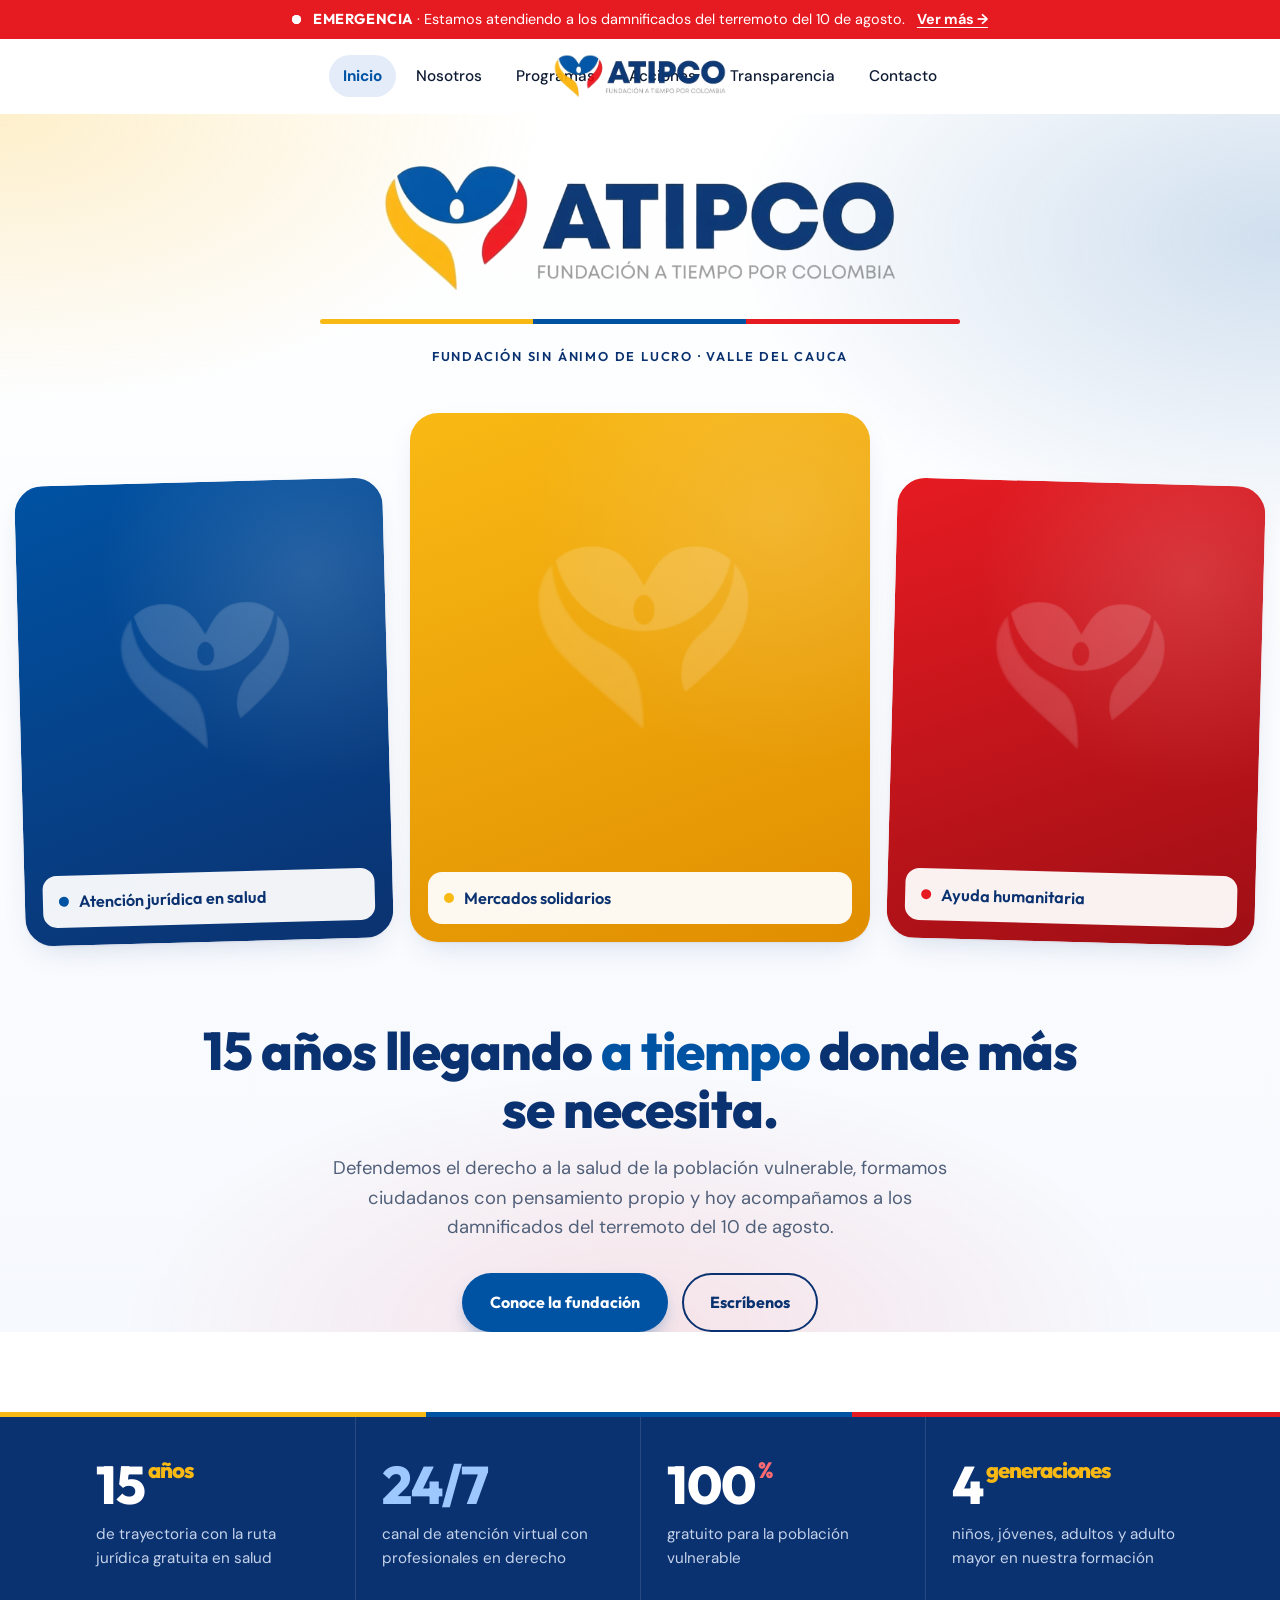
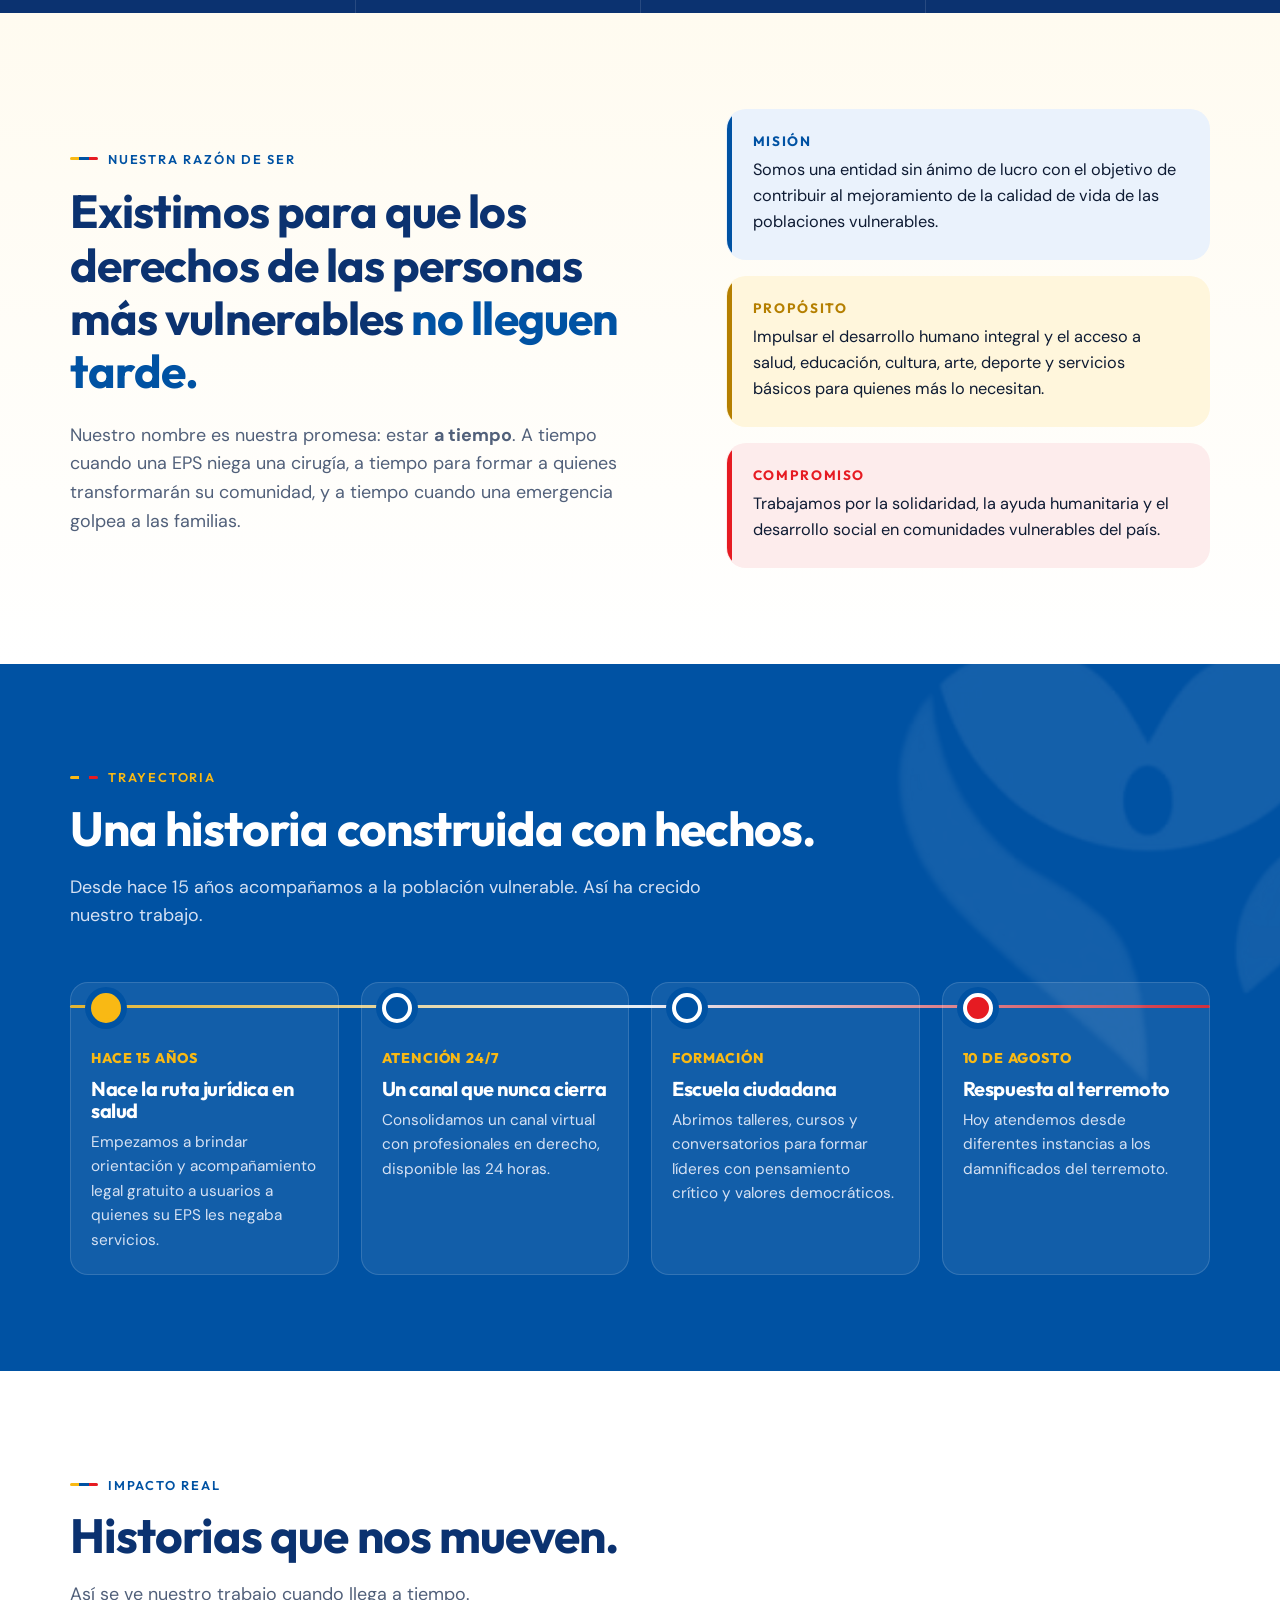
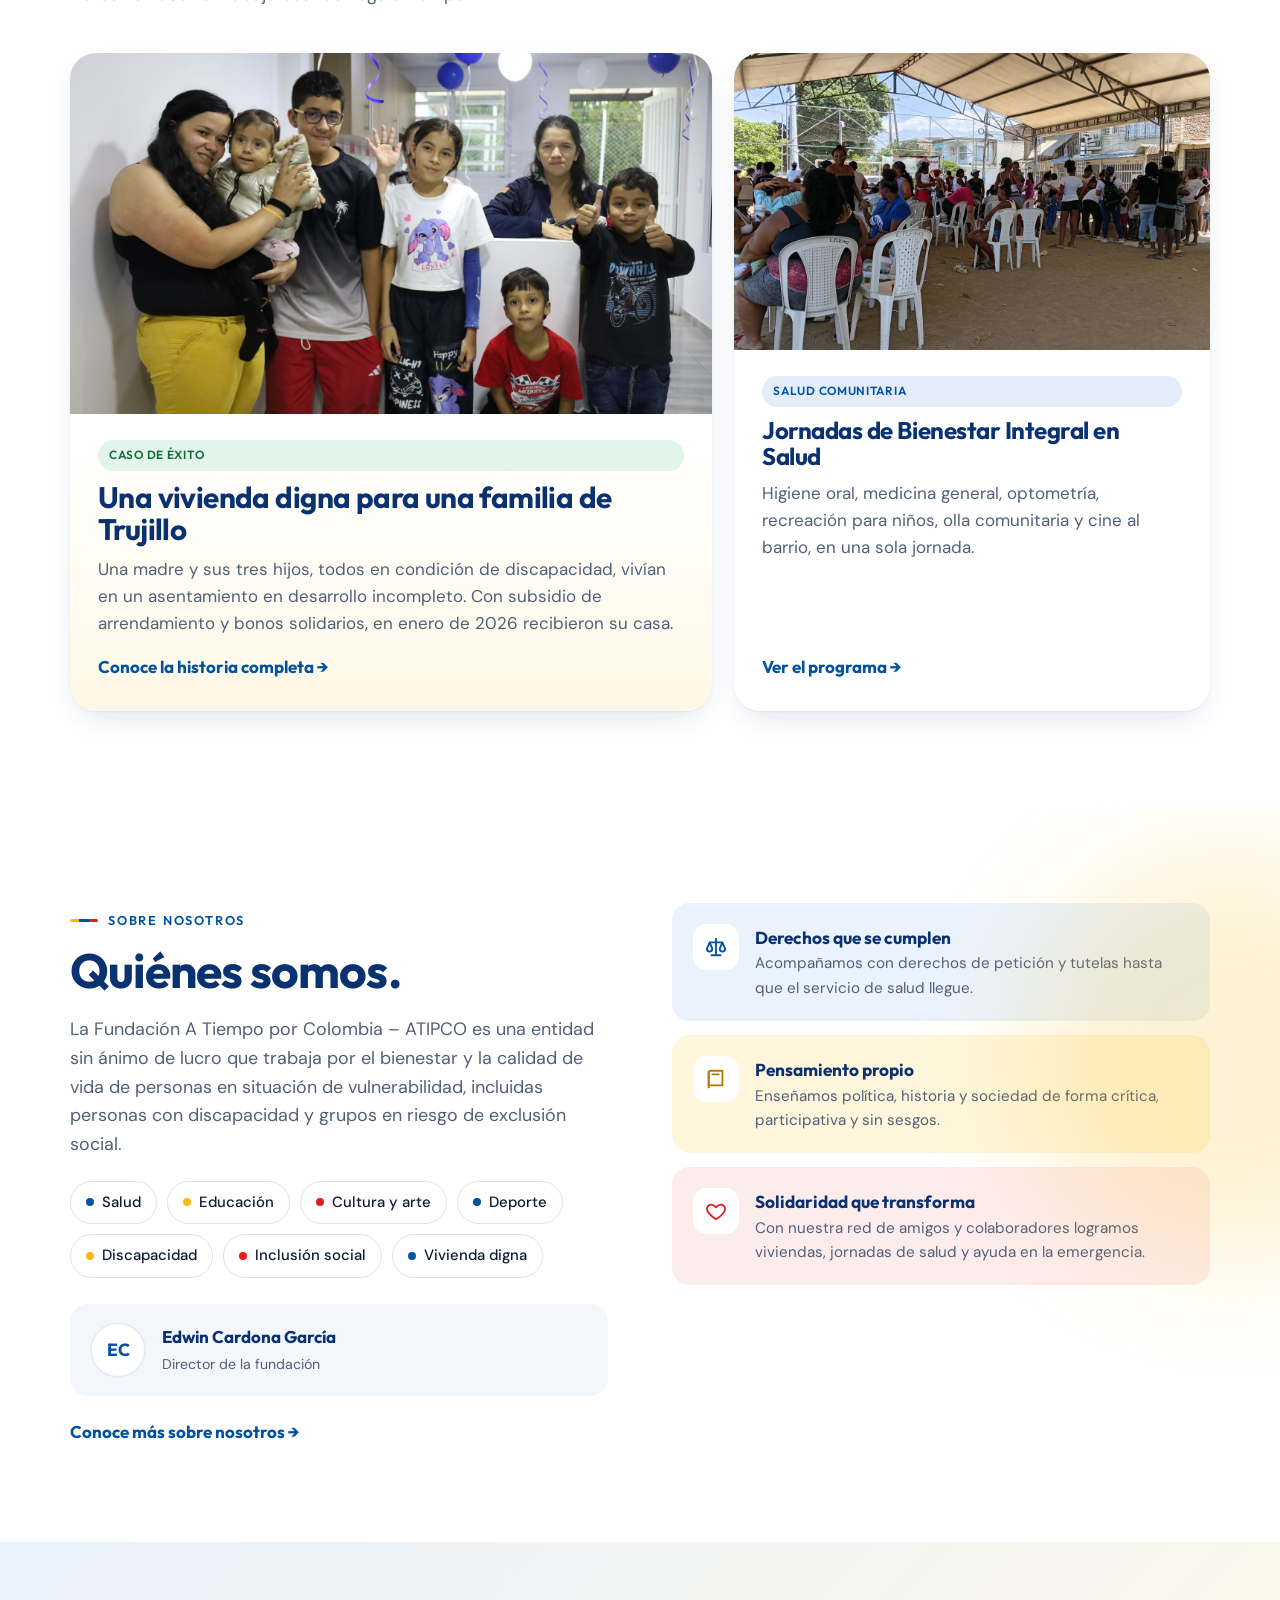
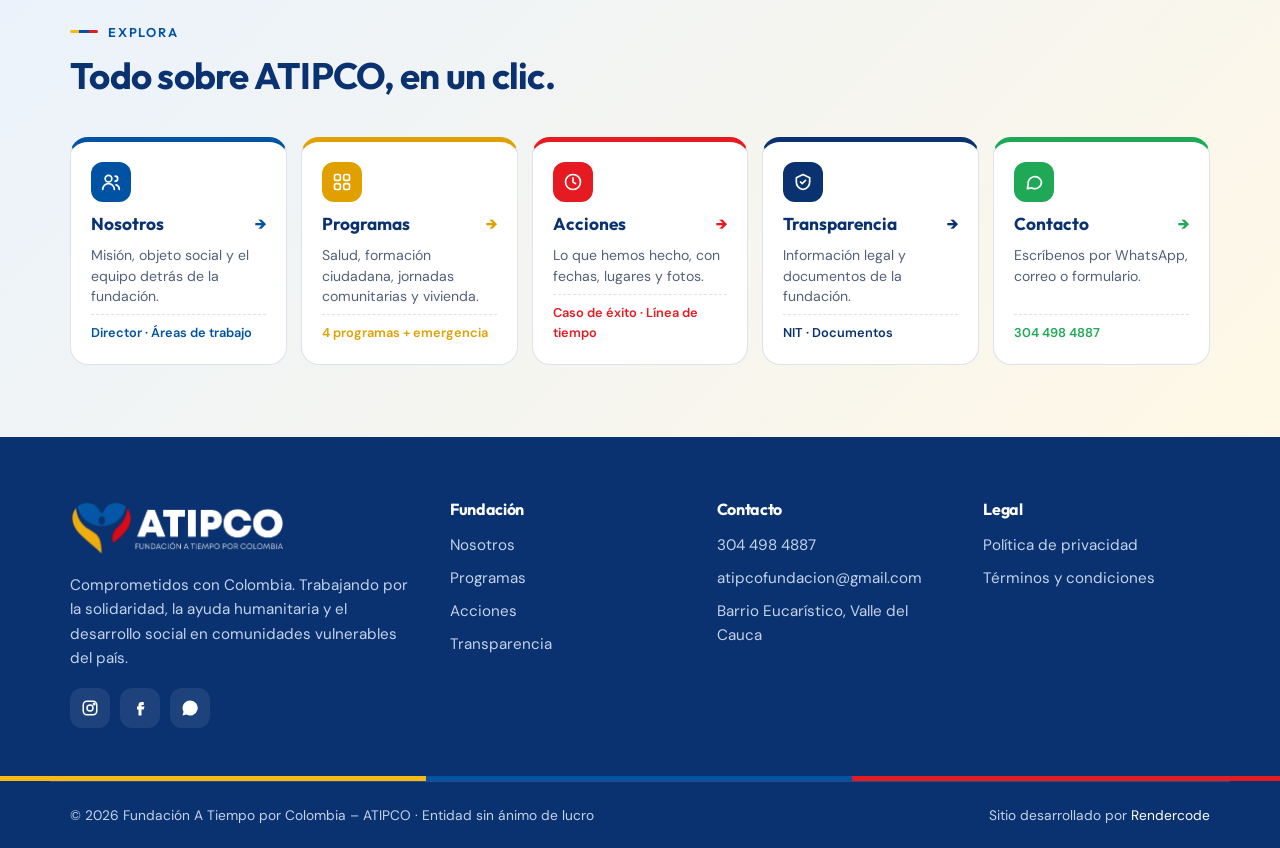
==== commit d38da8f7: "Add files via upload" ====
--- a/index.html
+++ b/index.html
@@ -38,8 +38,8 @@
   </div>
   <div class="mosaic">
     <figure class="photo " data-file="FOTO_ATIPCO_01.jpg"><img src="img/FOTO_ATIPCO_01.jpg" alt="Atención jurídica en salud" loading="lazy" onerror="this.parentNode.classList.add('empty')"><figcaption><i style="background:var(--blue)"></i>Atención jurídica en salud</figcaption></figure>
-    <figure class="photo p-yellow" data-file="FOTO_ATIPCO_02.jpg"><img src="img/FOTO_ATIPCO_02.jpg" alt="Nuestro equipo" loading="lazy" onerror="this.parentNode.classList.add('empty')"><figcaption><i style="background:var(--yellow)"></i>Nuestro equipo</figcaption></figure>
-    <figure class="photo p-red" data-file="FOTO_ATIPCO_03.jpg"><img src="img/FOTO_ATIPCO_03.jpg" alt="Ayuda humanitaria" loading="lazy" onerror="this.parentNode.classList.add('empty')"><figcaption><i style="background:var(--red)"></i>Ayuda humanitaria</figcaption></figure>
+    <figure class="photo p-yellow" data-file="FOTO_ATIPCO_02.jpg"><img src="img/FOTO_ATIPCO_02.jpg" alt="Mercados solidarios para familias vulnerables" loading="lazy" onerror="this.parentNode.classList.add('empty')"><figcaption><i style="background:var(--yellow)"></i>Mercados solidarios</figcaption></figure>
+    <figure class="photo p-red" data-file="FOTO_ATIPCO_03.jpg"><img src="img/FOTO_ATIPCO_03.jpg" alt="Donación de alimentos e insumos médicos" loading="lazy" onerror="this.parentNode.classList.add('empty')"><figcaption><i style="background:var(--red)"></i>Ayuda humanitaria</figcaption></figure>
   </div>
   <div class="wrap hero-text">
     <h1>15 años llegando <em>a tiempo</em> donde más se necesita.</h1>
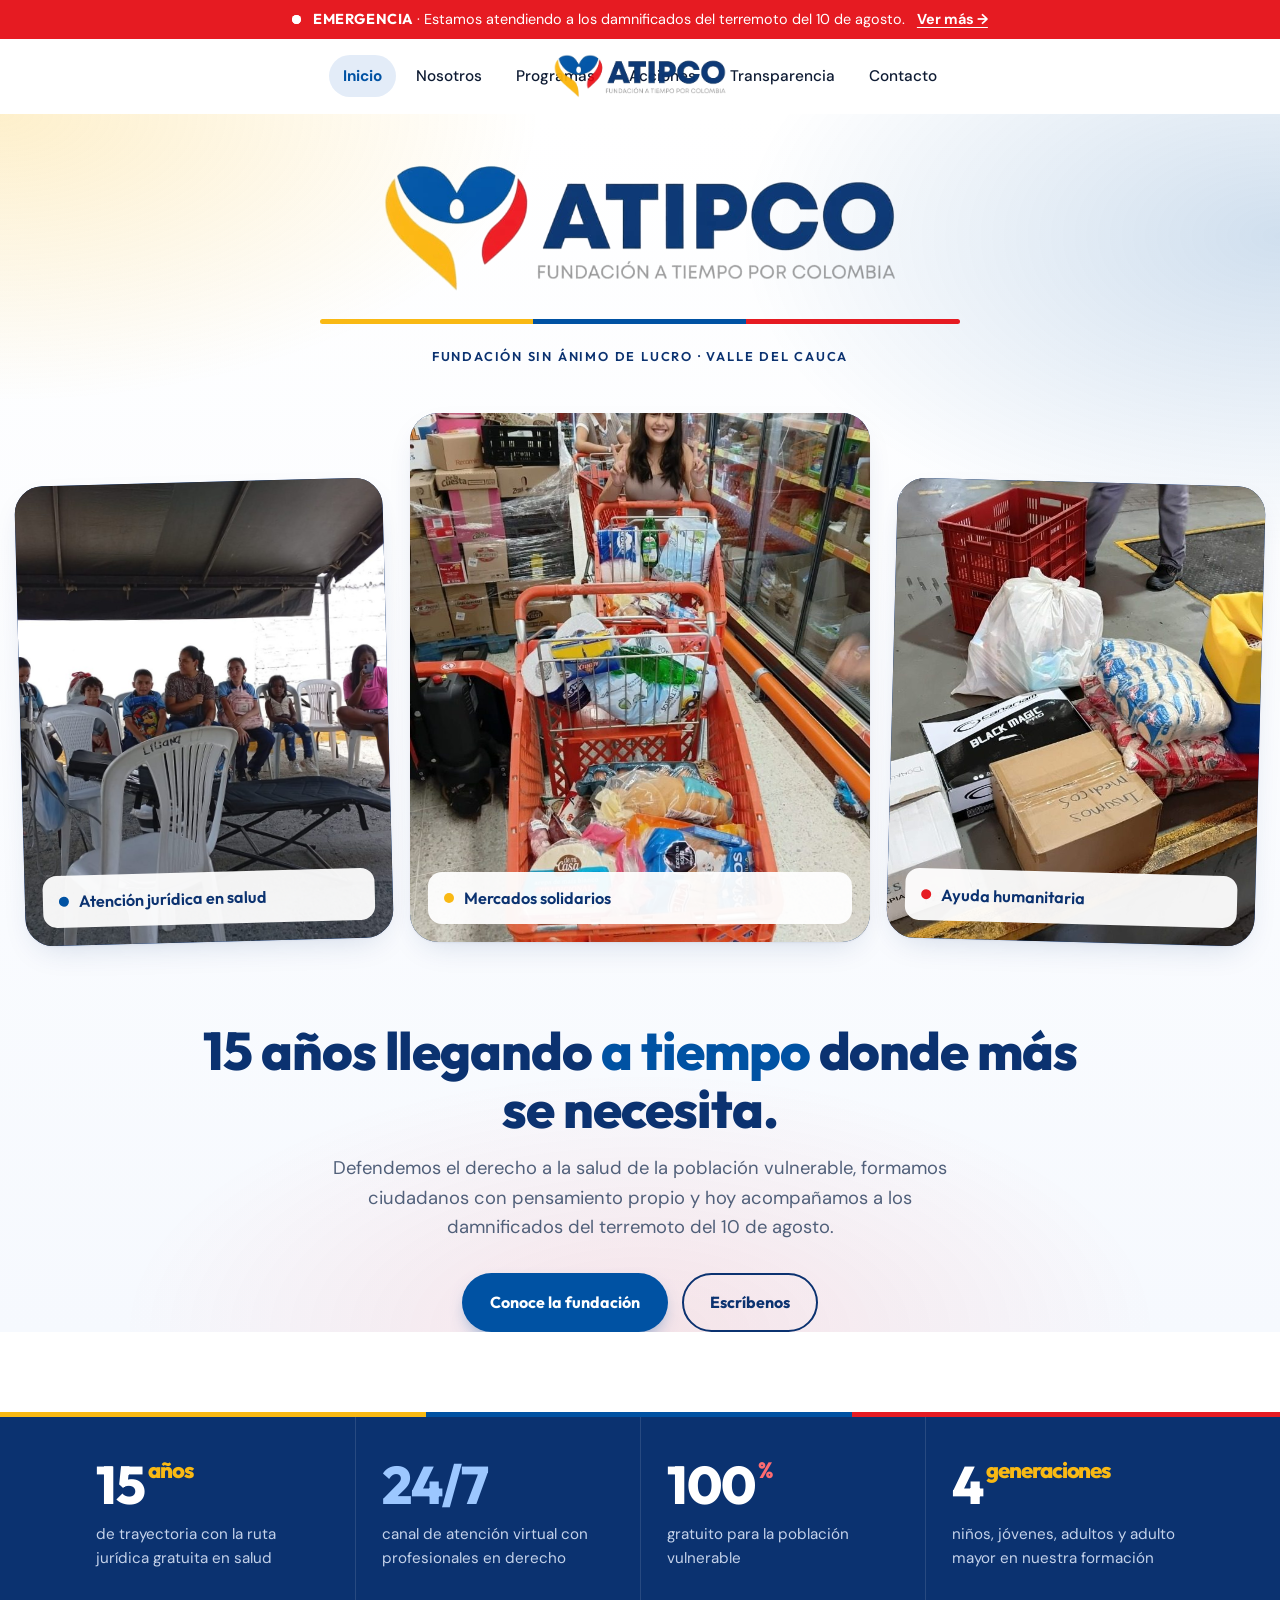
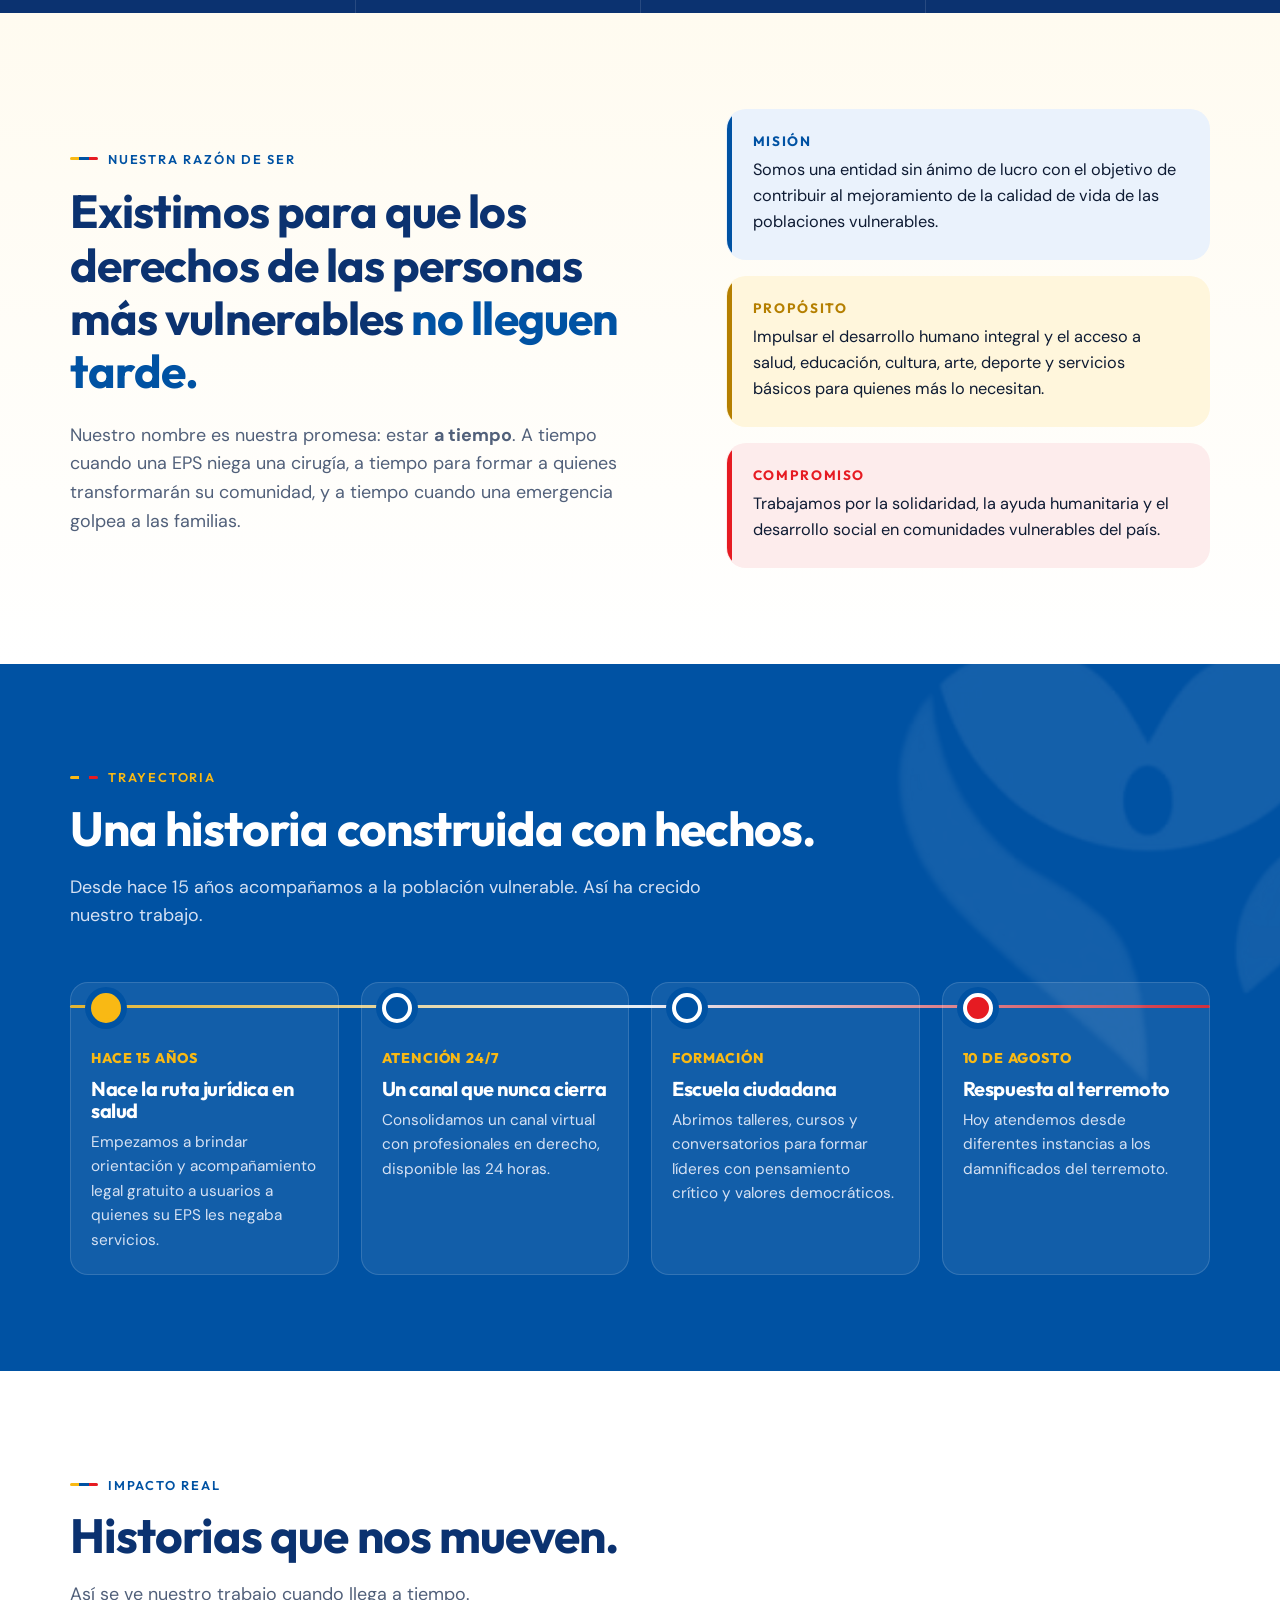
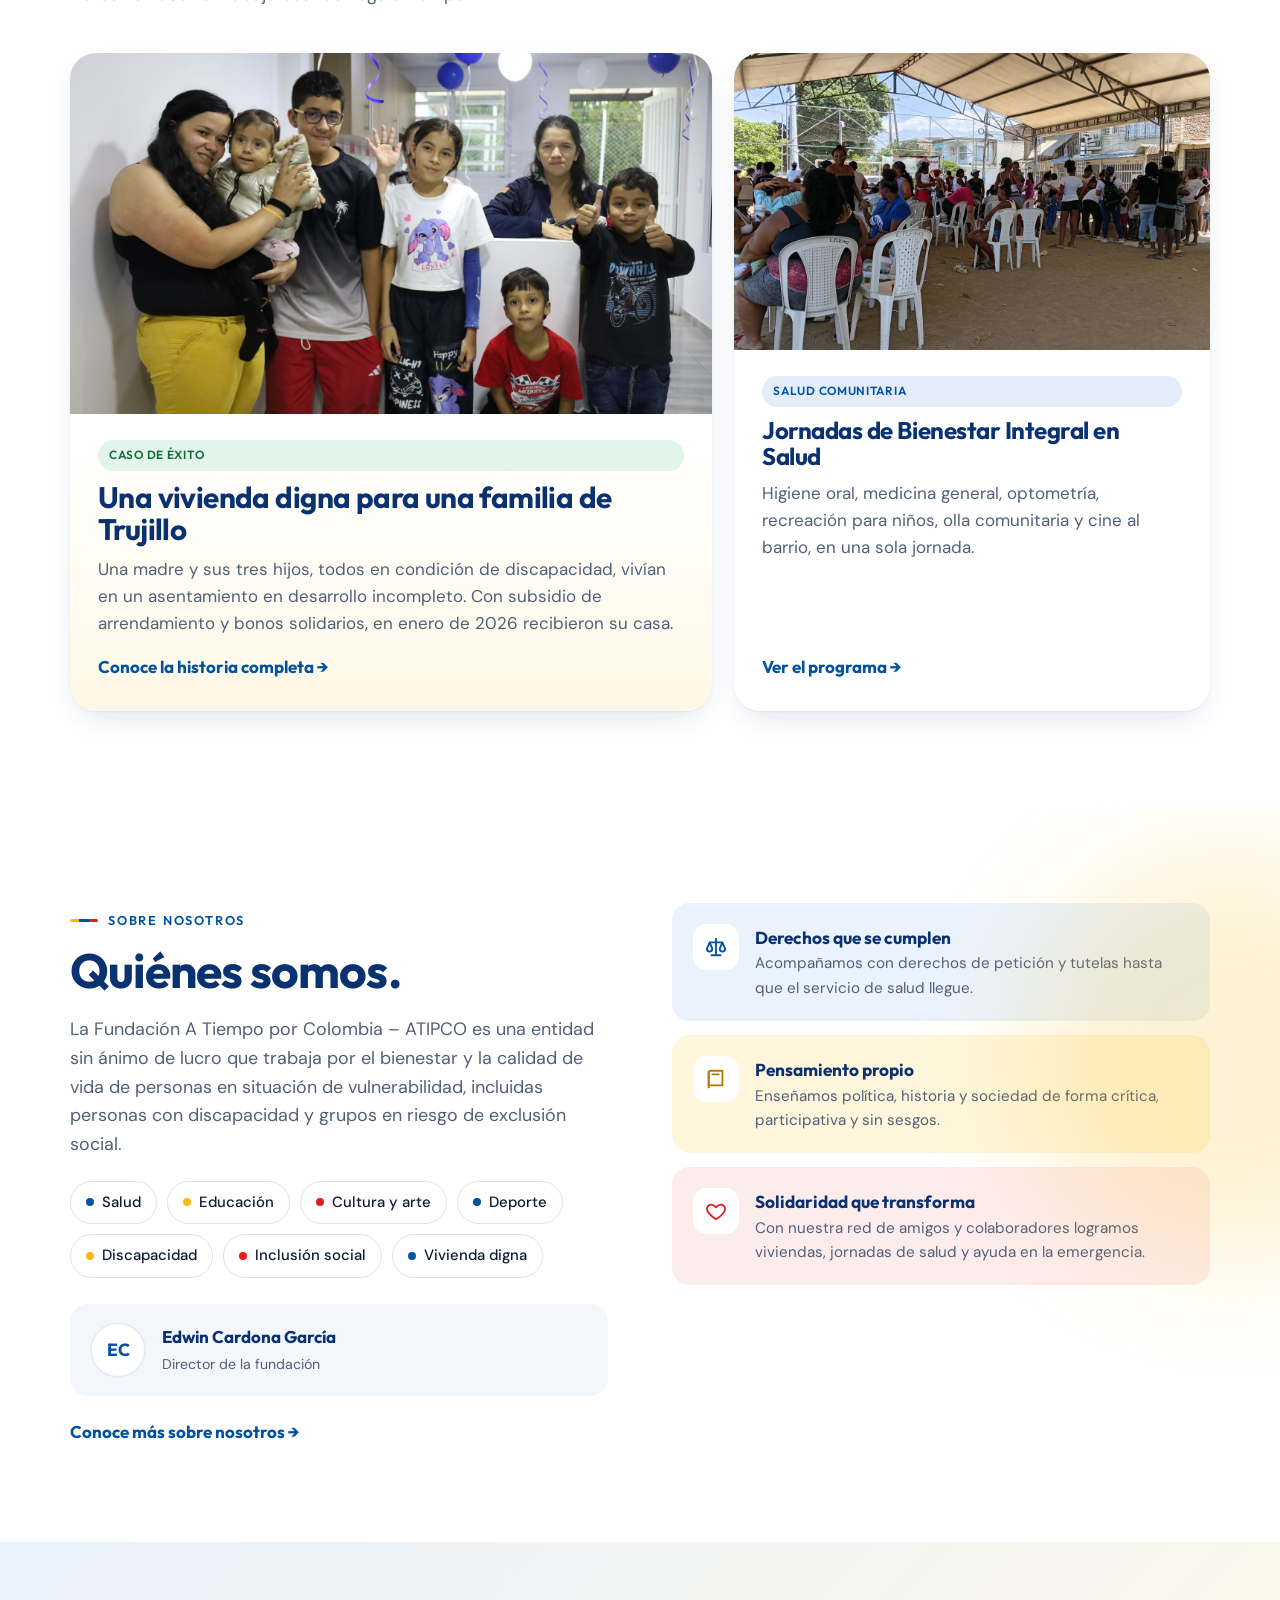
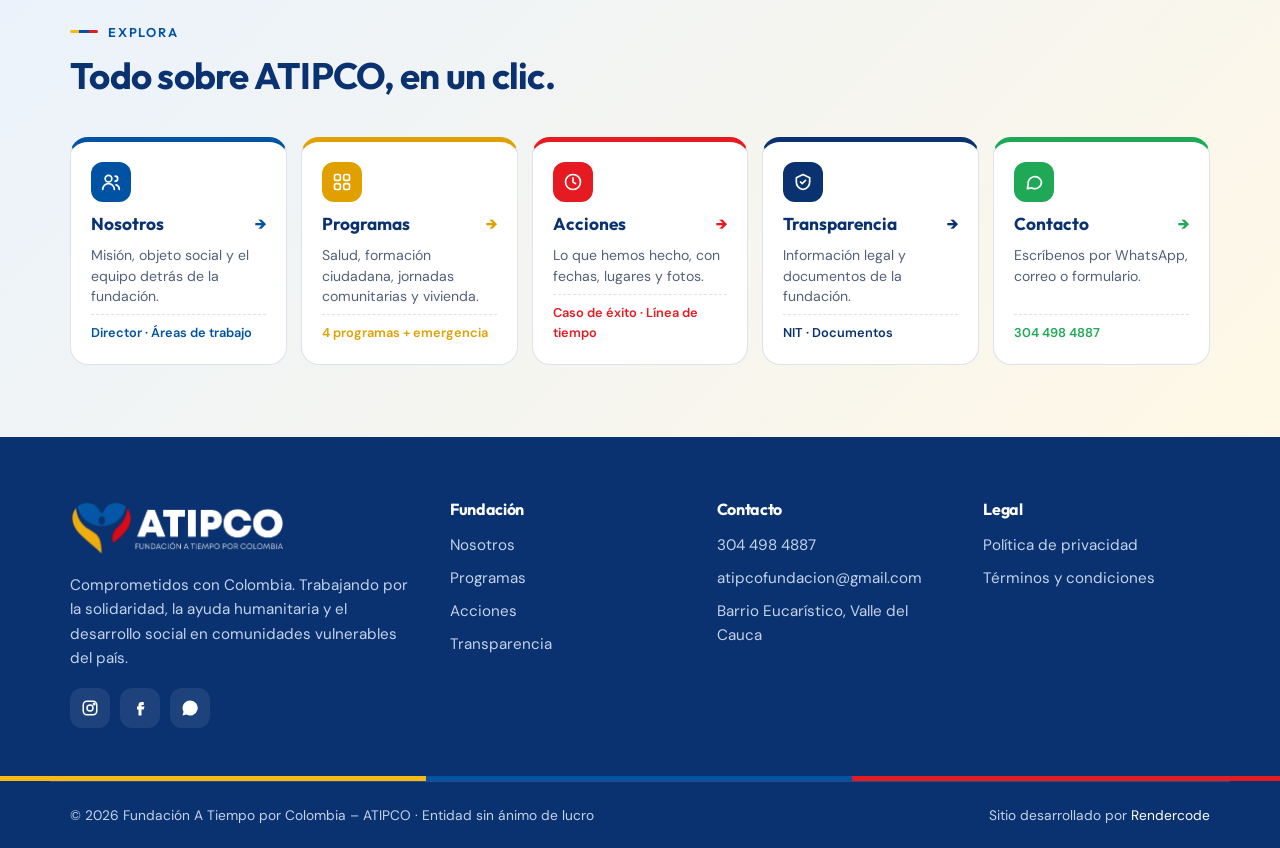
==== commit 19c8b5d6: "Add files via upload" ====
--- a/index.html
+++ b/index.html
@@ -8,11 +8,11 @@
 <meta property="og:title" content="ATIPCO · Fundación A Tiempo por Colombia">
 <meta property="og:description" content="Fundación sin ánimo de lucro con 15 años de trayectoria: atención jurídica gratuita en salud, formación ciudadana y ayuda humanitaria en Colombia.">
 <meta name="theme-color" content="#0B3270">
-<link rel="icon" href="img/ISOTIPO_ATIPCO.png">
+<link rel="icon" href="ISOTIPO_ATIPCO.png">
 <link rel="preconnect" href="https://fonts.googleapis.com">
 <link rel="preconnect" href="https://fonts.gstatic.com" crossorigin>
 <link href="https://fonts.googleapis.com/css2?family=Outfit:wght@500;600;700;800&family=DM+Sans:opsz,wght@9..40,400;9..40,500;9..40,700&display=swap" rel="stylesheet">
-<link rel="stylesheet" href="css/styles.css">
+<link rel="stylesheet" href="styles.css">
 </head>
 <body class="is-home">
 <div class="alert" role="region" aria-label="Emergencia">
@@ -24,7 +24,7 @@
 </div>
 <header class="site-header">
   <nav class="wrap nav" aria-label="Principal">
-    <a href="index.html" class="logo" aria-label="ATIPCO, inicio"><img src="img/LOGO_ATIPCO.png" alt="ATIPCO · Fundación A Tiempo por Colombia" width="866" height="218"></a>
+    <a href="index.html" class="logo" aria-label="ATIPCO, inicio"><img src="LOGO_ATIPCO.png" alt="ATIPCO · Fundación A Tiempo por Colombia" width="866" height="218"></a>
     <ul class="menu" id="menu"><li><a href="index.html" aria-current="page">Inicio</a></li><li><a href="nosotros.html">Nosotros</a></li><li><a href="programas.html">Programas</a></li><li><a href="acciones.html">Acciones</a></li><li><a href="transparencia.html">Transparencia</a></li><li><a href="contacto.html">Contacto</a></li></ul>
     <button class="burger" aria-label="Abrir menú" aria-expanded="false" aria-controls="menu"><span></span></button>
   </nav>
@@ -32,14 +32,17 @@
 <main>
 <section class="home-hero" id="inicio">
   <div class="wrap">
-    <img class="hero-logo" src="img/LOGO_ATIPCO.png" alt="ATIPCO · Fundación A Tiempo por Colombia" width="866" height="218">
+    <img class="hero-logo" src="LOGO_ATIPCO.png" alt="ATIPCO · Fundación A Tiempo por Colombia" width="866" height="218">
     <div class="hero-line" aria-hidden="true"></div>
     <span class="eyebrow">Fundación sin ánimo de lucro · Valle del Cauca</span>
   </div>
   <div class="mosaic">
-    <figure class="photo " data-file="FOTO_ATIPCO_01.jpg"><img src="img/FOTO_ATIPCO_01.jpg" alt="Atención jurídica en salud" loading="lazy" onerror="this.parentNode.classList.add('empty')"><figcaption><i style="background:var(--blue)"></i>Atención jurídica en salud</figcaption></figure>
-    <figure class="photo p-yellow" data-file="FOTO_ATIPCO_02.jpg"><img src="img/FOTO_ATIPCO_02.jpg" alt="Mercados solidarios para familias vulnerables" loading="lazy" onerror="this.parentNode.classList.add('empty')"><figcaption><i style="background:var(--yellow)"></i>Mercados solidarios</figcaption></figure>
-    <figure class="photo p-red" data-file="FOTO_ATIPCO_03.jpg"><img src="img/FOTO_ATIPCO_03.jpg" alt="Donación de alimentos e insumos médicos" loading="lazy" onerror="this.parentNode.classList.add('empty')"><figcaption><i style="background:var(--red)"></i>Ayuda humanitaria</figcaption></figure>
+    <!-- 📷 IMAGEN: FOTO_ATIPCO_01.jpg · Atención jurídica en salud -->
+    <figure class="photo " data-file="FOTO_ATIPCO_01.jpg"><img src="FOTO_ATIPCO_01.jpg" alt="Atención jurídica en salud" loading="lazy" onerror="this.parentNode.classList.add('empty')"><figcaption><i style="background:var(--blue)"></i>Atención jurídica en salud</figcaption></figure>
+    <!-- 📷 IMAGEN: FOTO_ATIPCO_02.jpg · Mercados solidarios -->
+    <figure class="photo p-yellow" data-file="FOTO_ATIPCO_02.jpg"><img src="FOTO_ATIPCO_02.jpg" alt="Mercados solidarios para familias vulnerables" loading="lazy" onerror="this.parentNode.classList.add('empty')"><figcaption><i style="background:var(--yellow)"></i>Mercados solidarios</figcaption></figure>
+    <!-- 📷 IMAGEN: FOTO_ATIPCO_03.jpg · Ayuda humanitaria -->
+    <figure class="photo p-red" data-file="FOTO_ATIPCO_03.jpg"><img src="FOTO_ATIPCO_03.jpg" alt="Donación de alimentos e insumos médicos" loading="lazy" onerror="this.parentNode.classList.add('empty')"><figcaption><i style="background:var(--red)"></i>Ayuda humanitaria</figcaption></figure>
   </div>
   <div class="wrap hero-text">
     <h1>15 años llegando <em>a tiempo</em> donde más se necesita.</h1>
@@ -104,7 +107,8 @@
     </div>
     <div class="stories">
       <a class="story story-main rv" href="acciones.html#caso-trujillo">
-        <figure class="photo p-yellow" data-file="FOTO_ATIPCO_07.jpg"><img src="img/FOTO_ATIPCO_07.jpg" alt="Trujillo, Valle · Enero 2026" loading="lazy" onerror="this.parentNode.classList.add('empty')"><figcaption><i style="background:var(--yellow)"></i>Trujillo, Valle · Enero 2026</figcaption></figure>
+        <!-- 📷 IMAGEN: FOTO_ATIPCO_07.jpg · Trujillo, Valle · Enero 2026 -->
+        <figure class="photo p-yellow" data-file="FOTO_ATIPCO_07.jpg"><img src="FOTO_ATIPCO_07.jpg" alt="Trujillo, Valle · Enero 2026" loading="lazy" onerror="this.parentNode.classList.add('empty')"><figcaption><i style="background:var(--yellow)"></i>Trujillo, Valle · Enero 2026</figcaption></figure>
         <div class="story-body">
           <span class="tag green">Caso de éxito</span>
           <h3>Una vivienda digna para una familia de Trujillo</h3>
@@ -113,7 +117,8 @@
         </div>
       </a>
       <a class="story rv" href="programas.html#bienestar">
-        <figure class="photo " data-file="FOTO_JORNADA_01.jpg"><img src="img/FOTO_JORNADA_01.jpg" alt="Jornada comunitaria" loading="lazy" onerror="this.parentNode.classList.add('empty')"><figcaption><i style="background:var(--blue)"></i>Jornada comunitaria</figcaption></figure>
+        <!-- 📷 IMAGEN: FOTO_JORNADA_01.jpg · Jornada comunitaria -->
+        <figure class="photo " data-file="FOTO_JORNADA_01.jpg"><img src="FOTO_JORNADA_01.jpg" alt="Jornada comunitaria" loading="lazy" onerror="this.parentNode.classList.add('empty')"><figcaption><i style="background:var(--blue)"></i>Jornada comunitaria</figcaption></figure>
         <div class="story-body">
           <span class="tag">Salud comunitaria</span>
           <h3>Jornadas de Bienestar Integral en Salud</h3>
@@ -177,7 +182,7 @@
 <footer>
   <div class="wrap foot-grid">
     <div>
-      <img class="flogo" src="img/LOGO_ATIPCO_blanco.png" alt="ATIPCO · Fundación A Tiempo por Colombia" width="866" height="218">
+      <img class="flogo" src="LOGO_ATIPCO_blanco.png" alt="ATIPCO · Fundación A Tiempo por Colombia" width="866" height="218">
       <p>Comprometidos con Colombia. Trabajando por la solidaridad, la ayuda humanitaria y el desarrollo social en comunidades vulnerables del país.</p>
       <div class="social">
         <a href="#" aria-label="Instagram (pendiente)"><svg viewBox="0 0 24 24" fill="none" stroke="currentColor" stroke-width="2"><rect x="3" y="3" width="18" height="18" rx="5"/><circle cx="12" cy="12" r="4"/><circle cx="17.5" cy="6.5" r="1" fill="currentColor"/></svg></a>
@@ -212,6 +217,6 @@
     <p>Este documento se publicará en la versión final del sitio. Mientras tanto, puedes solicitarlo a <a href="mailto:atipcofundacion@gmail.com">atipcofundacion@gmail.com</a>.</p>
   </div>
 </div>
-<script src="js/main.js"></script>
+<script src="main.js"></script>
 </body>
 </html>
--- a/styles.css
+++ b/styles.css
@@ -0,0 +1,708 @@
+/* ==========================================================
+   ATIPCO · Fundación A Tiempo por Colombia
+   Hoja de estilos compartida · Rendercode
+   ========================================================== */
+
+/* ---------- 1. Tokens ---------- */
+:root{
+  --navy:#0B3270;
+  --blue:#0052A3;
+  --yellow:#F9B914;
+  --red:#E61B22;
+  --ink:#0E1B33;
+  --muted:#51607A;
+  --line:#DCE3EE;
+  --paper:#FFFFFF;
+  --soft:#F3F6FB;
+  --sky:#E3ECF8;
+  --radius:18px;
+  --shadow:0 1px 2px rgba(11,50,112,.06),0 12px 32px -12px rgba(11,50,112,.18);
+  --font-d:'Outfit',system-ui,sans-serif;
+  --font-t:'DM Sans',system-ui,sans-serif;
+  --max:1180px;
+  --tri:linear-gradient(90deg,var(--yellow) 0 33.3%,var(--blue) 33.3% 66.6%,var(--red) 66.6%);
+}
+
+/* ---------- 2. Base ---------- */
+*{box-sizing:border-box;margin:0;padding:0}
+html{scroll-behavior:smooth;scroll-padding-top:96px}
+body{font-family:var(--font-t);color:var(--ink);background:var(--paper);line-height:1.6;font-size:17px;-webkit-font-smoothing:antialiased;overflow-x:hidden}
+img{max-width:100%;display:block}
+a{color:inherit}
+h1,h2,h3,h4{font-family:var(--font-d);line-height:1.1;letter-spacing:-.02em;color:var(--navy)}
+.wrap{width:100%;max-width:var(--max);margin:0 auto;padding:0 20px}
+.section{padding:96px 0}
+.section.tight{padding:72px 0}
+.bg-soft{background:var(--soft)}
+.section h2{font-size:clamp(2rem,4.2vw,3rem);margin:14px 0 18px}
+.lead{font-size:1.12rem;color:var(--muted);max-width:660px}
+.center{text-align:center}
+.center .lead{margin-left:auto;margin-right:auto}
+.eyebrow{font-family:var(--font-d);font-weight:600;font-size:.8rem;letter-spacing:.14em;text-transform:uppercase;color:var(--blue);display:inline-flex;align-items:center;gap:10px}
+.eyebrow::before{content:"";width:28px;height:3px;border-radius:3px;background:var(--tri)}
+.tricolor{height:5px;background:var(--tri)}
+.tag{font-family:var(--font-d);font-weight:600;font-size:.74rem;letter-spacing:.06em;text-transform:uppercase;padding:6px 11px;border-radius:999px;background:var(--sky);color:var(--blue);white-space:nowrap;display:inline-block}
+.tag.green{background:#E3F5EA;color:#146C3A}
+.tag.red{background:#FDE4E5;color:#B3121A}
+.pend{display:inline-block;font-size:.8rem;font-weight:600;padding:3px 10px;border-radius:999px;background:#FFF4D6;color:#8A6200;border:1px dashed #E7C35A}
+.chip{font-size:.84rem;padding:6px 12px;border-radius:999px;background:var(--soft);color:var(--navy);font-weight:500}
+
+/* ---------- 3. Botones ---------- */
+.btn{display:inline-flex;align-items:center;justify-content:center;gap:10px;font-family:var(--font-d);font-weight:700;font-size:1rem;padding:15px 26px;border-radius:999px;border:2px solid transparent;text-decoration:none;cursor:pointer;transition:transform .2s,box-shadow .2s,background .2s,color .2s;white-space:nowrap}
+.btn svg{width:18px;height:18px}
+.btn-primary{background:var(--blue);color:#fff;box-shadow:0 8px 20px -10px rgba(0,82,163,.8)}
+.btn-primary:hover{background:var(--navy);transform:translateY(-2px)}
+.btn-ghost{border-color:var(--navy);color:var(--navy);background:transparent}
+.btn-ghost:hover{background:var(--navy);color:#fff}
+.btn-light{background:#fff;color:var(--navy)}
+.btn-light:hover{background:var(--yellow)}
+.link-arrow{font-family:var(--font-d);font-weight:700;color:var(--blue);text-decoration:none;display:inline-flex;gap:6px;align-items:center;transition:gap .2s}
+.link-arrow:hover{gap:11px}
+:focus-visible{outline:3px solid var(--blue);outline-offset:3px}
+
+/* ---------- 4. Barra de emergencia ---------- */
+.alert{background:var(--red);color:#fff;font-size:.9rem}
+.alert .wrap{display:flex;align-items:center;justify-content:center;gap:12px;padding-top:8px;padding-bottom:8px;text-align:center;flex-wrap:wrap}
+.alert strong{font-family:var(--font-d);letter-spacing:.04em}
+.alert a{font-weight:700;text-underline-offset:3px}
+.pulse{width:9px;height:9px;border-radius:50%;background:#fff;position:relative;flex:none}
+.pulse::after{content:"";position:absolute;inset:0;border-radius:50%;background:#fff;animation:pulse 1.8s infinite}
+@keyframes pulse{to{transform:scale(3);opacity:0}}
+
+/* ---------- 5. Header ---------- */
+.site-header{position:sticky;top:0;z-index:50;background:rgba(255,255,255,.92);backdrop-filter:saturate(1.4) blur(12px);-webkit-backdrop-filter:saturate(1.4) blur(12px);border-bottom:1px solid transparent;transition:border-color .3s,box-shadow .3s}
+.site-header.scrolled{border-color:var(--line);box-shadow:0 6px 24px -18px rgba(11,50,112,.5)}
+.nav{display:flex;align-items:center;justify-content:space-between;height:74px;gap:20px}
+.nav .logo{display:block;transition:opacity .35s,transform .35s}
+.nav .logo img{height:44px;width:auto}
+.menu{display:flex;gap:6px;list-style:none;align-items:center}
+.menu a{display:block;text-decoration:none;font-weight:500;color:var(--ink);font-size:.96rem;padding:9px 14px;border-radius:999px;transition:background .2s,color .2s}
+.menu a:hover{background:var(--soft)}
+.menu a[aria-current="page"]{background:var(--sky);color:var(--blue);font-weight:700}
+.burger{display:none;width:44px;height:44px;border:0;background:var(--soft);border-radius:12px;cursor:pointer;align-items:center;justify-content:center}
+.burger span,.burger span::before,.burger span::after{display:block;width:20px;height:2px;background:var(--navy);border-radius:2px;position:relative;transition:.25s}
+.burger span::before,.burger span::after{content:"";position:absolute;left:0}
+.burger span::before{top:-6px}.burger span::after{top:6px}
+.nav-open .burger span{background:transparent}
+.nav-open .burger span::before{top:0;transform:rotate(45deg)}
+.nav-open .burger span::after{top:0;transform:rotate(-45deg)}
+
+/* Header de inicio: el logo pequeño aparece al pasar el logo grande */
+.is-home .site-header:not(.show-logo) .nav .logo{opacity:0;transform:translateY(-6px);pointer-events:none}
+@media (min-width:1025px){
+  .is-home .site-header:not(.show-logo) .nav{justify-content:center}
+  .is-home .site-header:not(.show-logo) .nav .logo{position:absolute}
+}
+
+/* ---------- 6. HERO DE INICIO ---------- */
+.home-hero{position:relative;padding:48px 0 0;text-align:center;overflow:hidden;background:
+  radial-gradient(700px 380px at 10% 0%,rgba(249,185,20,.13),transparent 60%),
+  radial-gradient(800px 420px at 95% 20%,rgba(0,82,163,.10),transparent 60%),
+  radial-gradient(600px 300px at 50% 100%,rgba(230,27,34,.06),transparent 60%)}
+.hero-logo{width:min(520px,84vw);height:auto;margin:0 auto;animation:logoIn 1s cubic-bezier(.2,.8,.2,1) both}
+@keyframes logoIn{from{opacity:0;transform:translateY(18px) scale(.97)}to{opacity:1;transform:none}}
+.hero-line{width:min(640px,88vw);height:5px;border-radius:5px;background:var(--tri);margin:26px auto 0;transform-origin:left;animation:grow 1.1s .35s cubic-bezier(.6,.1,.2,1) both}
+@keyframes grow{from{transform:scaleX(0)}to{transform:scaleX(1)}}
+.home-hero .eyebrow{margin-top:22px}
+.hero-text{margin-top:48px}
+.home-hero .eyebrow::before{display:none}
+.home-hero h1{font-size:clamp(2rem,4.6vw,3.3rem);font-weight:800;margin:14px auto 16px;max-width:880px}
+.home-hero h1 em{font-style:normal;color:var(--blue);position:relative;white-space:nowrap}
+.home-hero h1 em::after{content:"";position:absolute;left:0;right:0;bottom:.02em;height:.16em;background:var(--yellow);border-radius:4px;z-index:-1;opacity:.85}
+.home-hero .lead{margin:0 auto 30px;font-size:1.15rem}
+.hero-actions{display:flex;gap:14px;flex-wrap:wrap;justify-content:center}
+
+/* Mosaico de fotos */
+.mosaic{display:grid;grid-template-columns:1fr 1.35fr 1fr;gap:18px;align-items:center;margin:40px auto 0;max-width:1100px;padding:0 20px}
+.photo{position:relative;border-radius:24px;overflow:hidden;aspect-ratio:4/4.2;box-shadow:var(--shadow);background:var(--navy)}
+.mosaic .photo:nth-child(2){aspect-ratio:4/3.4}
+.mosaic .photo:nth-child(1),.mosaic .photo:nth-child(3){transform:translateY(22px)}
+.photo img{width:100%;height:100%;object-fit:cover}
+.photo figcaption{position:absolute;left:14px;bottom:14px;right:14px;display:flex;align-items:center;gap:10px;background:rgba(255,255,255,.94);border-radius:14px;padding:10px 14px;font-family:var(--font-d);font-weight:600;color:var(--navy);font-size:.95rem;text-align:left}
+.photo figcaption i{width:10px;height:10px;border-radius:50%;flex:none}
+/* Placeholder de marca mientras llegan las fotos reales */
+.photo.empty img{display:none}
+.photo.empty{background:
+  radial-gradient(circle at 80% 20%,rgba(255,255,255,.14),transparent 45%),
+  linear-gradient(160deg,var(--c1,var(--blue)),var(--c2,var(--navy)))}
+.photo.empty::before{content:"";position:absolute;inset:0;background:url(ISOTIPO_ATIPCO.png) center 38%/48% no-repeat;opacity:.16;filter:brightness(0) invert(1)}
+.photo.empty::after{content:attr(data-file);position:absolute;top:14px;left:14px;font-size:.72rem;letter-spacing:.08em;color:rgba(255,255,255,.75);font-family:var(--font-d);font-weight:600}
+.photo.p-yellow{--c1:#F9B914;--c2:#E08E00}
+.photo.p-red{--c1:#E61B22;--c2:#9E0F15}
+
+/* ---------- 7. Cifras ---------- */
+.stats{background:var(--navy);color:#fff}
+.stats-grid{display:grid;grid-template-columns:repeat(4,1fr)}
+.stat{padding:42px 26px;border-left:1px solid rgba(255,255,255,.12)}
+.stat:first-child{border-left:0}
+.stat .num{font-family:var(--font-d);font-weight:800;font-size:clamp(2.3rem,4.4vw,3.3rem);line-height:1;letter-spacing:-.02em}
+.stat .num sup{font-size:.42em;color:var(--yellow);vertical-align:top;margin-left:3px}
+.stat p{margin-top:10px;color:#C4D2EA;font-size:.95rem;max-width:230px}
+
+/* ---------- 8. Razón de ser ---------- */
+.reason{display:grid;grid-template-columns:1.1fr .9fr;gap:64px;align-items:center}
+.big-quote{font-family:var(--font-d);font-weight:700;font-size:clamp(1.9rem,3.8vw,2.9rem);line-height:1.15;color:var(--navy);letter-spacing:-.02em;margin:16px 0 22px}
+.big-quote span{color:var(--blue)}
+.reason-cards{display:grid;gap:16px}
+.rcard{background:#fff;border:1px solid var(--line);border-radius:20px;padding:24px 26px;position:relative;overflow:hidden}
+.rcard::before{content:"";position:absolute;left:0;top:0;bottom:0;width:5px;background:var(--c,var(--blue))}
+.rcard h3{font-size:.85rem;letter-spacing:.12em;text-transform:uppercase;color:var(--c,var(--blue));margin-bottom:8px}
+.rcard p{color:var(--ink);font-size:1.02rem}
+
+/* ---------- 9. Trayectoria (horizontal) ---------- */
+.journey{display:grid;grid-template-columns:repeat(4,1fr);gap:22px;margin-top:52px;position:relative}
+.journey::before{content:"";position:absolute;left:0;right:0;top:23px;height:3px;background:var(--tri);border-radius:3px;opacity:.9}
+.jstep{position:relative;padding-top:64px}
+.jstep .jdot{position:absolute;top:10px;left:0;width:30px;height:30px;border-radius:50%;background:#fff;border:4px solid var(--c,var(--blue));box-shadow:0 0 0 6px var(--soft)}
+.jstep .when{font-family:var(--font-d);font-weight:800;color:var(--c,var(--blue));letter-spacing:.06em;text-transform:uppercase;font-size:.88rem}
+.jstep h3{font-size:1.25rem;margin:8px 0 8px}
+.jstep p{color:var(--muted);font-size:.96rem}
+
+/* ---------- 10. Sobre nosotros (inicio) ---------- */
+.about-grid{display:grid;grid-template-columns:1fr 1fr;gap:64px;align-items:start}
+.director{display:flex;align-items:center;gap:16px;margin-top:26px;background:var(--soft);border-radius:18px;padding:18px 20px}
+.avatar{width:56px;height:56px;border-radius:50%;background:#fff;display:grid;place-items:center;font-family:var(--font-d);font-weight:700;color:var(--blue);font-size:1.1rem;flex:none;box-shadow:inset 0 0 0 2px var(--sky)}
+.director b{display:block;font-family:var(--font-d);color:var(--navy)}
+.director small{color:var(--muted)}
+.areas{display:flex;flex-wrap:wrap;gap:10px;margin-top:22px}
+.areas span{display:inline-flex;align-items:center;gap:8px;padding:9px 15px;border:1px solid var(--line);border-radius:999px;font-size:.93rem;font-weight:500;background:#fff}
+.areas span i{width:8px;height:8px;border-radius:50%;display:block}
+.values{display:grid;gap:14px}
+.value{display:flex;gap:16px;align-items:flex-start;padding:20px;border-radius:18px;border:1px solid var(--line);background:#fff}
+.value .ic{width:46px;height:46px;border-radius:14px;display:grid;place-items:center;flex:none;background:var(--sky);color:var(--blue)}
+.value .ic svg{width:22px;height:22px}
+.value b{font-family:var(--font-d);color:var(--navy);font-size:1.08rem;display:block}
+.value p{color:var(--muted);font-size:.95rem}
+
+/* ---------- 11. Accesos directos ---------- */
+.shortcuts{display:grid;grid-template-columns:repeat(5,1fr);gap:14px;margin-top:40px}
+.sc{display:flex;flex-direction:column;gap:8px;text-decoration:none;background:#fff;border:1px solid var(--line);border-radius:18px;padding:20px;transition:transform .25s,box-shadow .25s,border-color .25s;position:relative}
+.sc:hover{transform:translateY(-4px);box-shadow:var(--shadow);border-color:transparent}
+.sc .ic{width:40px;height:40px;border-radius:12px;display:grid;place-items:center;background:var(--sky);color:var(--blue)}
+.sc .ic svg{width:20px;height:20px}
+.sc b{font-family:var(--font-d);color:var(--navy);font-size:1.08rem;display:flex;justify-content:space-between;align-items:center}
+.sc b::after{content:"→";color:var(--blue);transition:transform .2s}
+.sc:hover b::after{transform:translateX(4px)}
+.sc p{color:var(--muted);font-size:.88rem;line-height:1.45}
+.sc small{margin-top:auto;padding-top:8px;border-top:1px dashed var(--line);font-size:.8rem;color:var(--blue);font-weight:600}
+
+/* ---------- 12. Encabezado de páginas internas ---------- */
+.page-hero{position:relative;background:var(--navy);color:#fff;padding:64px 0 70px;overflow:hidden}
+.page-hero .wm{position:absolute;right:-60px;top:50%;transform:translateY(-50%);width:360px;opacity:.09;filter:brightness(0) invert(1);pointer-events:none}
+.crumbs{font-size:.88rem;color:#9FB2CE;display:flex;gap:8px;align-items:center}
+.crumbs a{color:#C4D2EA;text-decoration:none}
+.crumbs a:hover{color:#fff}
+.page-hero h1{color:#fff;font-size:clamp(2.3rem,5vw,3.6rem);font-weight:800;margin:14px 0 14px}
+.page-hero p{color:#C4D2EA;font-size:1.12rem;max-width:640px}
+
+/* ---------- 13. Programas ---------- */
+.prog{display:grid;grid-template-columns:1fr 1fr;background:#fff;border-radius:28px;overflow:hidden;box-shadow:var(--shadow)}
+.prog + .prog{margin-top:28px}
+.prog-body{padding:48px}
+.prog-body h2{font-size:clamp(1.6rem,3vw,2.2rem)!important;margin:14px 0 16px!important}
+.prog-body p{color:var(--muted)}
+.prog-num{font-family:var(--font-d);font-weight:700;color:var(--blue);font-size:.9rem;letter-spacing:.1em}
+.checks{list-style:none;margin:22px 0 28px;display:grid;grid-template-columns:1fr 1fr;gap:10px 18px}
+.checks li{display:flex;gap:10px;align-items:flex-start;font-size:.97rem;font-weight:500}
+.checks svg{flex:none;width:20px;height:20px;color:var(--blue);margin-top:2px}
+.prog-side{position:relative;padding:48px;display:flex;flex-direction:column;justify-content:center;gap:16px;color:#fff;overflow:hidden}
+.prog-side.blue{background:var(--blue)}
+.prog-side.navy{background:var(--navy)}
+.prog-side.soft{background:var(--soft);color:var(--ink)}
+.prog-side h3{color:#fff;font-size:1rem;letter-spacing:.08em;text-transform:uppercase;opacity:.85}
+.prog.rev .prog-side{order:-1}
+.iso-mark{position:absolute;right:-60px;bottom:-60px;width:240px;opacity:.1;filter:brightness(0) invert(1);pointer-events:none}
+.audience{display:grid;grid-template-columns:1fr 1fr;gap:12px}
+.aud{background:rgba(255,255,255,.08);border:1px solid rgba(255,255,255,.14);border-radius:16px;padding:18px}
+.aud b{font-family:var(--font-d);font-size:1.15rem;display:block}
+.aud small{color:#C4D2EA;font-size:.88rem}
+.quote-line{font-family:var(--font-d);font-size:1.3rem;line-height:1.35;font-weight:600;margin-top:6px}
+.quote-line span{color:var(--yellow)}
+
+/* Tarjeta de ruta jurídica */
+.route-card{position:relative;z-index:1;background:#fff;border-radius:22px;box-shadow:var(--shadow);border:1px solid var(--line);padding:26px;color:var(--ink)}
+.route-head{display:flex;justify-content:space-between;align-items:center;margin-bottom:18px;gap:12px}
+.route-head h3{font-size:1.1rem;color:var(--navy)!important;opacity:1!important;letter-spacing:-.01em!important;text-transform:none!important}
+.steps{list-style:none;position:relative}
+.steps::before,.steps::after{content:"";position:absolute;left:17px;top:16px;width:2px}
+.steps::before{bottom:16px;background:var(--line)}
+.steps::after{height:0;background:var(--blue);transition:height 2.4s cubic-bezier(.6,.1,.2,1)}
+.route-card.go .steps::after{height:calc(100% - 32px)}
+.steps li{display:flex;gap:16px;align-items:flex-start;padding:8px 0;position:relative;opacity:.45;transition:opacity .5s}
+.route-card.go .steps li{opacity:1}
+.route-card.go .steps li:nth-child(2){transition-delay:.3s}.route-card.go .steps li:nth-child(3){transition-delay:.9s}
+.route-card.go .steps li:nth-child(4){transition-delay:1.5s}.route-card.go .steps li:nth-child(5){transition-delay:2.1s}
+.dot{flex:none;width:36px;height:36px;border-radius:50%;display:grid;place-items:center;background:#fff;border:2px solid var(--line);color:var(--muted);font-family:var(--font-d);font-weight:700;font-size:.9rem;transition:all .4s;z-index:1}
+.route-card.go .dot{border-color:var(--blue);color:var(--blue)}
+.route-card.go li:last-child .dot{background:var(--blue);color:#fff}
+.steps b{display:block;font-family:var(--font-d);color:var(--navy);font-size:1rem}
+.steps small{color:var(--muted);font-size:.88rem}
+
+/* Emergencia */
+.emergency{position:relative;background:linear-gradient(135deg,#fff 0%,#FFF6F6 100%);border:1px solid #F6D0D2;border-radius:28px;padding:48px;display:grid;grid-template-columns:1.3fr 1fr;gap:40px;align-items:center;margin-top:28px;overflow:hidden}
+.emergency h2{font-size:clamp(1.6rem,3vw,2.2rem)!important;margin:14px 0 14px!important}
+.emergency p{color:var(--muted)}
+.need-list{display:grid;gap:12px}
+.need{display:flex;gap:14px;align-items:center;background:#fff;border:1px solid var(--line);border-radius:14px;padding:14px 16px;font-weight:500}
+.need svg{width:24px;height:24px;color:var(--red);flex:none}
+
+/* ---------- 14. Acciones (línea de tiempo) ---------- */
+.timeline{position:relative;display:grid;gap:34px}
+.timeline::before{content:"";position:absolute;left:calc(50% - 1px);top:0;bottom:0;width:2px;background:linear-gradient(180deg,var(--yellow),var(--blue),var(--red))}
+.t-item{display:grid;grid-template-columns:1fr 1fr;gap:64px;align-items:center;position:relative}
+.t-item::before{content:"";position:absolute;left:50%;top:50%;width:18px;height:18px;border-radius:50%;background:#fff;border:4px solid var(--c,var(--blue));transform:translate(-50%,-50%);z-index:1}
+.t-item:nth-child(even) .t-text{order:2}
+.t-when{font-family:var(--font-d);font-weight:800;color:var(--c,var(--blue));font-size:1rem;letter-spacing:.06em;text-transform:uppercase;display:flex;align-items:center;gap:10px;flex-wrap:wrap}
+.t-text h2{font-size:1.6rem!important;margin:10px 0 10px!important}
+.t-text p{color:var(--muted)}
+.t-item .photo{aspect-ratio:16/10}
+
+/* ---------- 15. Nosotros (página) ---------- */
+.mission{background:var(--soft);border-radius:var(--radius);padding:34px;position:relative;overflow:hidden}
+.mission::before{content:"";position:absolute;left:0;top:0;bottom:0;width:6px;background:linear-gradient(180deg,var(--yellow) 0 33%,var(--blue) 33% 66%,var(--red) 66%)}
+.mission h3{font-size:1rem;letter-spacing:.1em;text-transform:uppercase;color:var(--blue);margin-bottom:10px}
+.mission p{font-size:1.2rem;color:var(--navy);font-family:var(--font-d);font-weight:500;line-height:1.4}
+.objeto-text{color:var(--muted);font-size:1rem;column-count:2;column-gap:48px;margin-top:10px}
+.cards3{display:grid;grid-template-columns:repeat(3,1fr);gap:18px;margin-top:40px}
+.card{background:#fff;border:1px solid var(--line);border-radius:20px;padding:26px;display:flex;flex-direction:column;gap:10px}
+.card .ic{width:48px;height:48px;border-radius:14px;background:var(--sky);color:var(--blue);display:grid;place-items:center}
+.card .ic svg{width:24px;height:24px}
+.card h3{font-size:1.2rem}
+.card p{color:var(--muted);font-size:.96rem}
+.card a{margin-top:auto}
+
+/* ---------- 16. Transparencia ---------- */
+.transp-grid{display:grid;grid-template-columns:1.1fr 1fr;gap:28px}
+.ficha{background:#fff;border-radius:22px;padding:10px 30px;box-shadow:var(--shadow)}
+.ficha dl{display:grid;grid-template-columns:170px 1fr}
+.ficha dt,.ficha dd{padding:16px 0;border-bottom:1px solid var(--line)}
+.ficha dt{font-weight:500;color:var(--muted);font-size:.93rem}
+.ficha dd{font-weight:500;color:var(--navy)}
+.ficha dl > :nth-last-child(-n+2){border-bottom:0}
+.docs{display:grid;gap:14px;align-content:start}
+.doc{display:flex;align-items:center;gap:16px;background:#fff;border:1px solid var(--line);border-radius:16px;padding:18px 20px}
+.doc .ic{width:44px;height:44px;border-radius:12px;background:var(--sky);color:var(--blue);display:grid;place-items:center;flex:none}
+.doc .ic svg{width:22px;height:22px}
+.doc b{display:block;font-family:var(--font-d);color:var(--navy)}
+.doc small{color:var(--muted)}
+.doc .soon{margin-left:auto;font-size:.8rem;color:var(--muted);white-space:nowrap}
+.uses{background:var(--blue);color:#fff;border-radius:16px;padding:22px}
+.uses b{font-family:var(--font-d);font-size:1.1rem}
+.uses p{color:#D5E1F3;font-size:.94rem;margin-top:6px}
+
+/* ---------- 17. Contacto ---------- */
+.contact-grid{display:grid;grid-template-columns:1fr 1.1fr;gap:56px}
+.cinfo{display:grid;gap:14px;margin-top:26px}
+.citem{display:flex;gap:16px;align-items:flex-start;text-decoration:none;padding:18px;border-radius:16px;border:1px solid var(--line);background:#fff;transition:.2s}
+a.citem:hover{border-color:var(--blue);background:var(--soft)}
+.citem .ic{width:46px;height:46px;border-radius:12px;display:grid;place-items:center;flex:none;color:#fff}
+.citem .ic svg{width:22px;height:22px}
+.citem b{display:block;font-family:var(--font-d);color:var(--navy)}
+.citem span{color:var(--muted);font-size:.95rem}
+form{background:#fff;border-radius:24px;padding:36px;box-shadow:var(--shadow);border:1px solid var(--line);position:relative;overflow:hidden}
+.field{display:grid;gap:7px;margin-bottom:16px}
+.row2{display:grid;grid-template-columns:1fr 1fr;gap:14px}
+label{font-weight:500;font-size:.92rem;color:var(--navy)}
+input,select,textarea{font:inherit;font-size:1rem;padding:13px 15px;border-radius:12px;border:1.5px solid var(--line);background:var(--soft);color:var(--ink);transition:border-color .2s,background .2s;width:100%}
+input:focus,select:focus,textarea:focus{border-color:var(--blue);background:#fff;outline:none}
+textarea{resize:vertical;min-height:120px}
+.consent{display:flex;gap:10px;align-items:flex-start;font-size:.86rem;color:var(--muted);margin:6px 0 20px;font-weight:400}
+.consent input{width:18px;height:18px;margin-top:3px;flex:none}
+.hp{position:absolute;left:-9999px}
+.form-ok{position:absolute;inset:0;background:#fff;display:flex;flex-direction:column;align-items:center;justify-content:center;text-align:center;padding:36px;gap:14px;opacity:0;pointer-events:none;transition:opacity .4s}
+.form-ok.show{opacity:1;pointer-events:auto}
+.check-anim{width:84px;height:84px}
+.check-anim circle{stroke:var(--blue);stroke-width:4;fill:none;stroke-dasharray:240;stroke-dashoffset:240}
+.check-anim path{stroke:var(--blue);stroke-width:5;fill:none;stroke-linecap:round;stroke-linejoin:round;stroke-dasharray:60;stroke-dashoffset:60}
+.form-ok.show circle{animation:draw .6s ease forwards}
+.form-ok.show path{animation:draw .4s .5s ease forwards}
+@keyframes draw{to{stroke-dashoffset:0}}
+
+/* ---------- 18. Banda CTA ---------- */
+.cta-band{background:var(--blue);color:#fff;border-radius:28px;padding:44px 48px;display:flex;align-items:center;justify-content:space-between;gap:28px;position:relative;overflow:hidden}
+.cta-band h2{color:#fff;font-size:clamp(1.5rem,3vw,2.1rem)!important;margin:0 0 6px!important}
+.cta-band p{color:#D5E1F3}
+.cta-band .iso-mark{right:-40px;bottom:-80px}
+
+/* ---------- 19. Footer ---------- */
+footer{background:var(--navy);color:#C4D2EA;padding-top:64px;font-size:.95rem}
+.foot-grid{display:grid;grid-template-columns:1.5fr 1fr 1fr 1fr;gap:40px;padding-bottom:48px}
+footer .flogo{height:54px;width:auto;margin-bottom:18px}
+footer h4{color:#fff;font-size:1rem;margin-bottom:14px}
+footer ul{list-style:none;display:grid;gap:9px}
+footer a{text-decoration:none;color:#C4D2EA}
+footer a:hover{color:#fff;text-decoration:underline}
+.foot-bottom{border-top:1px solid rgba(255,255,255,.12);padding-top:22px;padding-bottom:22px;display:flex;justify-content:space-between;gap:16px;flex-wrap:wrap;font-size:.86rem}
+.foot-bottom a{color:#fff}
+.social{display:flex;gap:10px;margin-top:18px}
+.social a{width:40px;height:40px;border-radius:12px;background:rgba(255,255,255,.08);display:grid;place-items:center}
+.social a:hover{background:var(--blue)}
+.social svg{width:18px;height:18px;color:#fff}
+
+/* ---------- 20. Modal legal ---------- */
+.modal{position:fixed;inset:0;z-index:100;display:grid;place-items:center;padding:20px;background:rgba(8,24,56,.6);backdrop-filter:blur(6px);opacity:0;pointer-events:none;transition:opacity .3s}
+.modal.open{opacity:1;pointer-events:auto}
+.modal-box{background:#fff;border-radius:26px;max-width:480px;width:100%;padding:34px;position:relative;transform:translateY(20px);transition:transform .35s}
+.modal.open .modal-box{transform:none}
+.modal-box h3{font-size:1.5rem;margin-bottom:8px}
+.modal-box p{color:var(--muted)}
+.close{position:absolute;right:16px;top:16px;width:40px;height:40px;border-radius:12px;border:0;background:var(--soft);cursor:pointer;font-size:1.4rem;color:var(--navy);line-height:1}
+
+/* ---------- 21. Animación de entrada ---------- */
+.rv{opacity:0;transform:translateY(24px);transition:opacity .8s ease,transform .8s ease}
+.rv.in{opacity:1;transform:none}
+.no-js .rv{opacity:1;transform:none}
+@media (prefers-reduced-motion:reduce){*{animation:none!important;transition:none!important;scroll-behavior:auto!important}.rv{opacity:1;transform:none}}
+
+/* ---------- 22. Responsive ---------- */
+@media (max-width:1024px){
+  .menu{display:none}
+  .burger{display:inline-flex}
+  .nav-open .menu{display:flex;position:absolute;top:74px;left:0;right:0;flex-direction:column;align-items:stretch;gap:0;background:#fff;border-bottom:1px solid var(--line);padding:8px 20px 20px;box-shadow:0 20px 30px -20px rgba(11,50,112,.4)}
+  .nav-open .menu a{padding:14px 10px;border-radius:10px;font-size:1.05rem}
+  .reason,.about-grid,.contact-grid,.transp-grid{grid-template-columns:1fr;gap:40px}
+  .prog,.emergency{grid-template-columns:1fr}
+  .prog.rev .prog-side{order:0}
+  .shortcuts{grid-template-columns:repeat(3,1fr)}
+  .journey{grid-template-columns:1fr 1fr;row-gap:36px}
+  .journey::before{display:none}
+  .stats-grid{grid-template-columns:repeat(2,1fr)}
+  .stat:nth-child(3){border-left:0}
+  .stat:nth-child(n+3){border-top:1px solid rgba(255,255,255,.12)}
+  .foot-grid{grid-template-columns:1fr 1fr}
+  .cards3{grid-template-columns:1fr 1fr}
+  .objeto-text{column-count:1}
+}
+@media (max-width:720px){
+  body{font-size:16px}
+  .section{padding:72px 0}
+  .section.tight{padding:56px 0}
+  .alert{font-size:.8rem}
+  .alert .pulse{display:none}
+  .nav{height:66px}
+  .nav .logo img{height:38px}
+  .nav-open .menu{top:66px}
+  .home-hero{padding-top:40px}
+  .mosaic{grid-template-columns:1fr 1fr;gap:12px;margin-top:40px}
+  .mosaic .photo:nth-child(2){grid-column:span 2;order:-1;aspect-ratio:16/11}
+  .mosaic .photo:nth-child(1),.mosaic .photo:nth-child(3){transform:none;aspect-ratio:1/1}
+  .photo figcaption{font-size:.82rem;padding:8px 10px;left:10px;right:10px;bottom:10px}
+  .stat{padding:28px 18px}
+  .shortcuts{grid-template-columns:1fr 1fr}
+  .shortcuts .sc:last-child{grid-column:span 2}
+  .sc{padding:16px}
+  .sc b{font-size:.98rem}
+  .journey{grid-template-columns:1fr;row-gap:0;padding-left:8px}
+  .journey::before{display:block;left:22px;right:auto;top:0;bottom:0;width:3px;height:auto;background:linear-gradient(180deg,var(--yellow),var(--blue),var(--red))}
+  .jstep{padding:0 0 28px 50px}
+  .jstep .jdot{top:0;left:0}
+  .prog-body,.prog-side,.emergency{padding:30px 22px}
+  .checks,.audience{grid-template-columns:1fr}
+  .timeline::before{left:9px}
+  .t-item{grid-template-columns:1fr;gap:18px;padding-left:36px}
+  .t-item::before{left:10px;top:8px;transform:translateX(-50%)}
+  .t-item:nth-child(even) .t-text{order:0}
+  .cards3{grid-template-columns:1fr}
+  .ficha{padding:6px 20px}
+  .ficha dl{grid-template-columns:1fr}
+  .ficha dt{padding-bottom:2px;border-bottom:0}
+  .ficha dd{padding-top:0}
+  .row2{grid-template-columns:1fr}
+  form{padding:26px 20px}
+  .cta-band{flex-direction:column;align-items:flex-start;padding:32px 24px}
+  .foot-grid{grid-template-columns:1fr}
+  .page-hero{padding:44px 0 50px}
+  .page-hero .wm{width:240px;right:-80px}
+  .need .pend{display:none}
+}
+
+/* ==========================================================
+   v3 · Más color + imágenes grandes + servicios de salud
+   ========================================================== */
+/* Hero con más color */
+.home-hero{background:
+  radial-gradient(900px 480px at 0% 0%,rgba(249,185,20,.22),transparent 60%),
+  radial-gradient(900px 520px at 100% 10%,rgba(0,82,163,.18),transparent 60%),
+  radial-gradient(800px 400px at 50% 100%,rgba(230,27,34,.10),transparent 65%),
+  linear-gradient(180deg,#fff 0%,#F6F9FE 100%)}
+.home-hero .eyebrow{color:var(--navy)}
+
+/* Mosaico grande */
+.mosaic{max-width:1360px;grid-template-columns:1fr 1.25fr 1fr;gap:22px;margin-top:44px}
+.mosaic .photo{aspect-ratio:4/5;border-radius:28px}
+.mosaic .photo:nth-child(2){aspect-ratio:4/4.6}
+.mosaic .photo:nth-child(1),.mosaic .photo:nth-child(3){transform:translateY(34px)}
+.mosaic .photo:nth-child(1){transform:translateY(34px) rotate(-1.5deg)}
+.mosaic .photo:nth-child(3){transform:translateY(34px) rotate(1.5deg)}
+.mosaic .photo figcaption{font-size:1.02rem;padding:13px 16px;left:18px;right:18px;bottom:18px}
+.hero-text{margin-top:80px}
+
+/* Secciones de color */
+.sec-warm{background:linear-gradient(180deg,#FFFBF0 0%,#fff 100%)}
+.sec-sky{background:linear-gradient(135deg,#EAF2FC 0%,#FFF8E6 100%)}
+.rcard{background:var(--bgc,#fff);border-color:transparent}
+.sec-blue{background:var(--blue);color:#fff;position:relative;overflow:hidden}
+.sec-blue::after{content:"";position:absolute;right:-120px;top:-60px;width:520px;height:520px;background:url(ISOTIPO_ATIPCO.png) center/contain no-repeat;opacity:.08;filter:brightness(0) invert(1);pointer-events:none}
+.sec-blue h2,.sec-blue h3{color:#fff}
+.sec-blue .lead,.sec-blue .jstep p{color:#D5E1F3}
+.sec-blue .eyebrow{color:var(--yellow)}
+.sec-blue .jstep .when{color:var(--yellow)}
+.sec-blue .jstep .jdot{background:var(--blue);border-color:#fff;box-shadow:0 0 0 6px var(--blue)}
+.sec-blue .jstep:nth-child(1) .jdot{background:var(--yellow);border-color:var(--yellow)}
+.sec-blue .jstep:nth-child(4) .jdot{background:var(--red);border-color:#fff}
+.sec-blue .journey::before{background:linear-gradient(90deg,var(--yellow),#fff 50%,var(--red))}
+.sec-blue .jstep{background:rgba(255,255,255,.07);border:1px solid rgba(255,255,255,.14);border-radius:18px;padding:64px 20px 22px;margin-top:0}
+.sec-blue .jstep .jdot{left:20px}
+
+/* Sobre nosotros: valores con color sólido suave */
+#sobre{position:relative;overflow:hidden}
+.blob{position:absolute;border-radius:50%;filter:blur(60px);opacity:.35;pointer-events:none}
+.blob.b1{width:420px;height:420px;background:var(--yellow);right:-160px;top:40px;opacity:.18}
+.value:nth-child(1){background:#EAF2FC;border-color:transparent}
+.value:nth-child(2){background:#FFF6DC;border-color:transparent}
+.value:nth-child(3){background:#FDECEC;border-color:transparent}
+.value .ic{background:#fff!important}
+
+/* Accesos directos con color propio */
+.sc{border-top:5px solid var(--sc,var(--blue))}
+.sc .ic{background:var(--sc,var(--blue));color:#fff}
+.sc b::after{color:var(--sc,var(--blue))}
+.sc small{color:var(--sc,var(--blue))}
+
+/* Cifras con acento tricolor */
+.stat:nth-child(1) .num sup{color:var(--yellow)}
+.stat:nth-child(2) .num{color:#9CC7FF}
+.stat:nth-child(3) .num sup{color:#FF6B70}
+
+/* Encabezado de páginas internas con más color */
+.page-hero{background:
+  radial-gradient(600px 300px at 90% 0%,rgba(249,185,20,.28),transparent 60%),
+  radial-gradient(500px 300px at 0% 100%,rgba(230,27,34,.22),transparent 60%),
+  linear-gradient(120deg,var(--navy) 0%,var(--blue) 100%)}
+
+/* Tarjetas de áreas (nosotros) con fondo de color */
+.cards3 .card:nth-child(3n+1){background:#EAF2FC;border-color:transparent}
+.cards3 .card:nth-child(3n+2){background:#FFF6DC;border-color:transparent}
+.cards3 .card:nth-child(3n+3){background:#FDECEC;border-color:transparent}
+.cards3 .card .ic{background:#fff!important}
+
+/* Programas · panel de servicios */
+.svc-grid{display:grid;grid-template-columns:1fr 1fr;gap:12px}
+.svc{background:rgba(255,255,255,.1);border:1px solid rgba(255,255,255,.18);border-radius:18px;padding:18px;display:flex;flex-direction:column;gap:12px;transition:transform .25s,background .25s}
+.svc:hover{transform:translateY(-3px);background:rgba(255,255,255,.16)}
+.svc-ic{width:46px;height:46px;border-radius:14px;display:grid;place-items:center}
+.svc-ic svg{width:24px;height:24px}
+.svc b{font-family:var(--font-d);font-size:1.08rem;line-height:1.2}
+.svc-stats{display:grid;grid-template-columns:repeat(3,1fr);gap:0;margin-top:6px;border-top:1px solid rgba(255,255,255,.2);padding-top:18px}
+.svc-stats div{text-align:center}
+.svc-stats b{display:block;font-family:var(--font-d);font-size:1.8rem;font-weight:800;color:var(--yellow);line-height:1}
+.svc-stats small{color:#D5E1F3;font-size:.85rem}
+
+@media (max-width:1024px){
+  .mosaic{grid-template-columns:1fr 1fr 1fr;gap:14px}
+}
+@media (max-width:720px){
+  .mosaic{grid-template-columns:1fr 1fr;gap:12px;padding:0 16px}
+  .mosaic .photo:nth-child(2){grid-column:span 2;order:-1;aspect-ratio:4/4}
+  .mosaic .photo:nth-child(1),.mosaic .photo:nth-child(3){transform:none;aspect-ratio:3/4}
+  .mosaic .photo figcaption{font-size:.84rem;padding:9px 10px;left:10px;right:10px;bottom:10px}
+  .hero-text{margin-top:44px}
+  .sec-blue .jstep{padding:18px 18px 18px 54px;margin-bottom:14px}
+  .sec-blue .jstep .jdot{left:12px;top:18px}
+  .sec-blue .journey::before{display:none}
+  .svc-grid{grid-template-columns:1fr 1fr}
+}
+.photo.empty::after{display:none}
+
+/* ==========================================================
+   v4 · Historias, nuevos programas y caso de éxito
+   ========================================================== */
+/* Inicio · historias */
+.stories{display:grid;grid-template-columns:1.35fr 1fr;gap:22px;margin-top:44px}
+.story{display:flex;flex-direction:column;text-decoration:none;color:inherit;background:#fff;border-radius:26px;overflow:hidden;box-shadow:var(--shadow);transition:transform .3s,box-shadow .3s}
+.story:hover{transform:translateY(-5px);box-shadow:0 24px 50px -24px rgba(11,50,112,.45)}
+.story .photo{border-radius:0;box-shadow:none;aspect-ratio:16/10}
+.story .photo figcaption{display:none}
+.story-main .photo{aspect-ratio:16/9}
+.story-body{padding:26px 28px 30px;display:flex;flex-direction:column;gap:10px;flex:1}
+.story-body h3{font-size:1.5rem}
+.story-main .story-body h3{font-size:1.85rem}
+.story-body p{color:var(--muted)}
+.story-body .link-arrow{margin-top:auto;padding-top:6px}
+.story-main{background:linear-gradient(180deg,#fff 60%,#FFF8E6 100%)}
+
+/* Programas · índice */
+.prog-index{display:flex;flex-wrap:wrap;gap:10px;margin-bottom:34px}
+.prog-index a{display:inline-flex;align-items:center;gap:10px;text-decoration:none;background:#fff;border:1px solid var(--line);border-radius:999px;padding:8px 16px 8px 8px;font-weight:600;font-size:.93rem;color:var(--navy);transition:.2s}
+.prog-index a b{width:30px;height:30px;border-radius:50%;display:grid;place-items:center;background:var(--pc);color:#fff;font-family:var(--font-d);font-size:.8rem}
+.prog-index a:hover{border-color:var(--pc);transform:translateY(-2px)}
+.prog + .prog, .prog + .emergency{margin-top:28px}
+
+/* Programas · lados de color */
+.prog-side.yellow{background:linear-gradient(150deg,#FBC534 0%,#F2A900 100%);color:var(--navy)}
+.prog-side.yellow h3{color:var(--navy)}
+.prog-side.yellow .iso-mark{filter:brightness(0) invert(1);opacity:.25}
+.prog-side.yellow .svc{background:rgba(255,255,255,.35);border-color:rgba(255,255,255,.55)}
+.prog-side.yellow .svc:hover{background:rgba(255,255,255,.55)}
+.prog-side.green{background:linear-gradient(150deg,#1FA855 0%,#12803F 100%)}
+.prog-side.green .quote-line span{color:#FFE27A}
+.svc-grid.three{grid-template-columns:repeat(3,1fr)}
+.svc-grid.three .svc b{font-size:.98rem}
+.mini-steps{list-style:none;display:grid;gap:10px;margin:20px 0}
+.mini-steps li{display:flex;gap:12px;align-items:flex-start;color:var(--muted)}
+.mini-steps li b{flex:none;width:28px;height:28px;border-radius:9px;background:var(--yellow);color:var(--navy);display:grid;place-items:center;font-family:var(--font-d)}
+.mini-steps strong{color:var(--navy)}
+.note-line{background:#FFF6DC;border-left:4px solid var(--yellow);padding:14px 16px;border-radius:0 12px 12px 0;margin-bottom:26px;color:var(--ink)!important}
+
+/* Acciones · caso de éxito */
+.case{display:grid;grid-template-columns:.95fr 1.05fr;background:#fff;border-radius:30px;overflow:hidden;box-shadow:var(--shadow)}
+.case-media{display:flex;flex-direction:column}
+.case-media .photo{border-radius:0;box-shadow:none;aspect-ratio:auto;flex:1;min-height:340px}
+.case-meta{display:grid;grid-template-columns:repeat(3,1fr);background:var(--navy);color:#fff}
+.case-meta div{padding:18px 20px;border-left:1px solid rgba(255,255,255,.14)}
+.case-meta div:first-child{border-left:0}
+.case-meta small{display:block;color:var(--yellow);font-family:var(--font-d);font-weight:600;font-size:.74rem;letter-spacing:.1em;text-transform:uppercase}
+.case-meta b{font-family:var(--font-d);font-size:.98rem;line-height:1.25;display:block;margin-top:4px}
+.case-body{padding:44px}
+.case-body h2{font-size:clamp(1.8rem,3.2vw,2.5rem)!important;margin:14px 0 14px!important}
+.case-body > p{color:var(--muted)}
+.case-steps{list-style:none;margin:26px 0;display:grid;gap:14px;position:relative}
+.case-steps::before{content:"";position:absolute;left:21px;top:22px;bottom:22px;width:2px;background:linear-gradient(180deg,var(--blue),var(--yellow),var(--red),#1FA855)}
+.case-steps li{display:flex;gap:16px;align-items:flex-start;position:relative}
+.case-steps li > span{flex:none;width:44px;height:44px;border-radius:14px;background:var(--c);color:#fff;display:grid;place-items:center;z-index:1}
+.case-steps li > span svg{width:22px;height:22px}
+.case-steps b{font-family:var(--font-d);color:var(--navy);display:block;font-size:1.05rem}
+.case-steps small{color:var(--muted);font-size:.93rem}
+.case-result{background:linear-gradient(90deg,#E3F5EA,#F2FBF5);border-radius:14px;padding:16px 18px;color:#0F5F31;font-weight:500}
+.case-result b{font-family:var(--font-d)}
+
+@media (max-width:1024px){
+  .stories{grid-template-columns:1fr}
+  .case{grid-template-columns:1fr}
+  .case-media .photo{min-height:0;aspect-ratio:16/10}
+}
+@media (max-width:720px){
+  .story-body{padding:20px 20px 24px}
+  .story-main .story-body h3{font-size:1.45rem}
+  .svc-grid.three{grid-template-columns:1fr 1fr}
+  .case-body{padding:28px 22px}
+  .case-meta{grid-template-columns:1fr}
+  .case-meta div{border-left:0;border-top:1px solid rgba(255,255,255,.14);padding:12px 20px}
+  .prog-index a{font-size:.85rem}
+}
+
+/* ==========================================================
+   v5 · Mapa, galerías y seguimiento del caso
+   ========================================================== */
+.btn-row{display:flex;flex-wrap:wrap;align-items:center;gap:14px 22px}
+.btn-outline-light{border-color:rgba(255,255,255,.7);color:#fff;background:transparent}
+.btn-outline-light:hover{background:#fff;color:var(--navy)}
+
+/* Contacto · mapa */
+.map-card{display:grid;grid-template-columns:1.6fr 1fr;border-radius:30px;overflow:hidden;box-shadow:var(--shadow);background:var(--navy)}
+.map-frame{position:relative;min-height:440px;background:var(--sky)}
+.map-frame iframe{position:absolute;inset:0;width:100%;height:100%;border:0;filter:saturate(1.05)}
+.map-info{position:relative;overflow:hidden;padding:44px 40px;color:#fff;display:flex;flex-direction:column;gap:14px;background:linear-gradient(160deg,var(--blue),var(--navy))}
+.map-info h3{color:#fff;font-size:1.6rem}
+.map-info p{color:rgba(255,255,255,.86)}
+.map-info .map-hint{font-size:.92rem;background:rgba(255,255,255,.1);border-left:3px solid var(--yellow);padding:12px 14px;border-radius:0 12px 12px 0}
+.map-pin{width:52px;height:52px;border-radius:16px;background:var(--red);display:grid;place-items:center;box-shadow:0 10px 24px -10px rgba(230,27,34,.9)}
+.map-pin svg{width:26px;height:26px}
+.map-actions{display:flex;flex-wrap:wrap;gap:12px;margin-top:auto;padding-top:8px;position:relative;z-index:1}
+.map-actions .btn{padding:13px 22px;font-size:.95rem}
+a.citem u{text-decoration-color:var(--red);text-underline-offset:3px;color:var(--blue);font-weight:500}
+
+/* Galerías (programas y acciones) */
+.gallery-block,.followup{background:#fff;border-radius:28px;box-shadow:var(--shadow);padding:40px;margin-top:28px}
+.gallery-block + .prog{margin-top:28px}
+.gallery-head{display:flex;justify-content:space-between;align-items:flex-end;gap:18px;flex-wrap:wrap;margin-bottom:26px}
+.gallery-head h3{font-size:clamp(1.5rem,2.6vw,2rem);margin:10px 0 6px}
+.gallery-head p{color:var(--muted)}
+.gallery{display:grid;gap:14px}
+.gallery .photo{aspect-ratio:auto;border-radius:18px;box-shadow:none;min-height:0;cursor:zoom-in}
+.gallery .photo.empty{cursor:default}
+.gallery .photo img{transition:transform .5s}
+.gallery .photo:not(.empty):hover img{transform:scale(1.04)}
+.gallery .photo figcaption{font-size:.84rem;padding:8px 12px;left:10px;right:auto;bottom:10px;border-radius:10px}
+.g-bento{grid-template-columns:repeat(4,1fr);grid-auto-rows:170px}
+.g-bento .photo:first-child{grid-column:span 2;grid-row:span 2}
+.g-bento .photo:nth-child(4),.g-bento .photo:nth-child(8){grid-column:span 2}
+.g-bento .photo:nth-child(5){grid-column:span 2;grid-row:span 2}
+.g-bento .photo.video{cursor:default}
+
+/* Acciones · seguimiento */
+.followup-grid{display:grid;grid-template-columns:1.15fr .85fr;gap:44px;align-items:center;margin-bottom:44px}
+.fu-timeline{list-style:none;display:grid;gap:22px;position:relative}
+.fu-timeline::before{content:"";position:absolute;left:9px;top:10px;bottom:10px;width:2px;background:repeating-linear-gradient(180deg,#1FA855 0 6px,transparent 6px 11px)}
+.fu-timeline li{display:flex;gap:18px;position:relative}
+.fu-dot{flex:none;width:20px;height:20px;border-radius:50%;background:#fff;border:4px solid #BFE6CD;margin-top:3px;z-index:1}
+.fu-timeline li.done .fu-dot{background:#1FA855;border-color:#1FA855;box-shadow:0 0 0 5px #E3F5EA}
+.fu-timeline li.next .fu-dot{border-color:var(--yellow);animation:fuPulse 2s infinite}
+@keyframes fuPulse{0%{box-shadow:0 0 0 0 rgba(249,185,20,.55)}70%{box-shadow:0 0 0 10px rgba(249,185,20,0)}100%{box-shadow:0 0 0 0 rgba(249,185,20,0)}}
+.fu-timeline small{font-family:var(--font-d);font-weight:600;font-size:.76rem;letter-spacing:.08em;text-transform:uppercase;color:#146C3A}
+.fu-timeline b{display:block;font-family:var(--font-d);color:var(--navy);font-size:1.08rem;margin:2px 0 4px}
+.fu-timeline p{color:var(--muted);font-size:.94rem}
+.media-filter{display:inline-flex;background:var(--soft);border-radius:999px;padding:5px;gap:4px;margin-bottom:16px}
+.media-filter button{font:600 .9rem var(--font-d);border:0;background:transparent;color:var(--muted);padding:8px 18px;border-radius:999px;cursor:pointer;transition:.2s}
+.media-filter button.on{background:var(--navy);color:#fff}
+.g-media{grid-template-columns:repeat(6,1fr);grid-auto-rows:150px;grid-auto-flow:dense}
+.g-media .s-v{grid-column:span 2;grid-row:span 3;cursor:default}
+.g-media .s-22{grid-column:span 2;grid-row:span 2}
+.g-media .s-21{grid-column:span 2}
+.g-media .photo[hidden]{display:none}
+.photo.video video{width:100%;height:100%;object-fit:cover;background:#000;display:block}
+.photo.video figcaption{bottom:auto;top:10px}
+.photo.video .play{display:none}
+.photo.video.empty video{display:none}
+.photo.video.empty .play{display:grid;position:absolute;left:50%;top:50%;transform:translate(-50%,-50%);width:64px;height:64px;border-radius:50%;background:rgba(255,255,255,.95);color:var(--red);place-items:center;z-index:1;box-shadow:0 12px 30px -10px rgba(0,0,0,.4)}
+.photo.video.empty .play svg{width:28px;height:28px;margin-left:3px}
+.photo.video.empty::before{opacity:.1}
+
+
+/* Lightbox */
+.lightbox{position:fixed;inset:0;background:rgba(7,20,45,.92);display:none;align-items:center;justify-content:center;z-index:200;padding:24px}
+.lightbox.open{display:flex}
+.lightbox img{max-width:min(1100px,100%);max-height:82vh;border-radius:16px;box-shadow:0 30px 80px -20px rgba(0,0,0,.6)}
+.lightbox p{position:absolute;bottom:22px;left:0;right:0;text-align:center;color:#fff;font-family:var(--font-d);font-weight:600}
+.lightbox button{position:absolute;border:0;background:rgba(255,255,255,.12);color:#fff;width:48px;height:48px;border-radius:50%;font-size:1.6rem;cursor:pointer;display:grid;place-items:center}
+.lightbox button:hover{background:rgba(255,255,255,.25)}
+.lb-close{top:20px;right:20px}
+.lb-prev{left:20px;top:50%;transform:translateY(-50%)}
+.lb-next{right:20px;top:50%;transform:translateY(-50%)}
+
+@media (max-width:1024px){
+  .map-card{grid-template-columns:1fr}
+  .map-frame{min-height:360px}
+  .followup-grid{grid-template-columns:1fr}
+}
+@media (max-width:720px){
+  .gallery-block,.followup{padding:26px 18px;border-radius:22px}
+  .map-info{padding:30px 22px}
+  .map-frame{min-height:300px}
+  .g-bento{grid-template-columns:1fr 1fr;grid-auto-rows:140px}
+  .g-media{grid-template-columns:1fr 1fr;grid-auto-rows:120px}
+  .g-media .s-v{grid-column:span 2;grid-row:span 4}
+  .g-media .s-22{grid-column:span 1;grid-row:span 2}
+  .g-media .s-21{grid-column:span 2;grid-row:span 2}
+  .ba{aspect-ratio:4/3.4}
+  .media-head{flex-direction:column;align-items:flex-start}
+  .lb-prev,.lb-next{top:auto;bottom:60px;transform:none}
+}
+
+/* Acciones · antes / después + cabecera de galería */
+.ba{position:relative;aspect-ratio:4/3;border-radius:22px;overflow:hidden;box-shadow:var(--shadow);background:var(--navy);user-select:none;touch-action:pan-y}
+.ba img{position:absolute;inset:0;width:100%;height:100%;object-fit:cover}
+.ba-before{position:absolute;inset:0;clip-path:inset(0 calc(100% - var(--pos)) 0 0)}
+.ba-before img{object-position:center 60%}
+.ba::after{content:"";position:absolute;top:0;bottom:0;left:var(--pos);width:3px;margin-left:-1.5px;background:#fff;box-shadow:0 0 12px rgba(0,0,0,.35);pointer-events:none}
+.ba-handle{position:absolute;top:50%;left:var(--pos);transform:translate(-50%,-50%);width:48px;height:48px;border-radius:50%;background:#fff;color:var(--navy);display:grid;place-items:center;box-shadow:0 8px 22px -6px rgba(0,0,0,.5);z-index:2;pointer-events:none}
+.ba-handle svg{width:24px;height:24px}
+.ba-range{position:absolute;inset:0;width:100%;height:100%;opacity:0;cursor:ew-resize;margin:0;z-index:3}
+.ba-range:focus-visible + .ba-handle,.ba:focus-within .ba-handle{outline:3px solid var(--yellow)}
+.ba-tag{position:absolute;top:14px;z-index:2;font-family:var(--font-d);font-weight:700;font-size:.8rem;letter-spacing:.06em;text-transform:uppercase;padding:7px 12px;border-radius:999px;pointer-events:none}
+.ba-tag.l{left:14px;background:rgba(14,27,51,.78);color:#fff}
+.ba-tag.r{right:14px;background:#1FA855;color:#fff}
+.media-head{display:flex;justify-content:space-between;align-items:center;gap:14px;flex-wrap:wrap;margin-bottom:16px;padding-top:30px;border-top:1px solid var(--line)}
+.media-head h4{font-family:var(--font-d);color:var(--navy);font-size:1.25rem}
+.media-head .media-filter{margin:0}
+.photo.video video{background:#0E1B33}
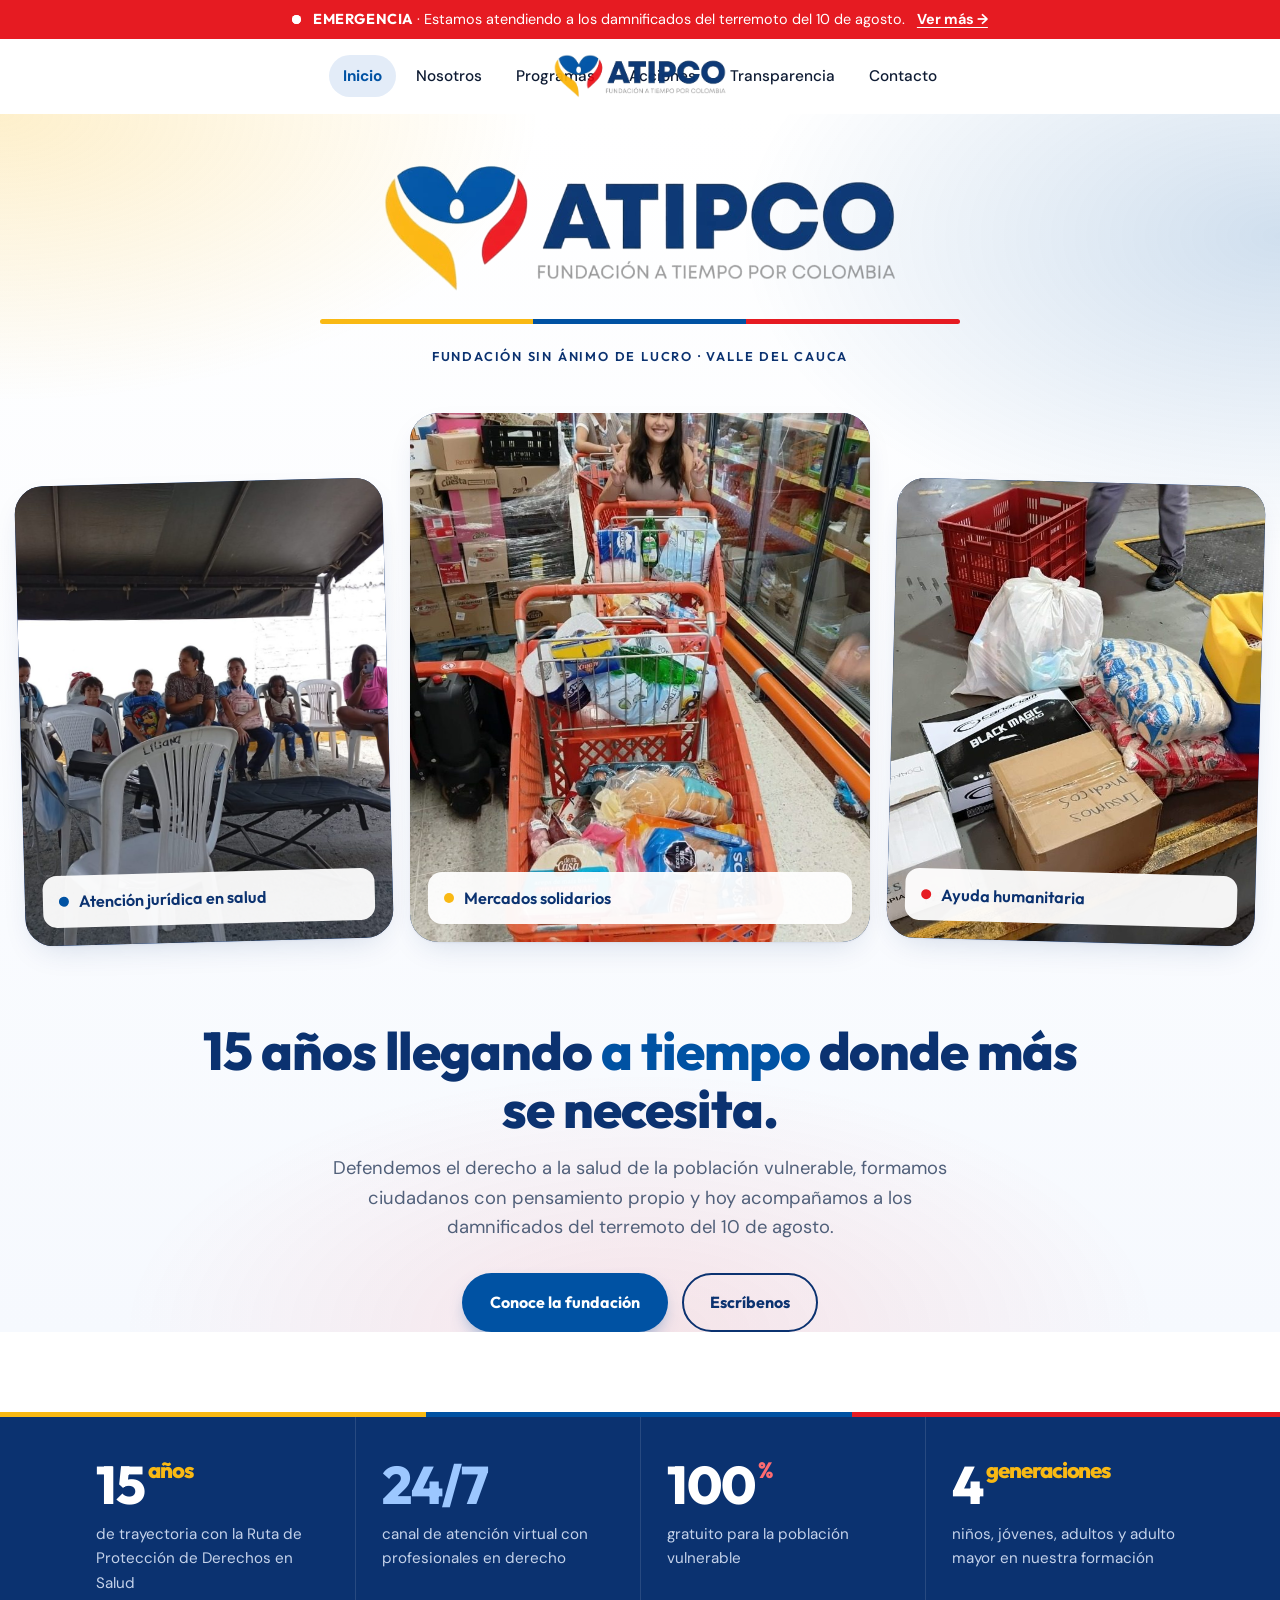
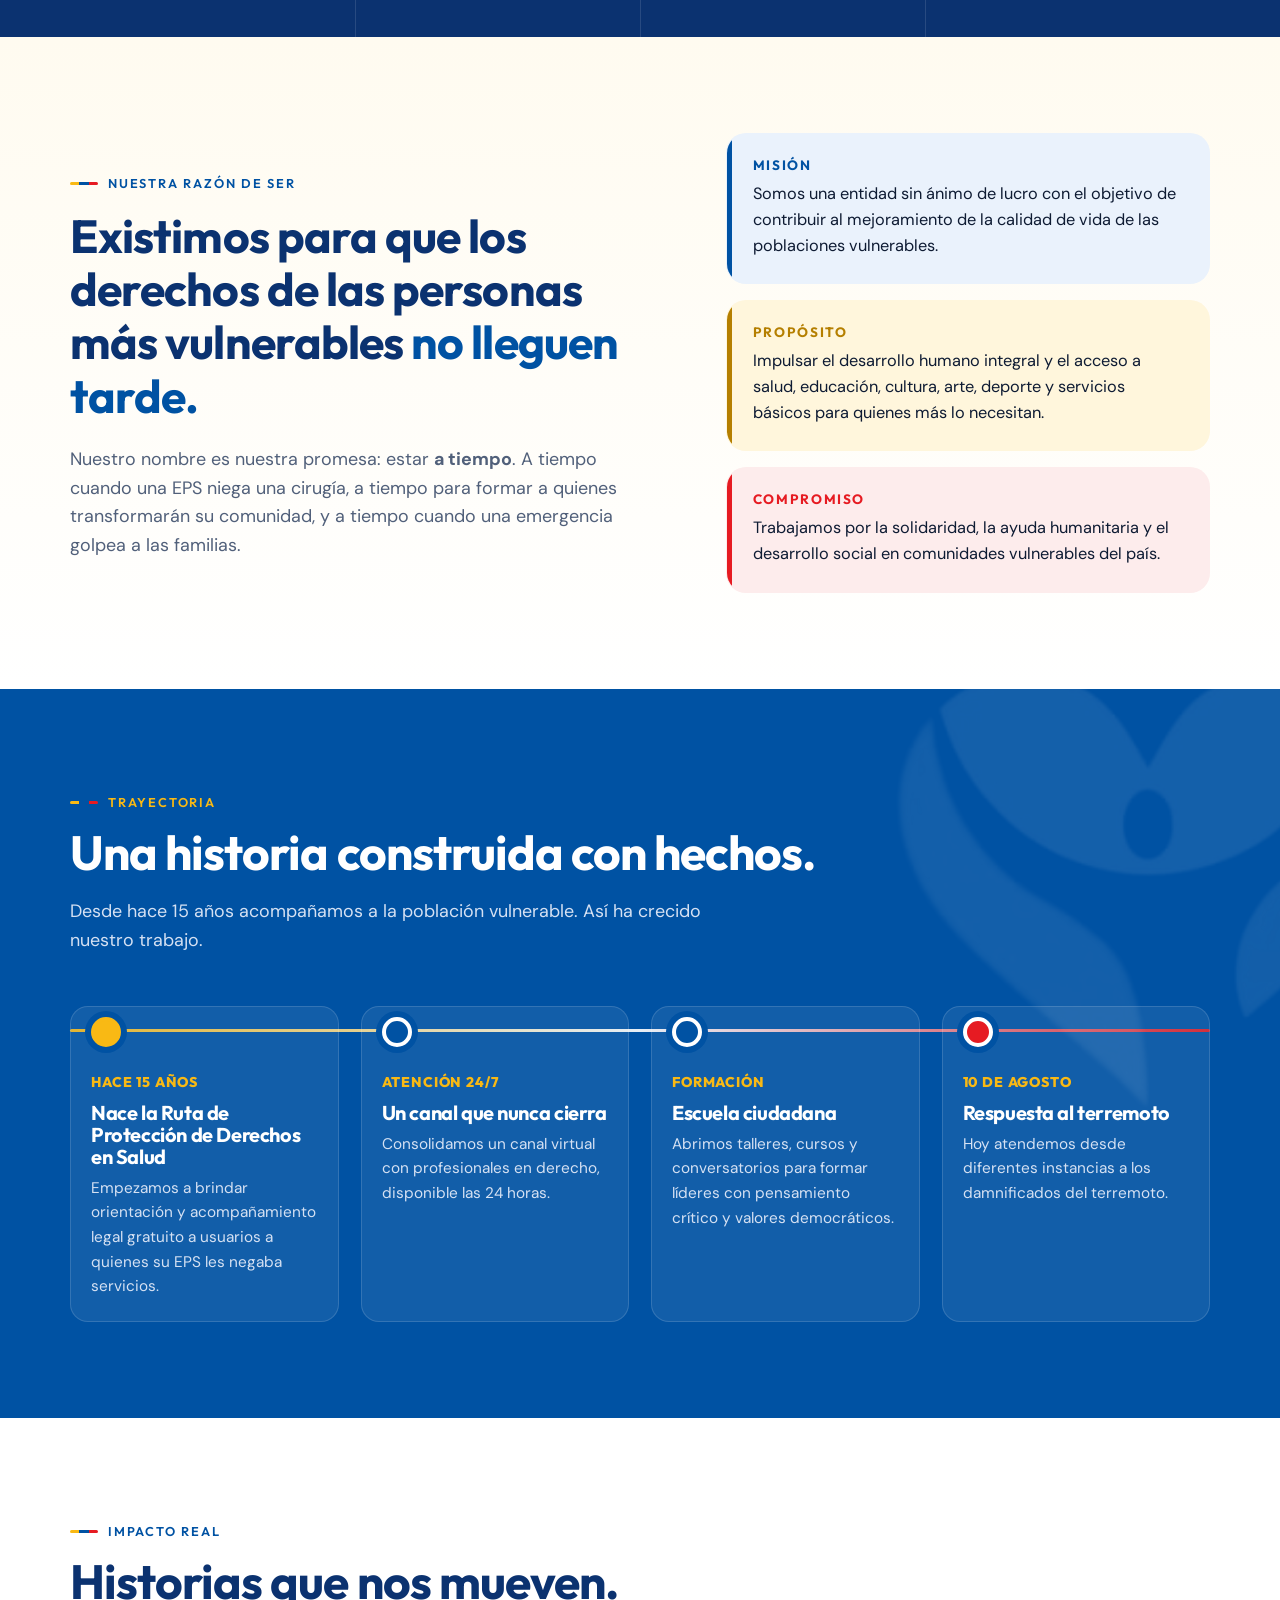
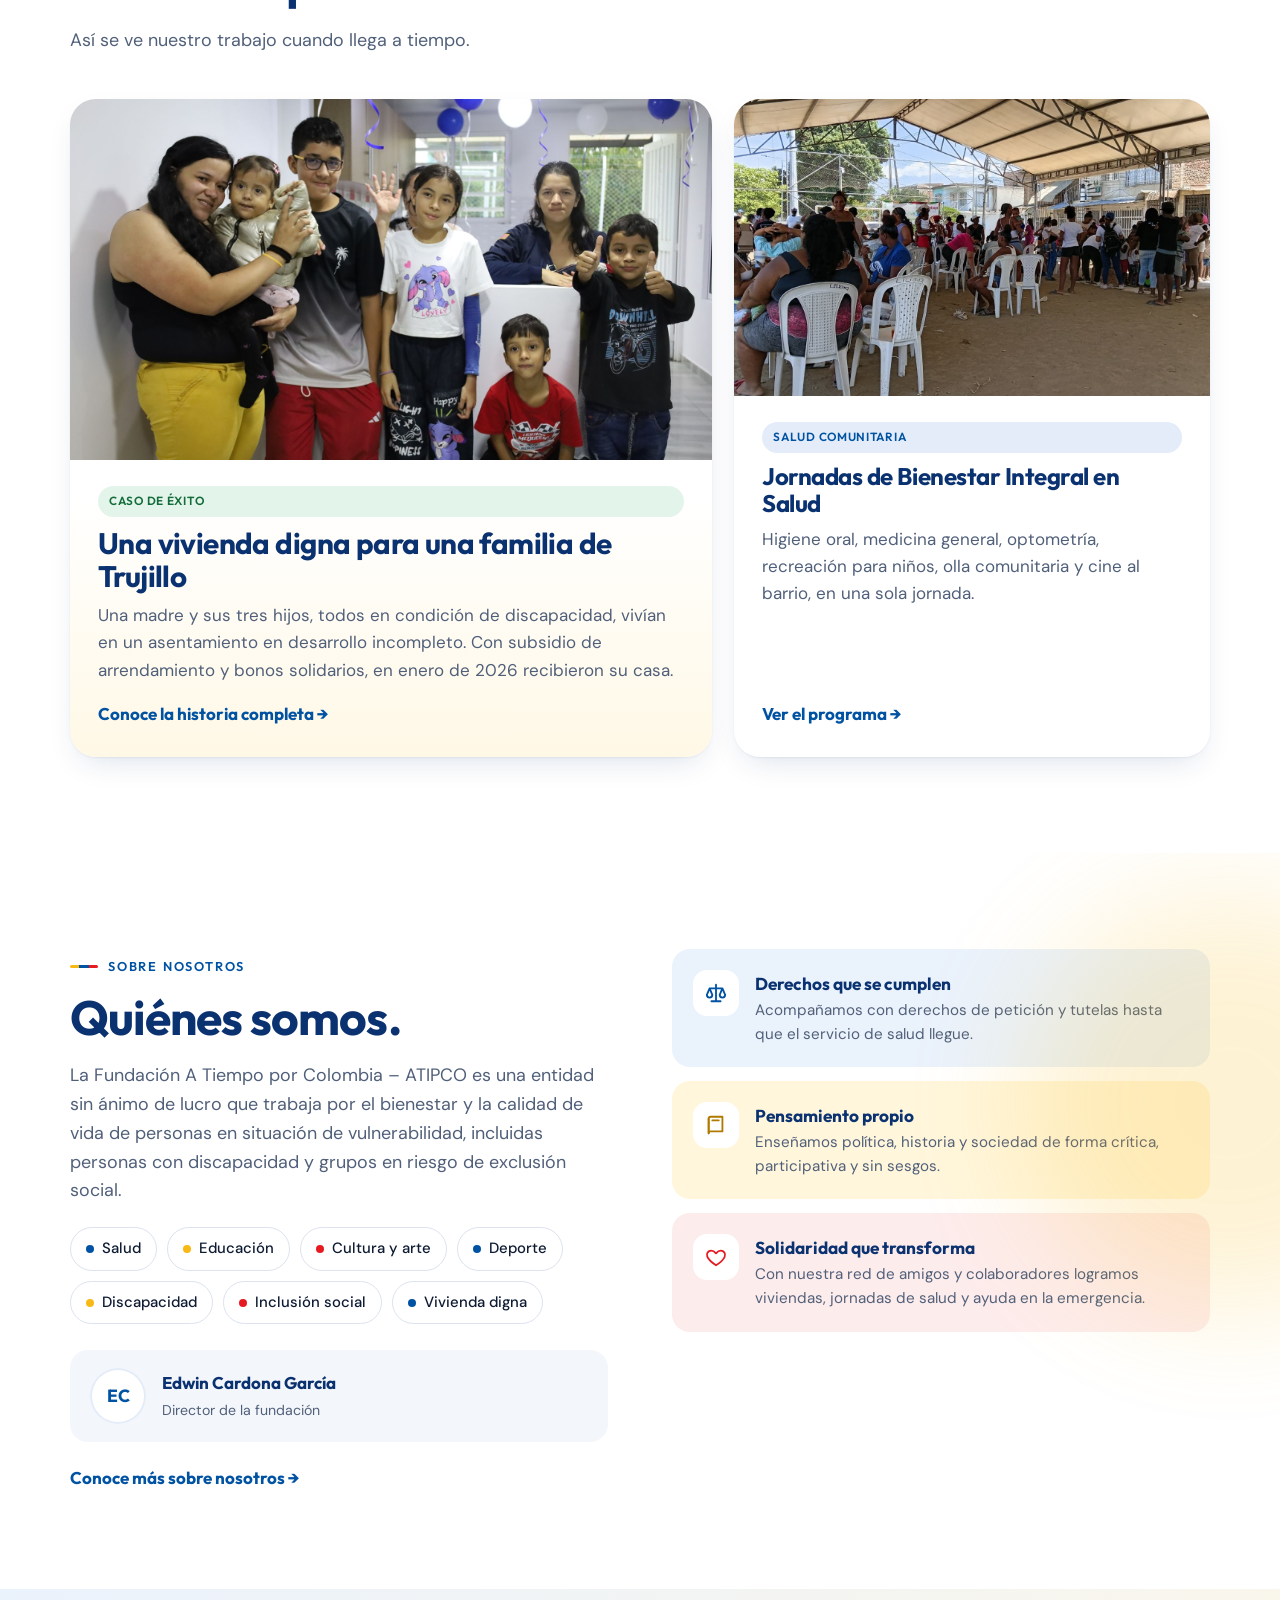
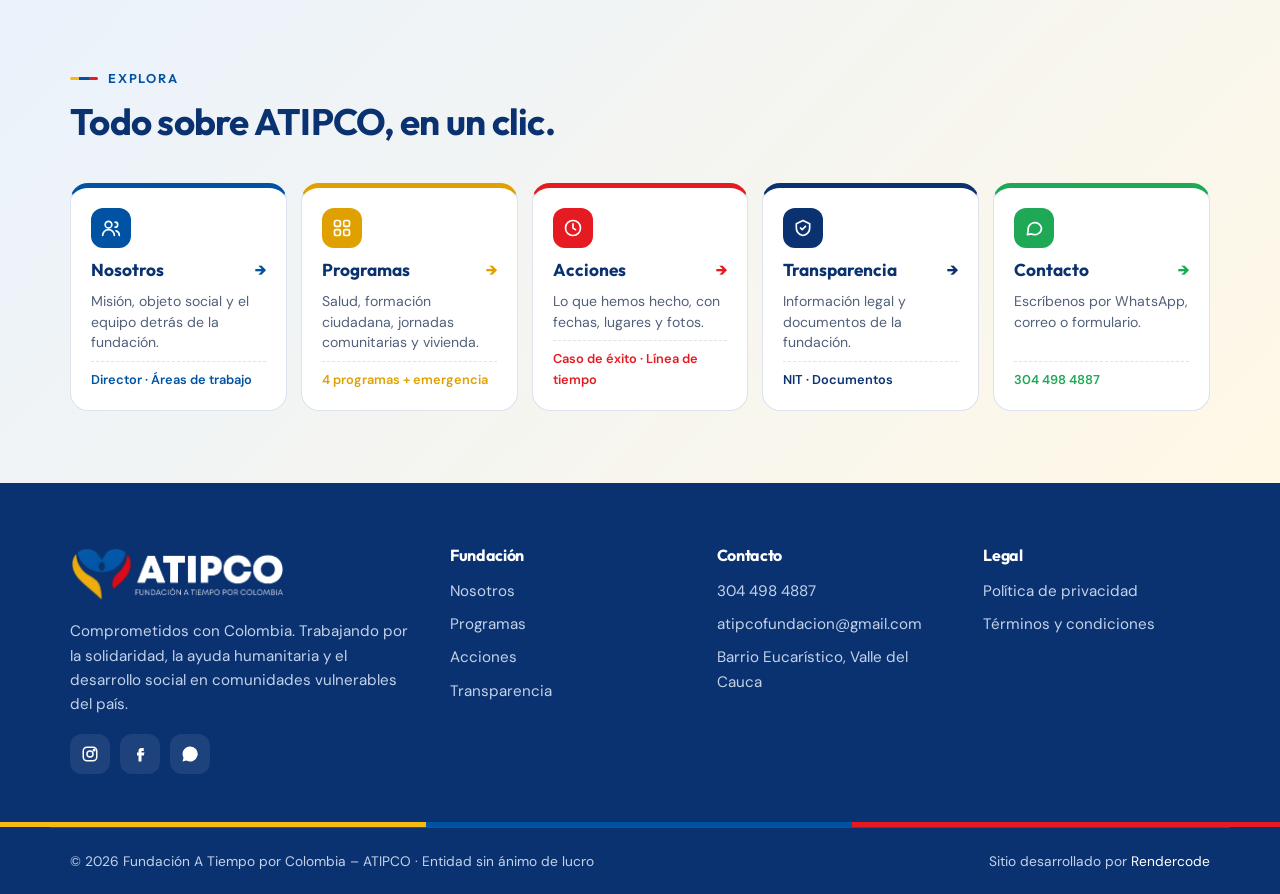
==== commit fcc11b0c: "Add files via upload" ====
--- a/index.html
+++ b/index.html
@@ -57,7 +57,7 @@
 <section class="stats" aria-label="Nuestra trayectoria en cifras" style="margin-top:80px">
   <div class="tricolor"></div>
   <div class="wrap stats-grid">
-    <div class="stat rv"><div class="num"><span data-count="15">15</span><sup>años</sup></div><p>de trayectoria con la ruta jurídica gratuita en salud</p></div>
+    <div class="stat rv"><div class="num"><span data-count="15">15</span><sup>años</sup></div><p>de trayectoria con la Ruta de Protección de Derechos en Salud</p></div>
     <div class="stat rv"><div class="num">24/7</div><p>canal de atención virtual con profesionales en derecho</p></div>
     <div class="stat rv"><div class="num"><span data-count="100">100</span><sup>%</sup></div><p>gratuito para la población vulnerable</p></div>
     <div class="stat rv"><div class="num"><span data-count="4">4</span><sup>generaciones</sup></div><p>niños, jóvenes, adultos y adulto mayor en nuestra formación</p></div>
@@ -89,7 +89,7 @@
       <p class="lead">Desde hace 15 años acompañamos a la población vulnerable. Así ha crecido nuestro trabajo.</p>
     </div>
     <div class="journey">
-      <div class="jstep rv" style="--c:#D99A00"><span class="jdot"></span><div class="when">Hace 15 años</div><h3>Nace la ruta jurídica en salud</h3><p>Empezamos a brindar orientación y acompañamiento legal gratuito a usuarios a quienes su EPS les negaba servicios.</p></div>
+      <div class="jstep rv" style="--c:#D99A00"><span class="jdot"></span><div class="when">Hace 15 años</div><h3>Nace la Ruta de Protección de Derechos en Salud</h3><p>Empezamos a brindar orientación y acompañamiento legal gratuito a usuarios a quienes su EPS les negaba servicios.</p></div>
       <div class="jstep rv"><span class="jdot"></span><div class="when">Atención 24/7</div><h3>Un canal que nunca cierra</h3><p>Consolidamos un canal virtual con profesionales en derecho, disponible las 24 horas.</p></div>
       <div class="jstep rv" style="--c:var(--navy)"><span class="jdot"></span><div class="when">Formación</div><h3>Escuela ciudadana</h3><p>Abrimos talleres, cursos y conversatorios para formar líderes con pensamiento crítico y valores democráticos.</p></div>
       <div class="jstep rv" style="--c:var(--red)"><span class="jdot"></span><div class="when">10 de agosto</div><h3>Respuesta al terremoto</h3><p>Hoy atendemos desde diferentes instancias a los damnificados del terremoto.</p></div>
--- a/styles.css
+++ b/styles.css
@@ -706,3 +706,13 @@
 .media-head h4{font-family:var(--font-d);color:var(--navy);font-size:1.25rem}
 .media-head .media-filter{margin:0}
 .photo.video video{background:#0E1B33}
+
+/* Línea oficial – Ruta de Protección de Derechos en Salud */
+.route-line{background:#EEF4FC;border:1px solid #D5E3F5;border-radius:18px;padding:18px 20px 20px;display:grid;gap:4px}
+.route-line-label{font-family:var(--font-d);font-size:.78rem;font-weight:700;letter-spacing:.08em;text-transform:uppercase;color:var(--blue)}
+.route-line-num{font-family:var(--font-d);font-weight:800;font-size:1.45rem;color:var(--navy);text-decoration:none;margin-bottom:12px}
+.route-line-num:hover{color:var(--blue)}
+.route-line .btn svg{width:20px;height:20px;flex:none}
+.btn-wa{background:#1FA855;color:#fff;box-shadow:0 8px 20px -10px rgba(31,168,85,.8)}
+.btn-wa:hover{background:#178A45;transform:translateY(-2px)}
+@media (max-width:520px){.route-line .btn{width:100%}}
